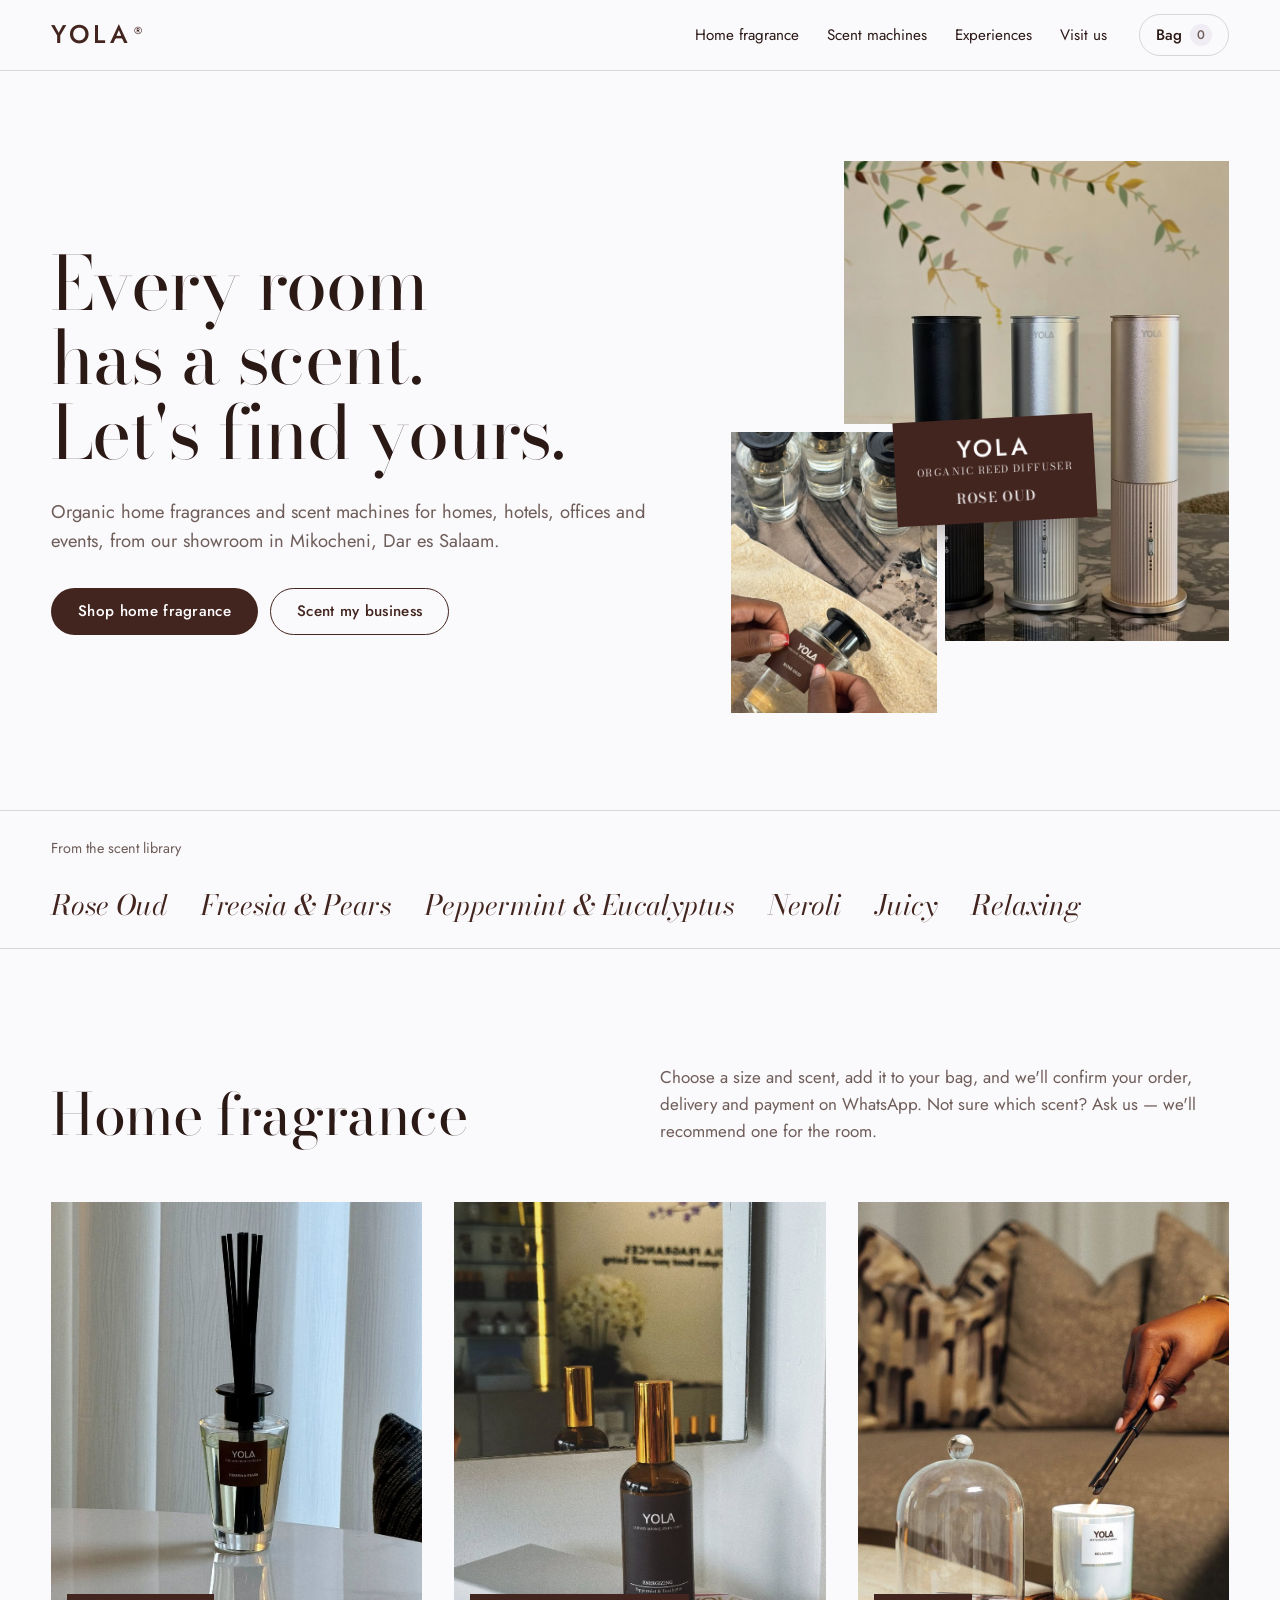
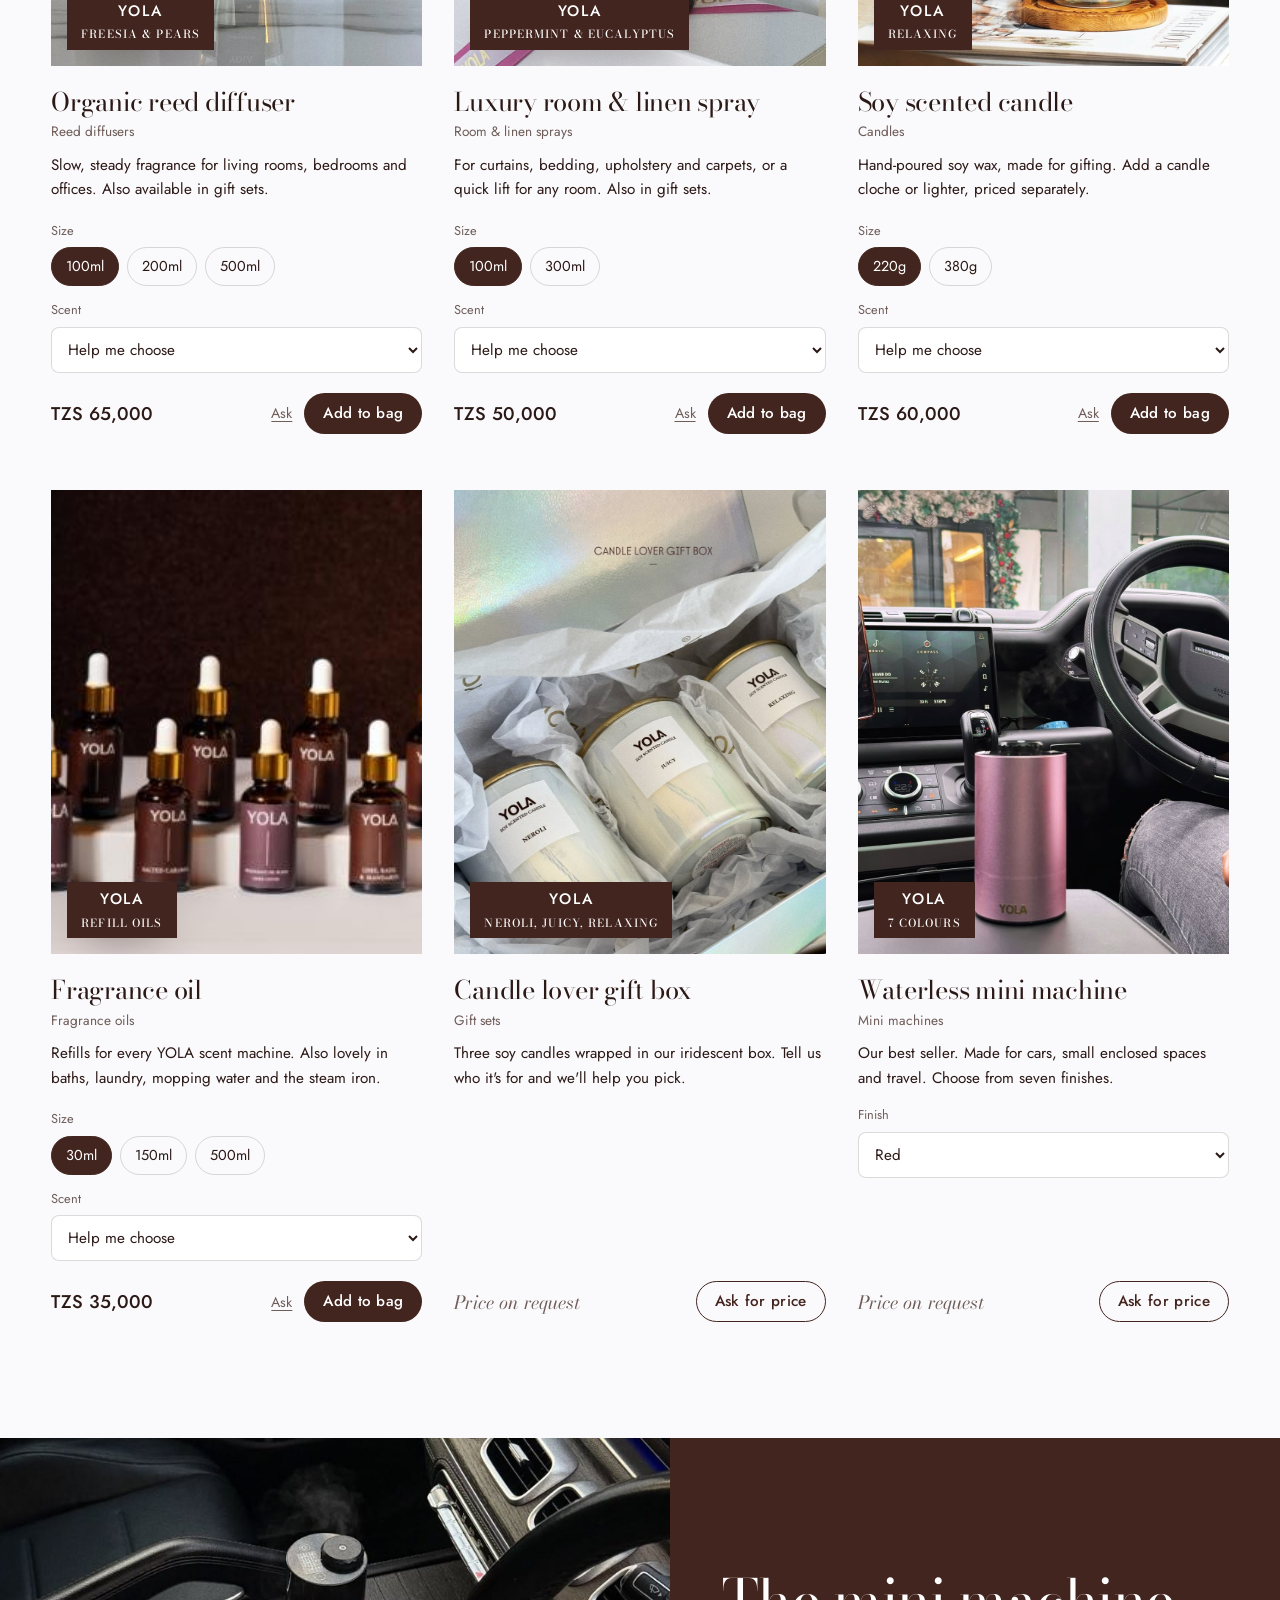
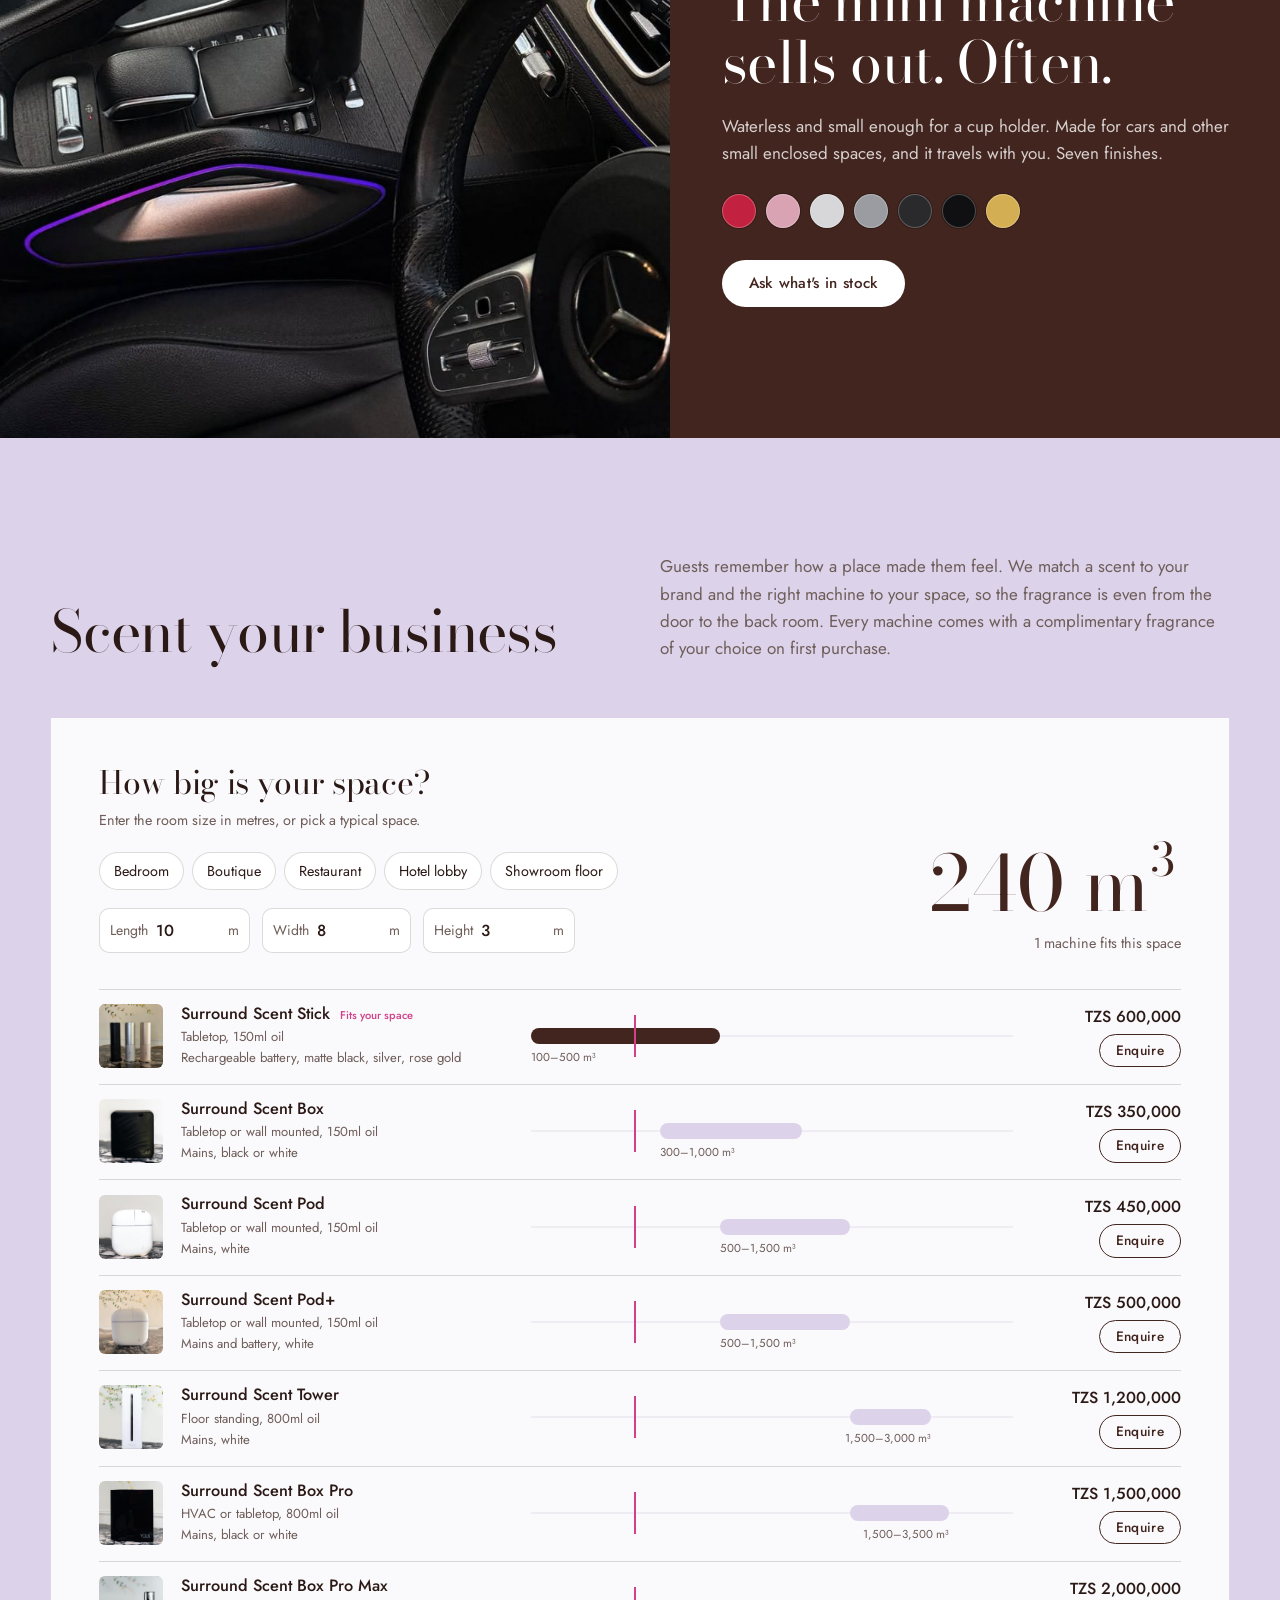
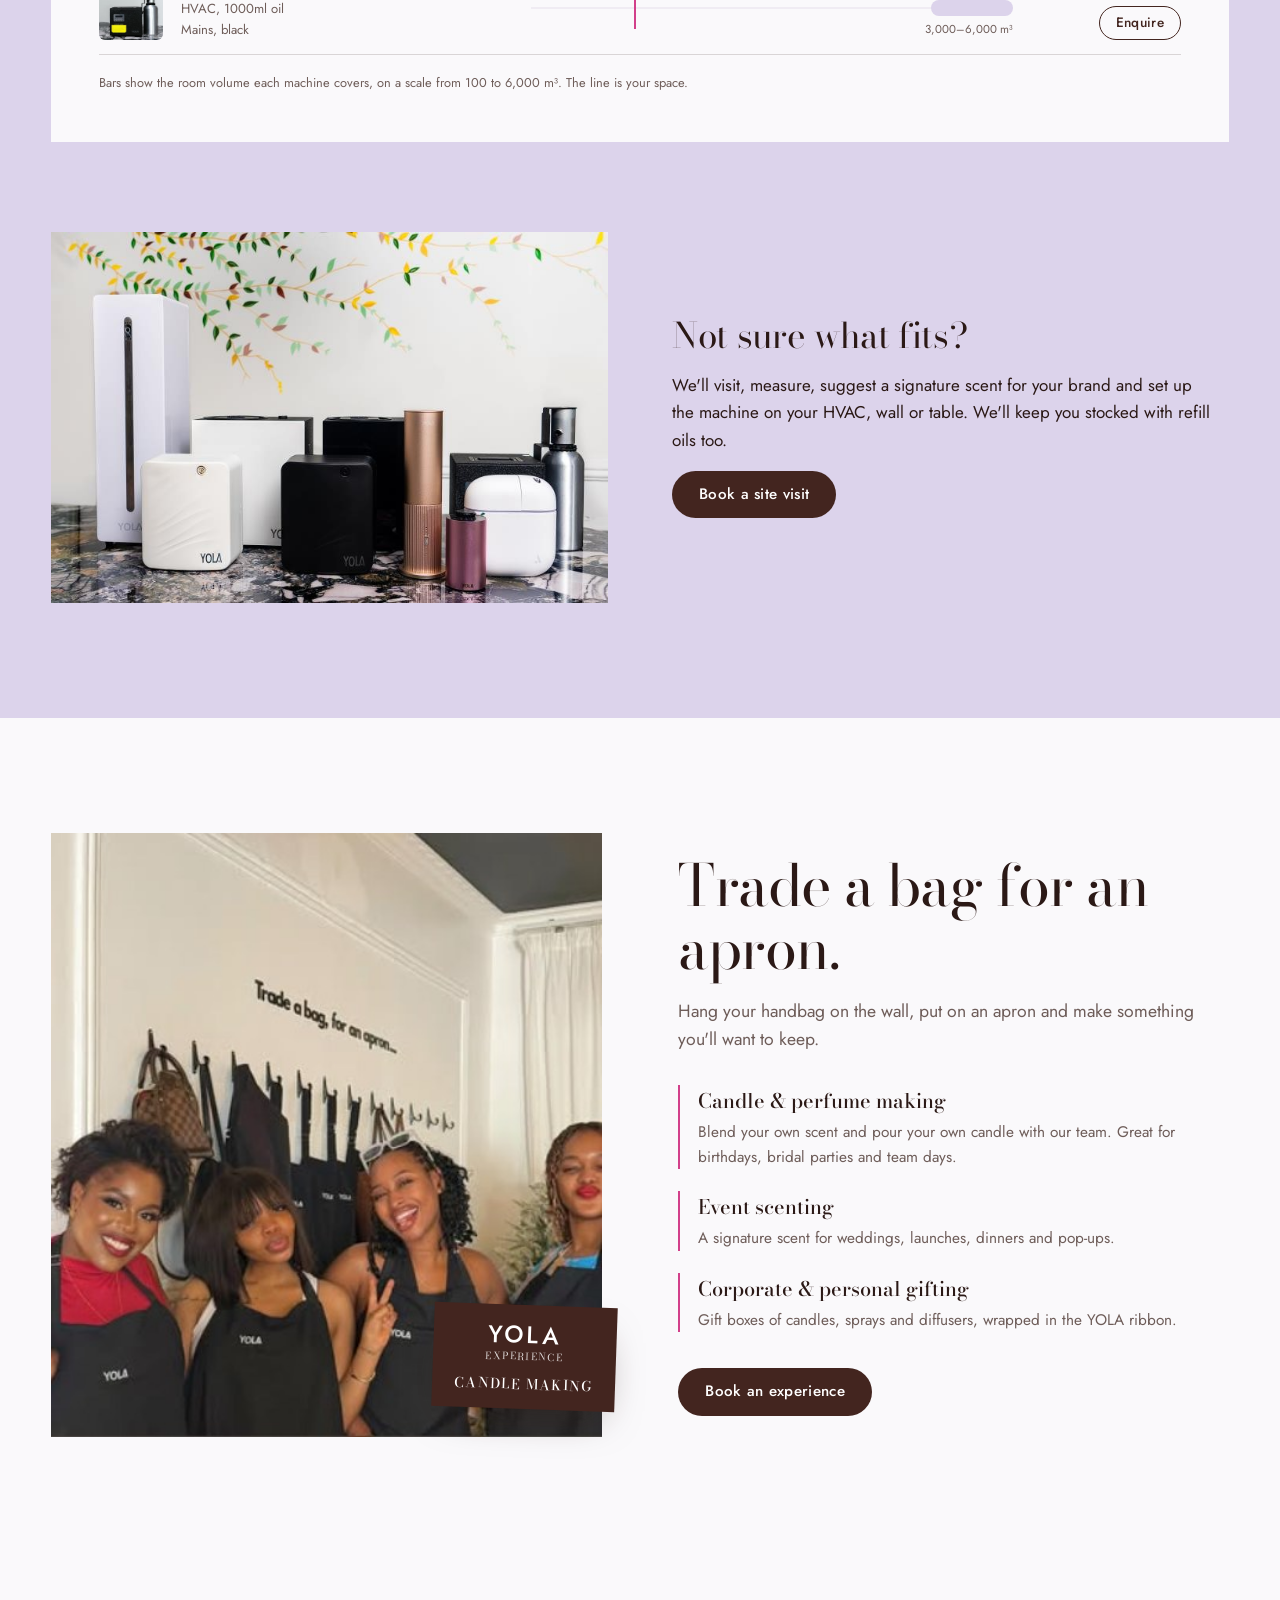
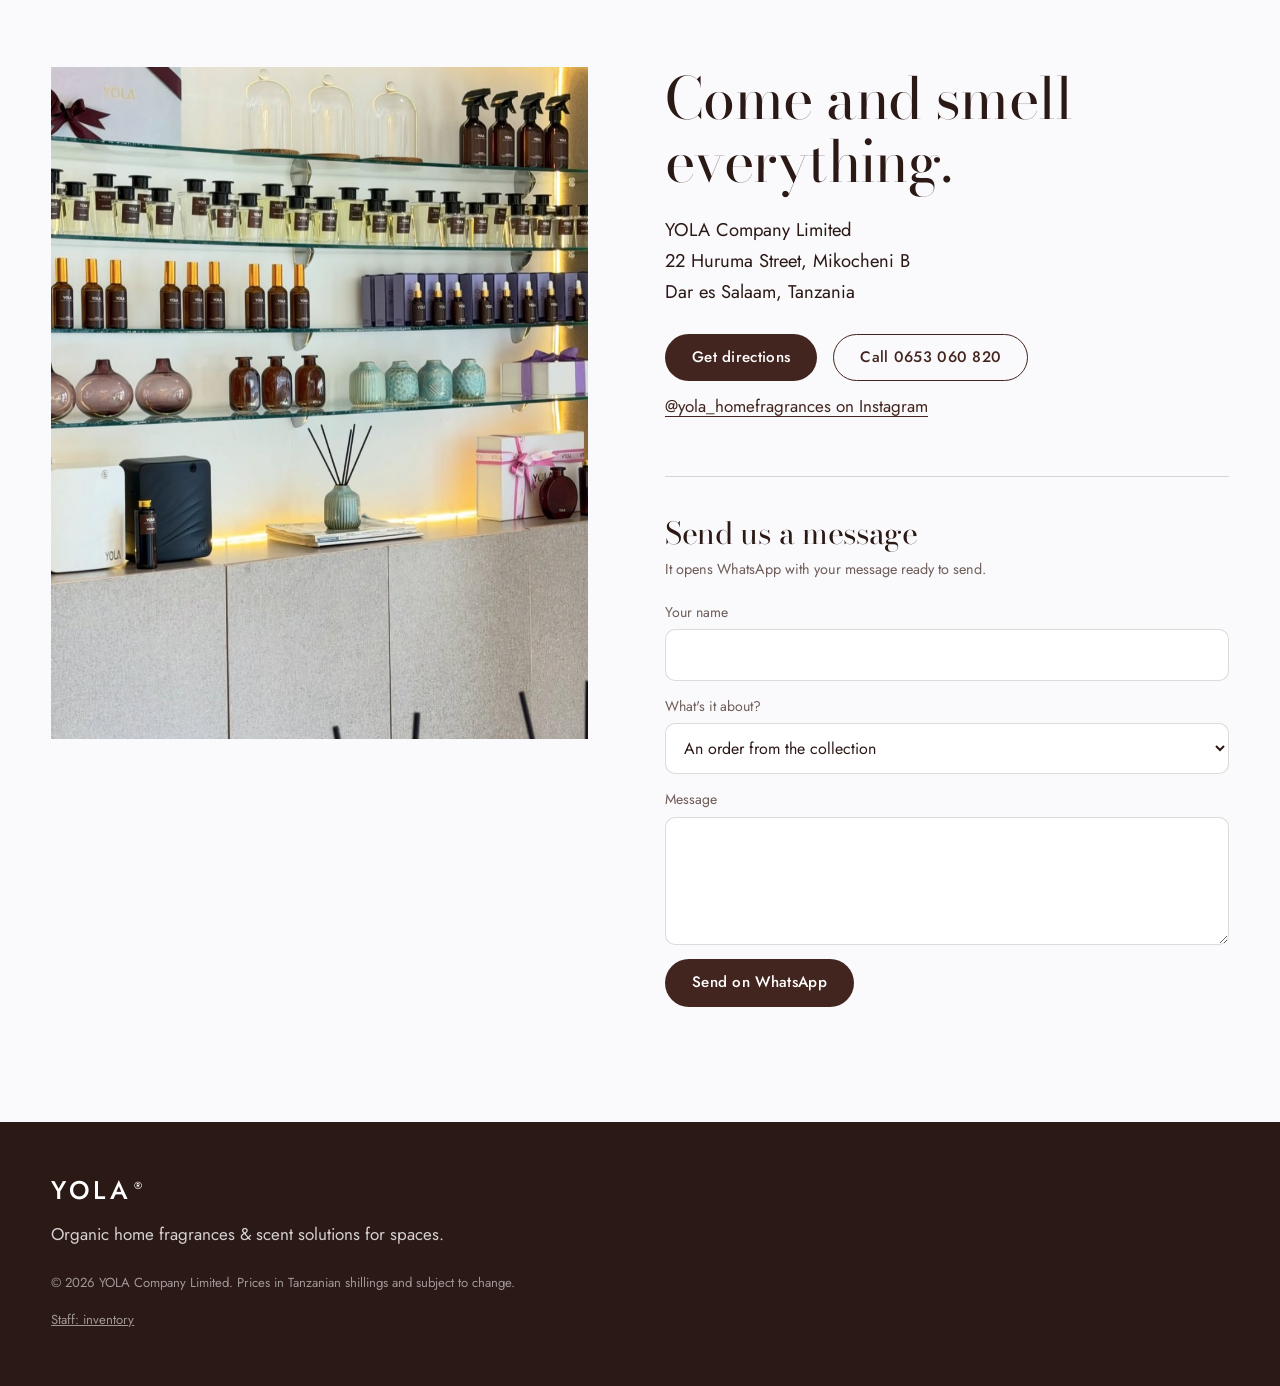
==== index.html @ ad2d6379 "YOLA website and inventory tool - Display-first website: home fragrance collection with sizes, scent" ====
<!doctype html>
<html lang="en">
<head>
  <meta charset="utf-8">
  <meta name="viewport" content="width=device-width, initial-scale=1">
  <title>YOLA Home Fragrances — Dar es Salaam</title>
  <meta name="description" content="Organic home fragrances, scent machines for businesses, candle and perfume making experiences and event scenting from YOLA in Mikocheni, Dar es Salaam.">
  <meta property="og:title" content="YOLA Home Fragrances">
  <meta property="og:description" content="Organic home fragrances and scent solutions for spaces, from our showroom in Mikocheni, Dar es Salaam.">
  <meta property="og:image" content="assets/img/showroom-shelves.jpg">
  <link rel="icon" href="data:image/svg+xml,%3Csvg xmlns='http://www.w3.org/2000/svg' viewBox='0 0 64 64'%3E%3Crect width='64' height='64' rx='10' fill='%2343251F'/%3E%3Ctext x='32' y='42' font-family='Futura,Arial' font-size='26' font-weight='600' fill='white' text-anchor='middle'%3EY%3C/text%3E%3C/svg%3E">
<link rel="preload" href="assets/fonts/bodoni-moda-latin-opsz-normal.woff2" as="font" type="font/woff2" crossorigin>
  <link rel="stylesheet" href="assets/css/fonts.css">
  <link rel="stylesheet" href="assets/css/site.css">
</head>
<body>
<a class="skip" href="#main">Skip to content</a>

<header class="nav" id="top">
  <a class="wordmark" href="#top" aria-label="YOLA home">YOLA<sup>®</sup></a>
  <nav class="nav-links" aria-label="Main">
    <a href="#collection">Home fragrance</a>
    <a href="#machines">Scent machines</a>
    <a href="#experiences">Experiences</a>
    <a href="#visit">Visit us</a>
  </nav>
  <button class="bag-btn" type="button" data-open-bag aria-label="Open your bag">
    Bag <span class="bag-count" data-bag-count>0</span>
  </button>
</header>

<main id="main">

  <!-- HERO -->
  <section class="hero" aria-labelledby="hero-title">
    <div class="hero-copy">
      <h1 id="hero-title">Every room has a scent. Let's find&nbsp;yours.</h1>
      <p class="lede">Organic home fragrances and scent machines for homes, hotels, offices and events, from our showroom in Mikocheni, Dar es Salaam.</p>
      <div class="hero-actions">
        <a class="btn btn-dark" href="#collection">Shop home fragrance</a>
        <a class="btn btn-line" href="#machines">Scent my business</a>
      </div>
    </div>
    <div class="hero-art" aria-hidden="true">
      <figure class="hero-main"><img src="assets/img/scent-stick-trio.jpg" alt=""></figure>
      <figure class="hero-side"><img src="assets/img/reed-rose-oud.jpg" alt=""></figure>
      <div class="label label-hero">
        <span class="label-brand">YOLA</span>
        <span class="label-kind">Organic reed diffuser</span>
        <span class="label-scent">Rose Oud</span>
      </div>
    </div>
  </section>

  <!-- SCENT LIBRARY -->
  <section class="scents" aria-label="Some of our scents">
    <p class="scents-intro">From the scent library</p>
    <ul class="scent-list" data-scent-list></ul>
  </section>

  <!-- COLLECTION -->
  <section class="section collection" id="collection" aria-labelledby="col-title">
    <div class="section-head">
      <h2 id="col-title">Home fragrance</h2>
      <p>Choose a size and scent, add it to your bag, and we'll confirm your order, delivery and payment on WhatsApp. Not sure which scent? Ask us — we'll recommend one for the room.</p>
    </div>
    <div class="product-grid" data-products></div>
  </section>

  <!-- MINI MACHINE BAND -->
  <section class="band" aria-labelledby="mini-title">
    <figure class="band-img"><img src="assets/img/car-mini-mercedes.jpg" alt="A black YOLA mini scent machine misting in a car's centre console" loading="lazy"></figure>
    <div class="band-copy">
      <h2 id="mini-title">The mini machine sells out. Often.</h2>
      <p>Waterless and small enough for a cup holder. Made for cars and other small enclosed spaces, and it travels with you. Seven finishes.</p>
      <ul class="swatches" aria-label="Available finishes">
        <li style="--sw:#C2223F">Red</li><li style="--sw:#D9A3B4">Rose pink</li><li style="--sw:#D7D7D9">Silver</li>
        <li style="--sw:#9A9CA1">Graphite</li><li style="--sw:#2A2A2C">Matte black</li><li style="--sw:#101012">Gloss black</li><li style="--sw:#D4AE52">Gold</li>
      </ul>
      <button class="btn btn-light" type="button" data-ask="Hello YOLA, I'd like to order a waterless mini machine. Which finishes are in stock?">Ask what's in stock</button>
    </div>
  </section>

  <!-- MACHINES -->
  <section class="section machines" id="machines" aria-labelledby="mach-title">
    <div class="section-head">
      <h2 id="mach-title">Scent your business</h2>
      <p>Guests remember how a place made them feel. We match a scent to your brand and the right machine to your space, so the fragrance is even from the door to the back room. Every machine comes with a complimentary fragrance of your choice on first purchase.</p>
    </div>

    <div class="finder" aria-labelledby="finder-title">
      <div class="finder-form">
        <h3 id="finder-title">How big is your space?</h3>
        <p class="hint">Enter the room size in metres, or pick a typical space.</p>
        <div class="presets" role="group" aria-label="Typical spaces">
          <button type="button" data-preset="4,4,3">Bedroom</button>
          <button type="button" data-preset="10,8,3">Boutique</button>
          <button type="button" data-preset="15,12,3.2">Restaurant</button>
          <button type="button" data-preset="25,20,4.5">Hotel lobby</button>
          <button type="button" data-preset="40,30,5">Showroom floor</button>
        </div>
        <div class="dims">
          <label>Length<input type="number" min="1" step="0.5" value="10" data-dim="l" inputmode="decimal"><span>m</span></label>
          <label>Width<input type="number" min="1" step="0.5" value="8" data-dim="w" inputmode="decimal"><span>m</span></label>
          <label>Height<input type="number" min="2" step="0.1" value="3" data-dim="h" inputmode="decimal"><span>m</span></label>
        </div>
        <p class="volume" aria-live="polite"><span data-volume>240</span> m³ <small data-match-text></small></p>
      </div>

      <div class="coverage" role="list" data-machines aria-label="Scent machines by coverage"></div>
      <p class="axis-note">Bars show the room volume each machine covers, on a scale from 100 to 6,000 m³. The line is your space.</p>
    </div>

    <div class="b2b">
      <figure><img src="assets/img/machines-lineup.jpg" alt="The YOLA scent machine range on a marble table" loading="lazy"></figure>
      <div>
        <h3>Not sure what fits?</h3>
        <p>We'll visit, measure, suggest a signature scent for your brand and set up the machine on your HVAC, wall or table. We'll keep you stocked with refill oils too.</p>
        <button class="btn btn-dark" type="button" data-ask="Hello YOLA, I'd like to book a site visit for scent marketing at my business.">Book a site visit</button>
      </div>
    </div>
  </section>

  <!-- EXPERIENCES -->
  <section class="section experiences" id="experiences" aria-labelledby="exp-title">
    <div class="exp-media">
      <figure class="exp-team"><img src="assets/img/team.jpg" alt="Four guests in YOLA aprons smiling at a candle making session" loading="lazy">
        <figcaption class="label" aria-hidden="true"><span class="label-brand">YOLA</span><span class="label-kind">Experience</span><span class="label-scent">Candle making</span></figcaption>
      </figure>
    </div>
    <div class="exp-copy">
      <h2 id="exp-title">Trade a bag for an apron.</h2>
      <p>Hang your handbag on the wall, put on an apron and make something you'll want to keep.</p>
      <dl class="exp-list">
        <div>
          <dt>Candle &amp; perfume making</dt>
          <dd>Blend your own scent and pour your own candle with our team. Great for birthdays, bridal parties and team days.</dd>
        </div>
        <div>
          <dt>Event scenting</dt>
          <dd>A signature scent for weddings, launches, dinners and pop-ups.</dd>
        </div>
        <div>
          <dt>Corporate &amp; personal gifting</dt>
          <dd>Gift boxes of candles, sprays and diffusers, wrapped in the YOLA ribbon.</dd>
        </div>
      </dl>
      <button class="btn btn-light" type="button" data-ask="Hello YOLA, I'd like to book a candle & perfume making experience.">Book an experience</button>
    </div>
  </section>

  <!-- VISIT + CONTACT -->
  <section class="section visit" id="visit" aria-labelledby="visit-title">
    <figure class="visit-img"><img src="assets/img/showroom-shelves.jpg" alt="Shelves of YOLA diffusers, sprays, oils and gift boxes in the Mikocheni showroom" loading="lazy"></figure>
    <div class="visit-copy">
      <h2 id="visit-title">Come and smell everything.</h2>
      <address>
        YOLA Company Limited<br>
        22 Huruma Street, Mikocheni B<br>
        Dar es Salaam, Tanzania
      </address>
      <div class="visit-actions">
        <a class="btn btn-dark" data-map href="#" target="_blank" rel="noopener">Get directions</a>
        <a class="btn btn-line" data-tel href="#">Call 0653 060 820</a>
        <a class="link" data-ig href="#" target="_blank" rel="noopener">@yola_homefragrances on Instagram</a>
      </div>

      <form class="contact" data-contact novalidate>
        <h3>Send us a message</h3>
        <p class="hint">It opens WhatsApp with your message ready to send.</p>
        <label>Your name<input name="name" autocomplete="name" required></label>
        <label>What's it about?
          <select name="topic">
            <option>An order from the collection</option>
            <option>Scent machines for my business</option>
            <option>Candle &amp; perfume making experience</option>
            <option>Event scenting</option>
            <option>Gift boxes</option>
            <option>Something else</option>
          </select>
        </label>
        <label>Message<textarea name="message" rows="4" required></textarea></label>
        <p class="form-error" data-form-error role="alert" hidden></p>
        <button class="btn btn-dark" type="submit">Send on WhatsApp</button>
      </form>
    </div>
  </section>
</main>

<footer class="footer">
  <span class="wordmark">YOLA<sup>®</sup></span>
  <p>Organic home fragrances &amp; scent solutions for spaces.</p>
  <p class="small">© <span data-year>2026</span> YOLA Company Limited. Prices in Tanzanian shillings and subject to change.</p>
  <a class="small staff" href="inventory/">Staff: inventory</a>
</footer>

<!-- BAG DRAWER -->
<div class="scrim" data-scrim hidden></div>
<aside class="bag" data-bag aria-labelledby="bag-title" aria-hidden="true" tabindex="-1">
  <div class="bag-head">
    <h2 id="bag-title">Your bag</h2>
    <button class="icon-btn" type="button" data-close-bag aria-label="Close bag">✕</button>
  </div>
  <div class="bag-items" data-bag-items></div>
  <div class="bag-foot" data-bag-foot>
    <p class="bag-total"><span>Total</span><strong data-bag-total>TZS 0</strong></p>
    <label>Your name<input data-order-name autocomplete="name"></label>
    <label>Delivery area or pickup<input data-order-area placeholder="e.g. Masaki, or pick up at the showroom"></label>
    <button class="btn btn-dark btn-wide" type="button" data-checkout>Send order on WhatsApp</button>
    <p class="hint">We'll confirm stock, delivery and how to pay in the chat.</p>
  </div>
</aside>

<div class="toast" data-toast role="status" aria-live="polite"></div>

<script src="assets/js/catalog.js"></script>
<script src="assets/js/site.js"></script>
</body>
</html>
---- assets/css/fonts.css ----
/* Self-hosted variable fonts (SIL Open Font License) */
@font-face { font-family: "Bodoni Moda"; font-style: normal; font-weight: 400 900; font-display: swap;
  src: url("../fonts/bodoni-moda-latin-opsz-normal.woff2") format("woff2"); }
@font-face { font-family: "Bodoni Moda"; font-style: italic; font-weight: 400 900; font-display: swap;
  src: url("../fonts/bodoni-moda-latin-opsz-italic.woff2") format("woff2"); }
@font-face { font-family: "Jost"; font-style: normal; font-weight: 100 900; font-display: swap;
  src: url("../fonts/jost-latin-wght-normal.woff2") format("woff2"); }
---- assets/css/site.css ----
/* YOLA — website styles
   Palette drawn from the products: cocoa bottle labels, gold caps, the pink YOLA ribbon,
   lilac gift boxes and the white, lit showroom. */
:root {
  --paper: #FAF9FB;      /* gallery white with a lilac cast */
  --mist: #F0ECF3;       /* soft panel */
  --ink: #2B1916;        /* cocoa ink for text */
  --cocoa: #43251F;      /* the bottle label */
  --cocoa-2: #5A3329;
  --lilac: #DCD3EB;      /* gift boxes, painted wall flowers */
  --lilac-deep: #7B6AA3;
  --ribbon: #D2408A;     /* the YOLA ribbon */
  --gold: #A9884A;       /* bottle caps */
  --line: rgba(43, 25, 22, .16);
  --muted: #6E5D59;

  --display: "Bodoni Moda", "Didot", "Bodoni 72", Georgia, serif;
  --sans: "Jost", "Futura", "Century Gothic", system-ui, sans-serif;

  --gutter: clamp(16px, 4vw, 56px);
  --max: 1280px;
}

* { box-sizing: border-box; }
html { scroll-behavior: smooth; }
@media (prefers-reduced-motion: reduce) { html { scroll-behavior: auto; } }
body {
  margin: 0; background: var(--paper); color: var(--ink);
  font-family: var(--sans); font-size: 17px; line-height: 1.6; font-weight: 400;
  -webkit-font-smoothing: antialiased; overflow-x: hidden;
}
img { display: block; max-width: 100%; }
figure { margin: 0; }
a { color: inherit; }
h1, h2, h3 { font-family: var(--display); font-weight: 400; line-height: 1.08; margin: 0; letter-spacing: -.01em; }
h2 { font-size: clamp(2.1rem, 4.6vw, 3.6rem); }
h3 { font-size: 1.55rem; }
p { margin: 0 0 1em; }
:focus-visible { outline: 2px solid var(--ribbon); outline-offset: 3px; }
.skip { position: absolute; left: -999px; top: 8px; background: var(--ink); color: #fff; padding: 8px 14px; z-index: 100; }
.skip:focus { left: 8px; }

/* ---------- buttons ---------- */
.btn {
  display: inline-flex; align-items: center; justify-content: center; gap: .5em;
  font: 500 .95rem/1 var(--sans); letter-spacing: .02em; text-decoration: none;
  padding: 15px 26px; border-radius: 999px; border: 1px solid transparent; cursor: pointer;
  transition: background-color .2s, color .2s, border-color .2s;
}
.btn-dark { background: var(--cocoa); color: #fff; }
.btn-dark:hover { background: var(--ink); }
.btn-line { border-color: var(--cocoa); color: var(--cocoa); background: transparent; }
.btn-line:hover { background: var(--cocoa); color: #fff; }
.btn-light { background: #fff; color: var(--cocoa); }
.btn-light:hover { background: var(--lilac); }
.btn-wide { width: 100%; }
.btn[disabled] { opacity: .45; cursor: not-allowed; }
.link { color: var(--cocoa); text-underline-offset: 4px; }
.hint { color: var(--muted); font-size: .9rem; }

/* ---------- nav ---------- */
.nav {
  position: sticky; top: 0; z-index: 30;
  display: flex; align-items: center; gap: 32px;
  padding: 14px var(--gutter);
  background: rgba(250, 249, 251, .88); backdrop-filter: blur(10px);
  border-bottom: 1px solid var(--line);
}
.wordmark { font: 500 1.6rem/1 var(--sans); letter-spacing: .14em; text-decoration: none; color: var(--cocoa); }
.wordmark sup { font-size: .4em; letter-spacing: 0; vertical-align: super; margin-left: 2px; }
.nav-links { display: flex; gap: 28px; margin-left: auto; }
.nav-links a { text-decoration: none; font-size: .95rem; color: var(--ink); }
.nav-links a:hover { color: var(--ribbon); }
.bag-btn {
  font: 500 .95rem var(--sans); background: none; border: 1px solid var(--line); border-radius: 999px;
  padding: 9px 16px; cursor: pointer; color: var(--ink); display: inline-flex; gap: 8px; align-items: center;
}
.bag-count {
  min-width: 22px; height: 22px; border-radius: 11px; background: var(--ribbon); color: #fff;
  font-size: .78rem; display: inline-grid; place-items: center; padding: 0 6px;
}
.bag-count[data-empty="true"] { background: var(--mist); color: var(--muted); }

/* ---------- the label motif ---------- */
.label {
  background: var(--cocoa); color: #fff; display: inline-flex; flex-direction: column; align-items: center;
  text-align: center; padding: 18px 22px 16px; gap: 4px; box-shadow: 0 18px 40px -18px rgba(43,25,22,.55);
}
.label-brand { font: 500 1.5rem/1 var(--sans); letter-spacing: .12em; }
.label-kind { font: 400 .62rem/1.2 var(--display); letter-spacing: .14em; text-transform: uppercase; opacity: .82; }
.label-scent { font: 500 .86rem/1.2 var(--display); letter-spacing: .1em; text-transform: uppercase; margin-top: 10px; }

/* ---------- hero ---------- */
.hero {
  max-width: var(--max); margin: 0 auto; padding: clamp(40px, 7vw, 96px) var(--gutter) clamp(48px, 7vw, 96px);
  display: grid; grid-template-columns: 1.2fr 1fr; gap: clamp(32px, 5vw, 72px); align-items: center;
}
.hero h1 { font-size: clamp(2.7rem, 5.8vw, 5.2rem); line-height: 1.0; letter-spacing: -.015em; text-wrap: balance; }
.lede { font-size: 1.15rem; max-width: 34em; margin-top: 28px; color: var(--muted); }
.hero-actions { display: flex; flex-wrap: wrap; gap: 12px; margin-top: 32px; }
.hero-art { position: relative; min-height: 560px; }
.hero-main { position: absolute; right: 0; top: 0; width: 76%; aspect-ratio: 4/5; overflow: hidden; }
.hero-side { position: absolute; left: 0; bottom: 0; width: 44%; aspect-ratio: 3/4; overflow: hidden; border: 8px solid var(--paper); }
.hero-main img, .hero-side img { width: 100%; height: 100%; object-fit: cover; }
.label-hero { position: absolute; left: 34%; top: 46%; transform: rotate(-3deg); }

/* one orchestrated load moment */
@media (prefers-reduced-motion: no-preference) {
  .hero-main { animation: rise 1s cubic-bezier(.2,.7,.2,1) both; }
  .hero-side { animation: rise 1s .18s cubic-bezier(.2,.7,.2,1) both; }
  .label-hero { animation: tag 1s .45s cubic-bezier(.2,.7,.2,1) both; }
  @keyframes rise { from { opacity: 0; transform: translateY(24px); } }
  @keyframes tag { from { opacity: 0; transform: rotate(-9deg) translateY(16px); } }
}

/* ---------- scent library strip ---------- */
.scents {
  border-top: 1px solid var(--line); border-bottom: 1px solid var(--line);
  padding: 26px var(--gutter); display: flex; align-items: baseline; gap: 28px; flex-wrap: wrap;
  max-width: none;
}
.scents-intro { margin: 0; font-size: .9rem; color: var(--muted); white-space: nowrap; }
.scent-list { list-style: none; margin: 0; padding: 0; display: flex; flex-wrap: wrap; gap: 6px 34px; }
.scent-list li { font: italic 400 clamp(1.25rem, 2.2vw, 1.75rem)/1.2 var(--display); color: var(--cocoa); }

/* ---------- sections ---------- */
.section { max-width: var(--max); margin: 0 auto; padding: clamp(64px, 9vw, 128px) var(--gutter); }
.section-head { display: grid; grid-template-columns: 1fr 1fr; gap: 40px; align-items: end; margin-bottom: 56px; }
.section-head p { color: var(--muted); max-width: 36em; margin: 0; }

/* ---------- product grid ---------- */
.product-grid { display: grid; grid-template-columns: repeat(3, 1fr); gap: 56px 32px; }
.product { display: flex; flex-direction: column; }
.product-img { position: relative; aspect-ratio: 4/5; overflow: hidden; background: var(--mist); }
.product-img img { width: 100%; height: 100%; object-fit: cover; transition: transform .8s ease; }
.product:hover .product-img img { transform: scale(1.03); }
.product-img .label { position: absolute; left: 16px; bottom: 16px; padding: 10px 14px 9px; }
.product-img .label-brand { font-size: .95rem; }
.product-img .label-scent { margin-top: 4px; font-size: .7rem; }
.product h3 { margin-top: 22px; font-size: 1.6rem; }
.product .cat { color: var(--muted); font-size: .85rem; margin: 6px 0 10px; }
.product .blurb { font-size: .95rem; color: var(--ink); }
.sizes { display: flex; flex-wrap: wrap; gap: 8px; margin: 4px 0 14px; border: 0; padding: 0; }
.sizes legend, .field-label { font-size: .8rem; color: var(--muted); margin-bottom: 6px; padding: 0; }
.chip input { position: absolute; opacity: 0; pointer-events: none; }
.chip span {
  display: inline-block; padding: 7px 14px; border: 1px solid var(--line); border-radius: 999px; font-size: .9rem; cursor: pointer;
}
.chip input:checked + span { background: var(--cocoa); color: #fff; border-color: var(--cocoa); }
.chip input:focus-visible + span { outline: 2px solid var(--ribbon); outline-offset: 2px; }
.select {
  width: 100%; font: inherit; font-size: .95rem; padding: 10px 12px; border: 1px solid var(--line);
  background: #fff; border-radius: 8px; color: var(--ink); margin-bottom: 14px;
}
.buy { margin-top: auto; display: flex; align-items: center; justify-content: space-between; gap: 12px; padding-top: 6px; }
.price { font: 500 1.15rem var(--sans); }
.price.ask { font-family: var(--display); font-style: italic; font-weight: 400; color: var(--muted); }
.buy-actions { display: flex; gap: 8px; align-items: center; }
.buy .btn { padding: 12px 18px; }
.ask-link { background: none; border: 0; font: inherit; font-size: .88rem; color: var(--muted); text-decoration: underline; text-underline-offset: 3px; cursor: pointer; padding: 4px; }
.ask-link:hover { color: var(--cocoa); }

/* ---------- mini machine band ---------- */
.band { background: var(--cocoa); color: #fff; display: grid; grid-template-columns: 1.1fr 1fr; }
.band-img { min-height: 440px; }
.band-img img { width: 100%; height: 100%; object-fit: cover; }
.band-copy { padding: clamp(40px, 6vw, 88px) var(--gutter); align-self: center; max-width: 620px; }
.band-copy p { color: rgba(255,255,255,.78); margin-top: 20px; }
.swatches { list-style: none; padding: 0; margin: 26px 0 32px; display: flex; flex-wrap: wrap; gap: 12px 10px; }
.swatches li {
  font-size: 0; width: 34px; height: 34px; border-radius: 50%; background: var(--sw);
  box-shadow: inset 0 0 0 1px rgba(255,255,255,.25), 0 0 0 1px rgba(0,0,0,.25);
  position: relative;
}
.swatches li::after {
  content: attr(data-name); position: absolute; top: 40px; left: 50%; transform: translateX(-50%);
  font-size: .7rem; white-space: nowrap; color: rgba(255,255,255,.7); opacity: 0; transition: opacity .2s;
}

/* ---------- machines & coverage finder ---------- */
.machines { position: relative; }
.machines::before {
  content: ""; position: absolute; inset: 0 calc(50% - 50vw); background: var(--lilac); z-index: -1;
}
.finder { background: var(--paper); padding: clamp(24px, 4vw, 48px); }
.finder-form { display: grid; grid-template-columns: 1fr auto; gap: 8px 40px; align-items: end; margin-bottom: 36px; }
.finder-form h3 { font-size: 2rem; grid-column: 1; }
.finder-form .hint { grid-column: 1; margin: 0; }
.presets { grid-column: 1; display: flex; flex-wrap: wrap; gap: 8px; margin-top: 12px; }
.presets button {
  font: 400 .9rem var(--sans); padding: 8px 14px; border-radius: 999px; border: 1px solid var(--line);
  background: #fff; color: var(--ink); cursor: pointer;
}
.presets button[aria-pressed="true"] { background: var(--lilac-deep); color: #fff; border-color: var(--lilac-deep); }
.dims { grid-column: 1; display: flex; gap: 12px; flex-wrap: wrap; margin-top: 10px; }
.dims label { display: flex; align-items: center; gap: 8px; font-size: .88rem; color: var(--muted); border: 1px solid var(--line); border-radius: 10px; padding: 6px 10px; background: #fff; }
.dims input { width: 64px; border: 0; font: 500 1rem var(--sans); color: var(--ink); background: transparent; padding: 4px 0; }
.dims input:focus { outline: none; }
.dims label:focus-within { border-color: var(--lilac-deep); box-shadow: 0 0 0 3px rgba(123,106,163,.2); }
.volume { grid-column: 2; grid-row: 1 / span 4; margin: 0; text-align: right; font: 400 clamp(3rem, 6vw, 4.8rem)/1 var(--display); color: var(--cocoa); }
.volume small { display: block; font: 400 .9rem/1.4 var(--sans); color: var(--muted); margin-top: 10px; max-width: 16em; margin-left: auto; }

.coverage { --you: .3; position: relative; display: grid; gap: 2px; }
.track::after {
  content: ""; position: absolute; top: -8px; bottom: -8px; width: 2px; background: var(--ribbon);
  left: calc(var(--you) * 100%); transition: left .35s ease;
}
@media (prefers-reduced-motion: reduce) { .track::after { transition: none; } }
.mrow {
  display: grid; grid-template-columns: 64px minmax(160px, 1.1fr) minmax(180px, 1.6fr) auto; gap: 18px;
  align-items: center; padding: 14px 0; border-top: 1px solid var(--line);
}
.mrow:last-child { border-bottom: 1px solid var(--line); }
.mrow img { width: 64px; height: 64px; object-fit: cover; border-radius: 6px; background: var(--mist); }
.mrow h4 { margin: 0; font: 500 1.02rem/1.25 var(--sans); }
.mrow .spec { font-size: .82rem; color: var(--muted); margin: 2px 0 0; }
.track { position: relative; height: 26px; }
.track::before { content: ""; position: absolute; left: 0; right: 0; top: 12px; height: 2px; background: var(--mist); }
.bar {
  position: absolute; top: 5px; height: 16px; border-radius: 8px; background: var(--lilac);
  transition: background-color .3s;
}
.bar span { position: absolute; top: 20px; left: 0; font-size: .72rem; color: var(--muted); white-space: nowrap; }
.bar.end span { left: auto; right: 0; }
.mrow.match .bar { background: var(--cocoa); }
.mrow.match h4::after { content: "Fits your space"; margin-left: 10px; font: 500 .7rem var(--sans); color: var(--ribbon); white-space: nowrap; }
.mrow-buy { display: flex; flex-direction: column; align-items: flex-end; gap: 6px; min-width: 150px; }
.mrow-buy .price { font-size: 1rem; }
.mrow-buy .btn { padding: 9px 16px; font-size: .85rem; }
.axis-note { font-size: .8rem; color: var(--muted); margin: 18px 0 0; }

.b2b { display: grid; grid-template-columns: 1fr 1fr; gap: clamp(32px, 5vw, 72px); align-items: center; margin-top: clamp(48px, 7vw, 96px); }
.b2b figure img { width: 100%; }
.b2b h3 { font-size: 2.2rem; margin-bottom: 18px; }
.b2b p { max-width: 32em; }

/* ---------- experiences ---------- */
.experiences { display: grid; grid-template-columns: 1fr 1fr; gap: clamp(40px, 6vw, 96px); align-items: center; }
.exp-team { position: relative; }
.exp-team img { width: 100%; aspect-ratio: 463/508; object-fit: cover; }
.exp-team figcaption { position: absolute; right: -14px; bottom: 28px; transform: rotate(2deg); }
.exp-copy > p { color: var(--muted); margin-top: 18px; font-size: 1.1rem; }
.exp-list { margin: 32px 0 36px; display: grid; gap: 22px; }
.exp-list div { border-left: 2px solid var(--ribbon); padding-left: 18px; }
.exp-list dt { font: 500 1.25rem var(--display); }
.exp-list dd { margin: 4px 0 0; color: var(--muted); font-size: .96rem; }
.experiences .btn-light { background: var(--cocoa); color: #fff; }

/* ---------- visit ---------- */
.visit { display: grid; grid-template-columns: 1fr 1.05fr; gap: clamp(40px, 6vw, 96px); align-items: start; }
.visit-img { position: sticky; top: 90px; }
.visit-img img { width: 100%; aspect-ratio: 4/5; object-fit: cover; }
address { font-style: normal; font-size: 1.15rem; margin: 22px 0 26px; line-height: 1.7; }
.visit-actions { display: flex; flex-wrap: wrap; gap: 12px 16px; align-items: center; }
.contact { margin-top: 56px; padding-top: 40px; border-top: 1px solid var(--line); display: grid; gap: 14px; }
.contact h3 { font-size: 1.9rem; }
.contact .hint { margin: -6px 0 6px; }
.contact label, .bag label { display: grid; gap: 6px; font-size: .88rem; color: var(--muted); }
.contact input, .contact select, .contact textarea, .bag input {
  font: inherit; font-size: 1rem; color: var(--ink); padding: 12px 14px; border: 1px solid var(--line); border-radius: 10px; background: #fff;
}
.contact textarea { resize: vertical; }
.contact .btn { justify-self: start; }
.form-error { color: #A3122E; font-size: .9rem; margin: 0; }

/* ---------- footer ---------- */
.footer { background: var(--ink); color: rgba(255,255,255,.8); padding: 56px var(--gutter); display: grid; gap: 6px; }
.footer .wordmark { color: #fff; margin-bottom: 12px; }
.footer .small { font-size: .82rem; color: rgba(255,255,255,.55); margin: 0; }
.footer .staff { justify-self: start; margin-top: 10px; }

/* ---------- bag drawer ---------- */
.scrim { position: fixed; inset: 0; background: rgba(43,25,22,.4); z-index: 40; }
.bag {
  position: fixed; top: 0; right: 0; height: 100%; width: min(440px, 100%); z-index: 50; background: var(--paper);
  display: flex; flex-direction: column; transform: translateX(100%); visibility: hidden;
  transition: transform .35s cubic-bezier(.2,.7,.2,1), visibility 0s linear .35s;
  box-shadow: -20px 0 60px -30px rgba(43,25,22,.5);
}
.bag.open { transform: none; visibility: visible; transition: transform .35s cubic-bezier(.2,.7,.2,1); }
@media (prefers-reduced-motion: reduce) { .bag { transition: none; } }
.bag-head { display: flex; align-items: center; justify-content: space-between; padding: 22px 24px; border-bottom: 1px solid var(--line); }
.bag-head h2 { font-size: 2rem; }
.icon-btn { background: none; border: 0; font-size: 1.2rem; cursor: pointer; padding: 8px; color: var(--ink); }
.bag-items { flex: 1; overflow-y: auto; padding: 8px 24px; }
.bag-item { display: grid; grid-template-columns: 64px 1fr auto; gap: 14px; padding: 16px 0; border-bottom: 1px solid var(--line); align-items: center; }
.bag-item img { width: 64px; height: 80px; object-fit: cover; }
.bag-item h4 { margin: 0; font: 500 .98rem var(--sans); }
.bag-item p { margin: 2px 0 0; font-size: .84rem; color: var(--muted); }
.qty { display: inline-flex; align-items: center; border: 1px solid var(--line); border-radius: 999px; margin-top: 8px; }
.qty button { background: none; border: 0; width: 30px; height: 30px; cursor: pointer; font-size: 1rem; color: var(--ink); }
.qty span { min-width: 22px; text-align: center; font-size: .9rem; }
.bag-item .line-total { font-weight: 500; font-size: .95rem; text-align: right; }
.bag-empty { padding: 48px 0; text-align: center; color: var(--muted); }
.bag-empty strong { display: block; font: italic 400 1.6rem var(--display); color: var(--cocoa); margin-bottom: 8px; }
.bag-foot { padding: 20px 24px 24px; border-top: 1px solid var(--line); display: grid; gap: 12px; background: #fff; }
.bag-total { display: flex; justify-content: space-between; margin: 0; font-size: 1.1rem; }
.bag-foot .hint { margin: 0; font-size: .82rem; }

.toast {
  opacity: 0; visibility: hidden;
  position: fixed; left: 50%; bottom: 24px; transform: translate(-50%, 140%); background: var(--ink); color: #fff;
  padding: 12px 20px; border-radius: 999px; font-size: .92rem; z-index: 60; transition: transform .3s, opacity .3s, visibility .3s; pointer-events: none;
}
.toast.show { transform: translate(-50%, 0); opacity: 1; visibility: visible; }

/* ---------- responsive ---------- */
@media (max-width: 1040px) {
  .product-grid { grid-template-columns: repeat(2, 1fr); }
  .mrow { grid-template-columns: 56px 1fr auto; }
  .mrow img { width: 56px; height: 56px; }
  .mrow .track { grid-column: 1 / -1; grid-row: 2; }
}
@media (max-width: 860px) {
  .nav-links { display: none; }
  .bag-btn { margin-left: auto; }
  .hero { grid-template-columns: 1fr; }
  .hero-art { min-height: 0; aspect-ratio: 1 / 1.05; }
  .section-head, .band, .b2b, .experiences, .visit { grid-template-columns: 1fr; }
  .band-img { min-height: 300px; }
  .visit-img { position: static; }
  .finder-form { grid-template-columns: 1fr; }
  .volume { grid-column: 1; grid-row: auto; text-align: left; margin-top: 16px; }
  .volume small { margin-left: 0; }
}
@media (max-width: 560px) {
  body { font-size: 16px; }
  .product-grid { grid-template-columns: 1fr; }
  .mrow { grid-template-columns: 48px 1fr; }
  .mrow img { width: 48px; height: 48px; }
  .mrow-buy { grid-column: 1 / -1; flex-direction: row; justify-content: space-between; align-items: center; min-width: 0; }
  .mrow .track { grid-row: 3; }
  .label-hero { left: 20%; top: 52%; }
  .exp-team figcaption { right: 12px; bottom: 16px; }
  .label-hero .label-brand { font-size: 1.15rem; }
  .dims input { width: 48px; }
}
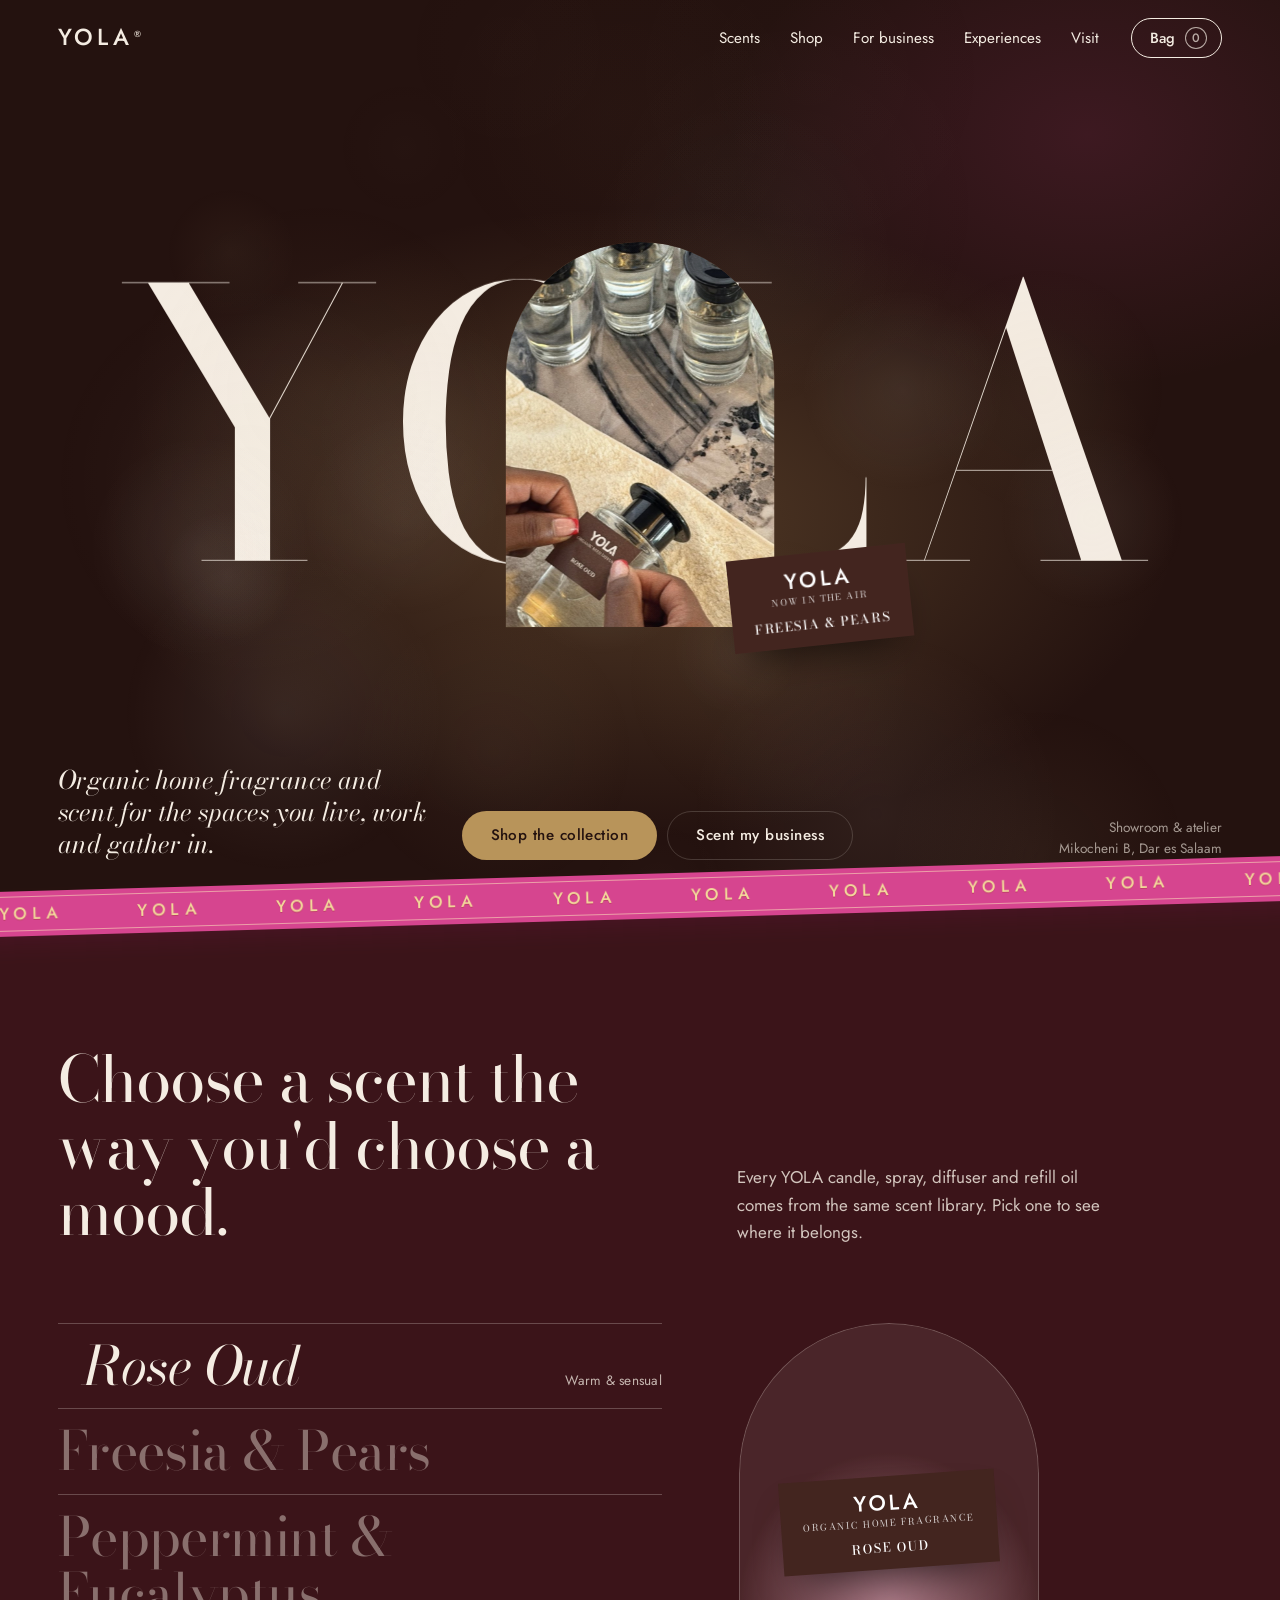
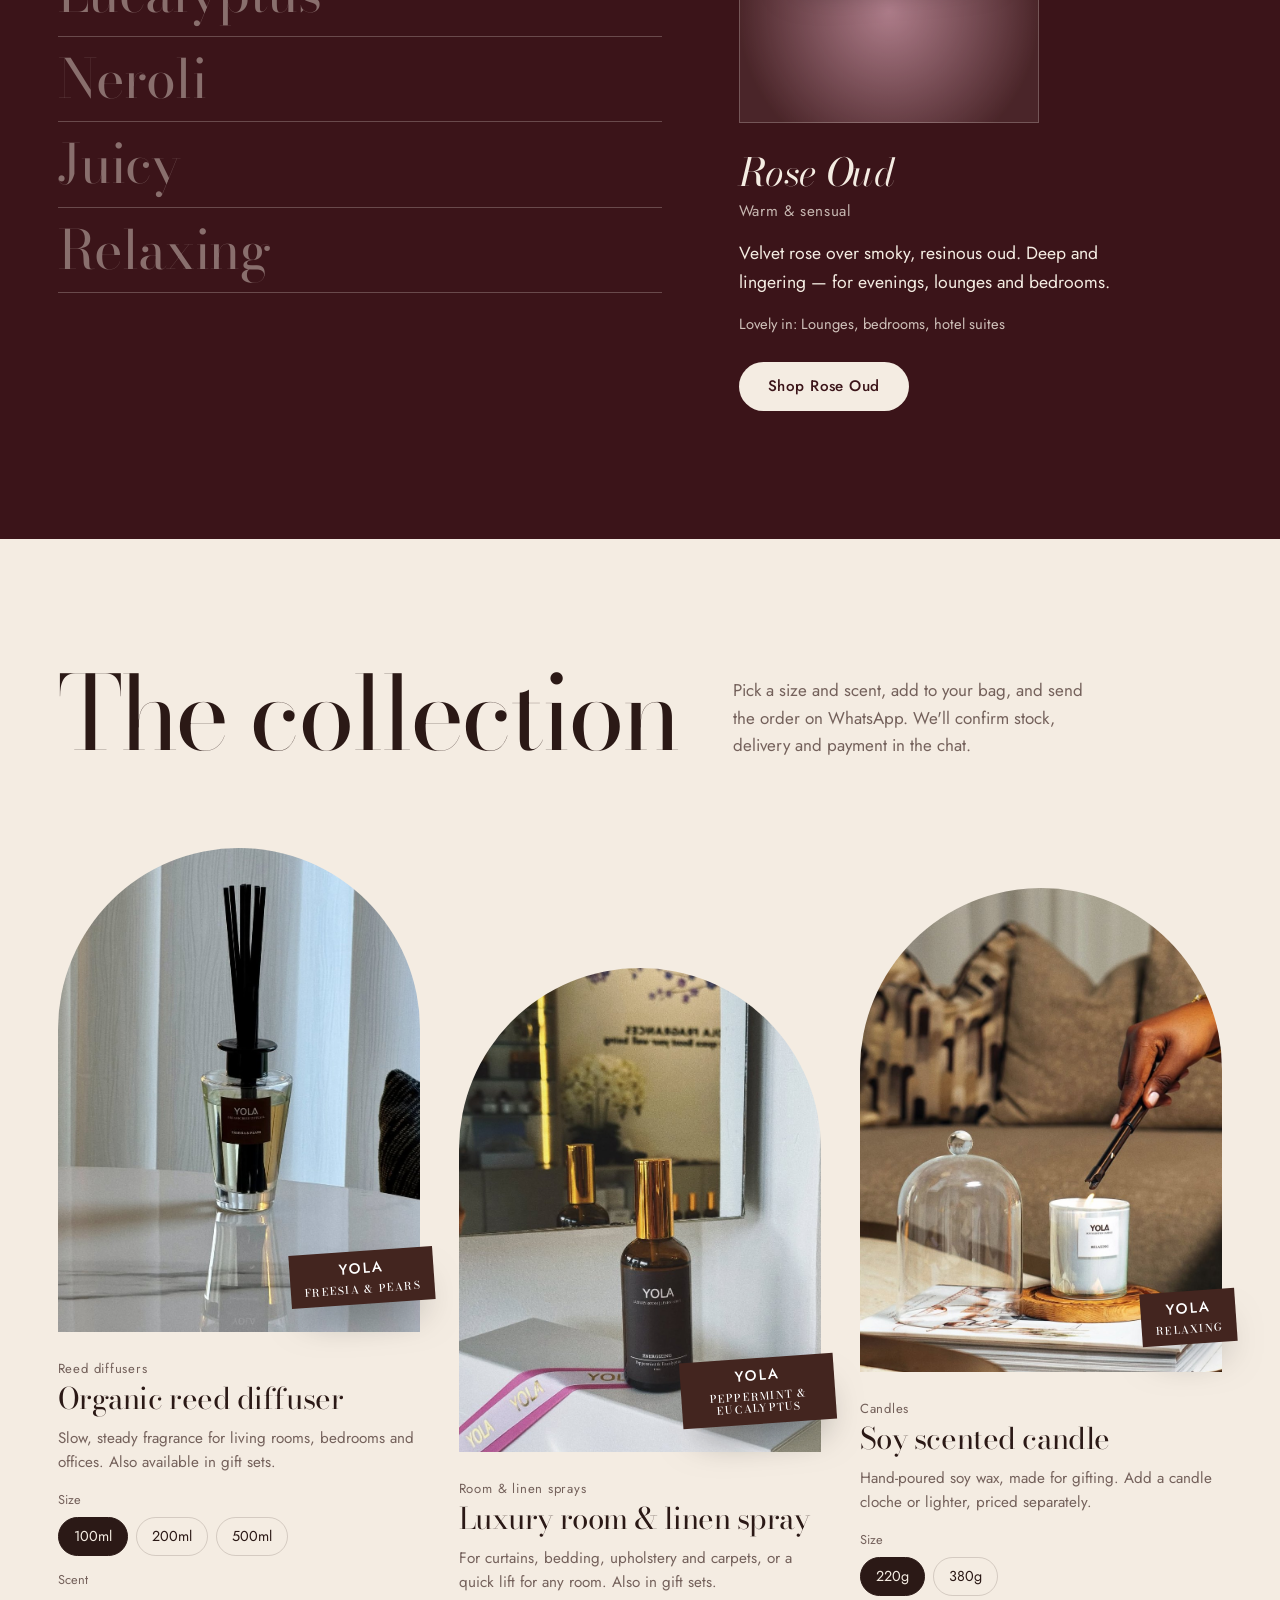
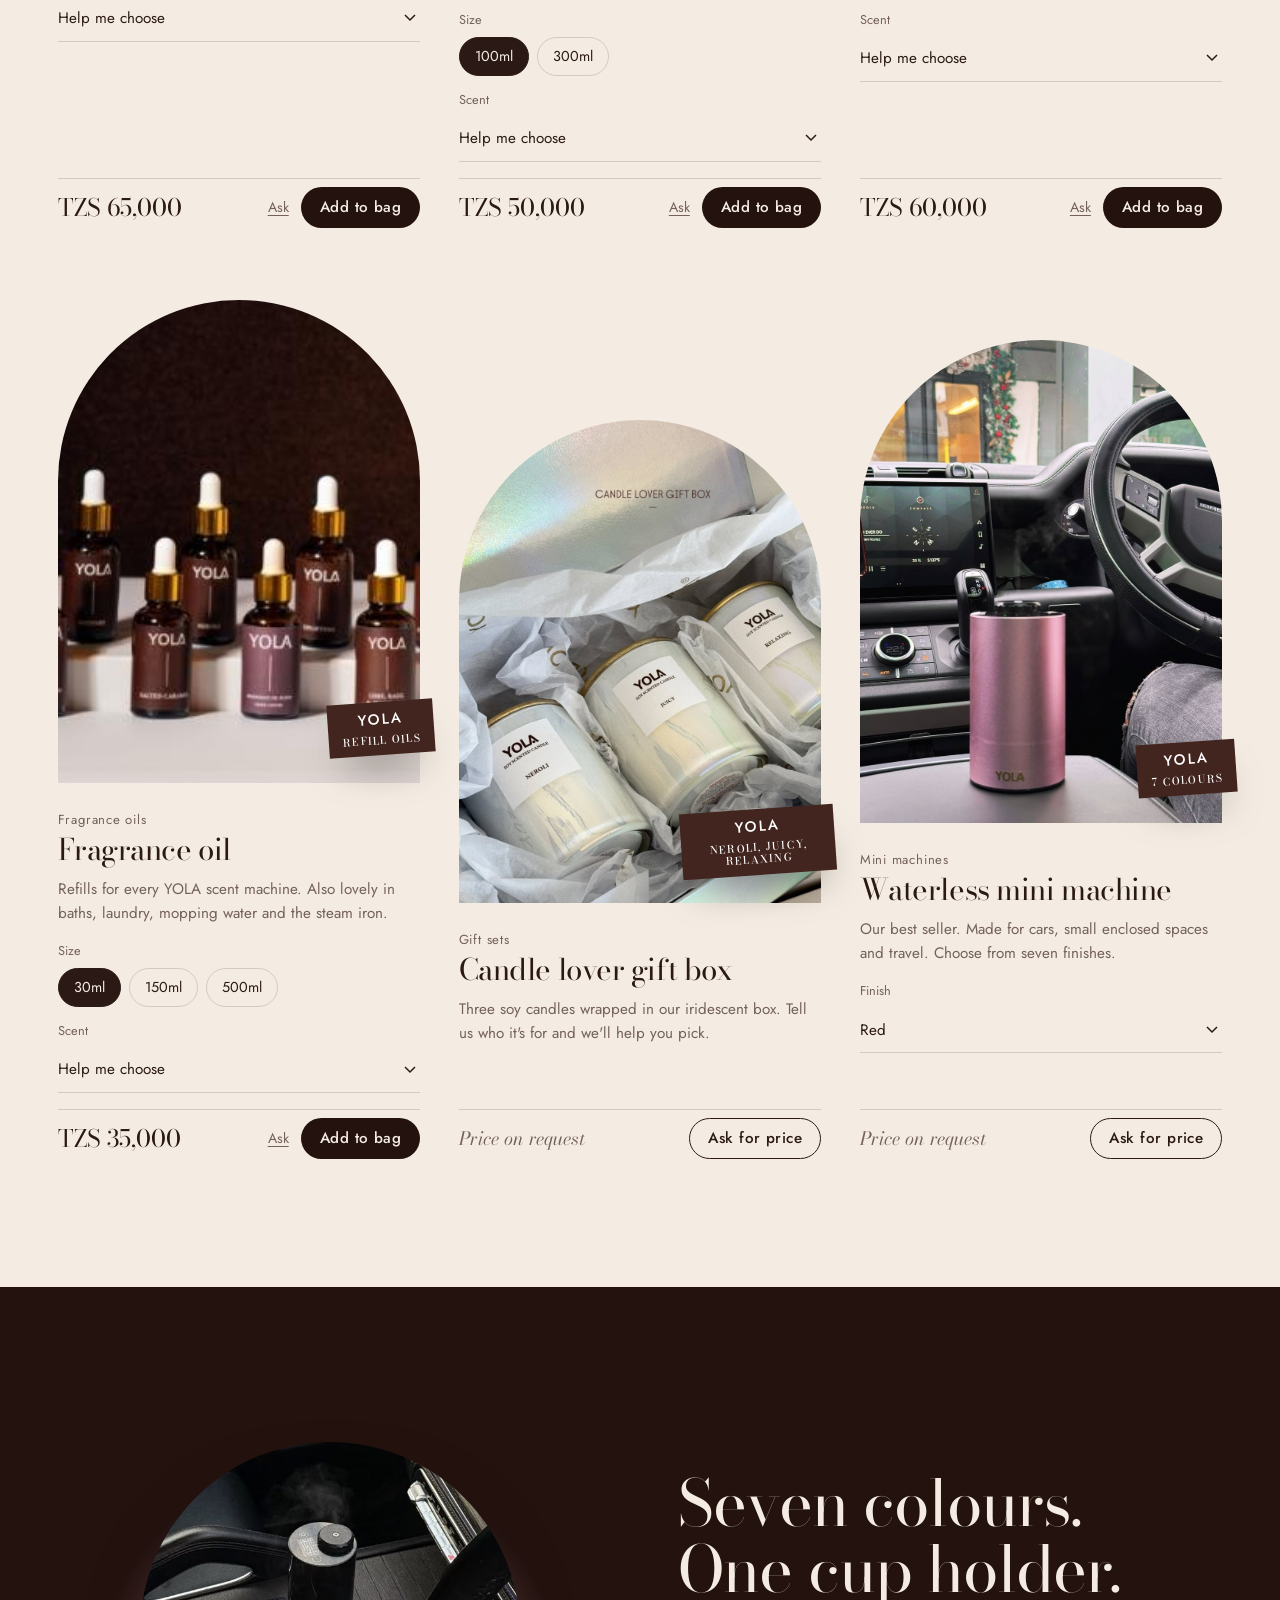
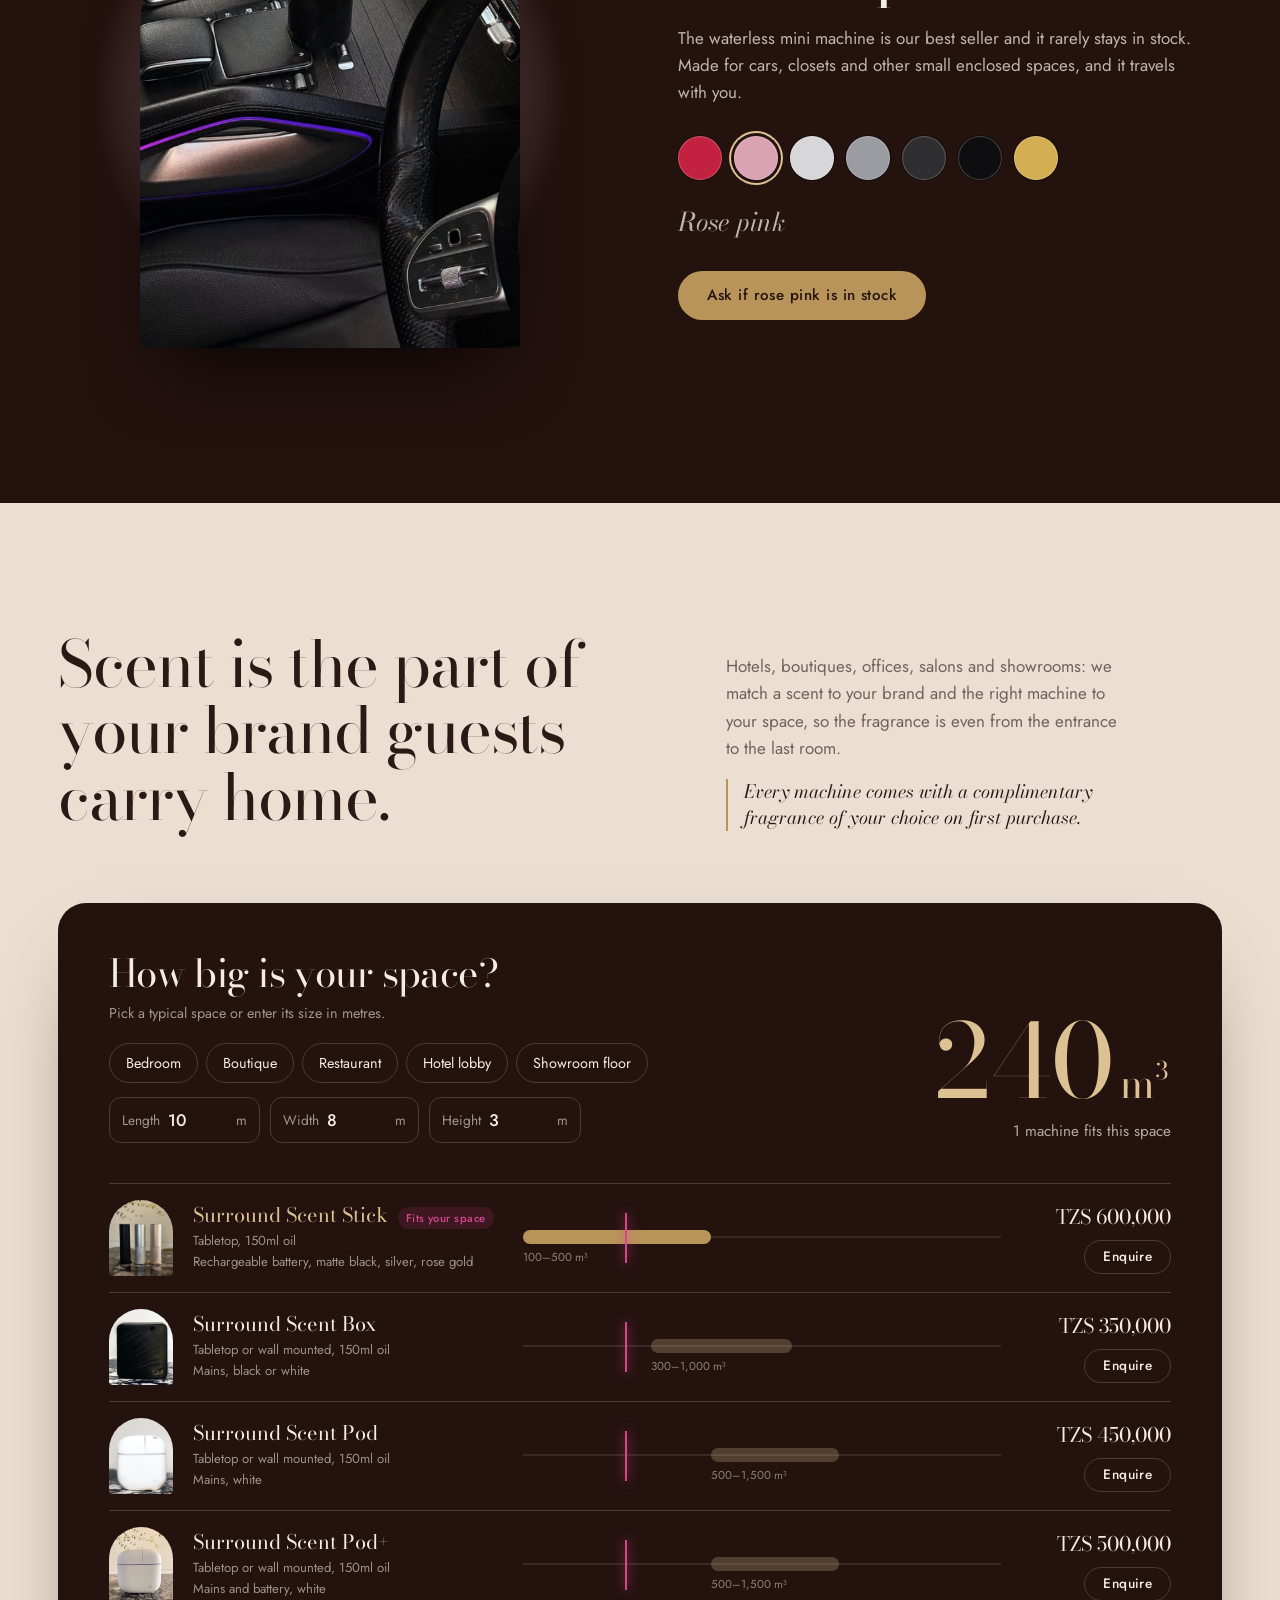
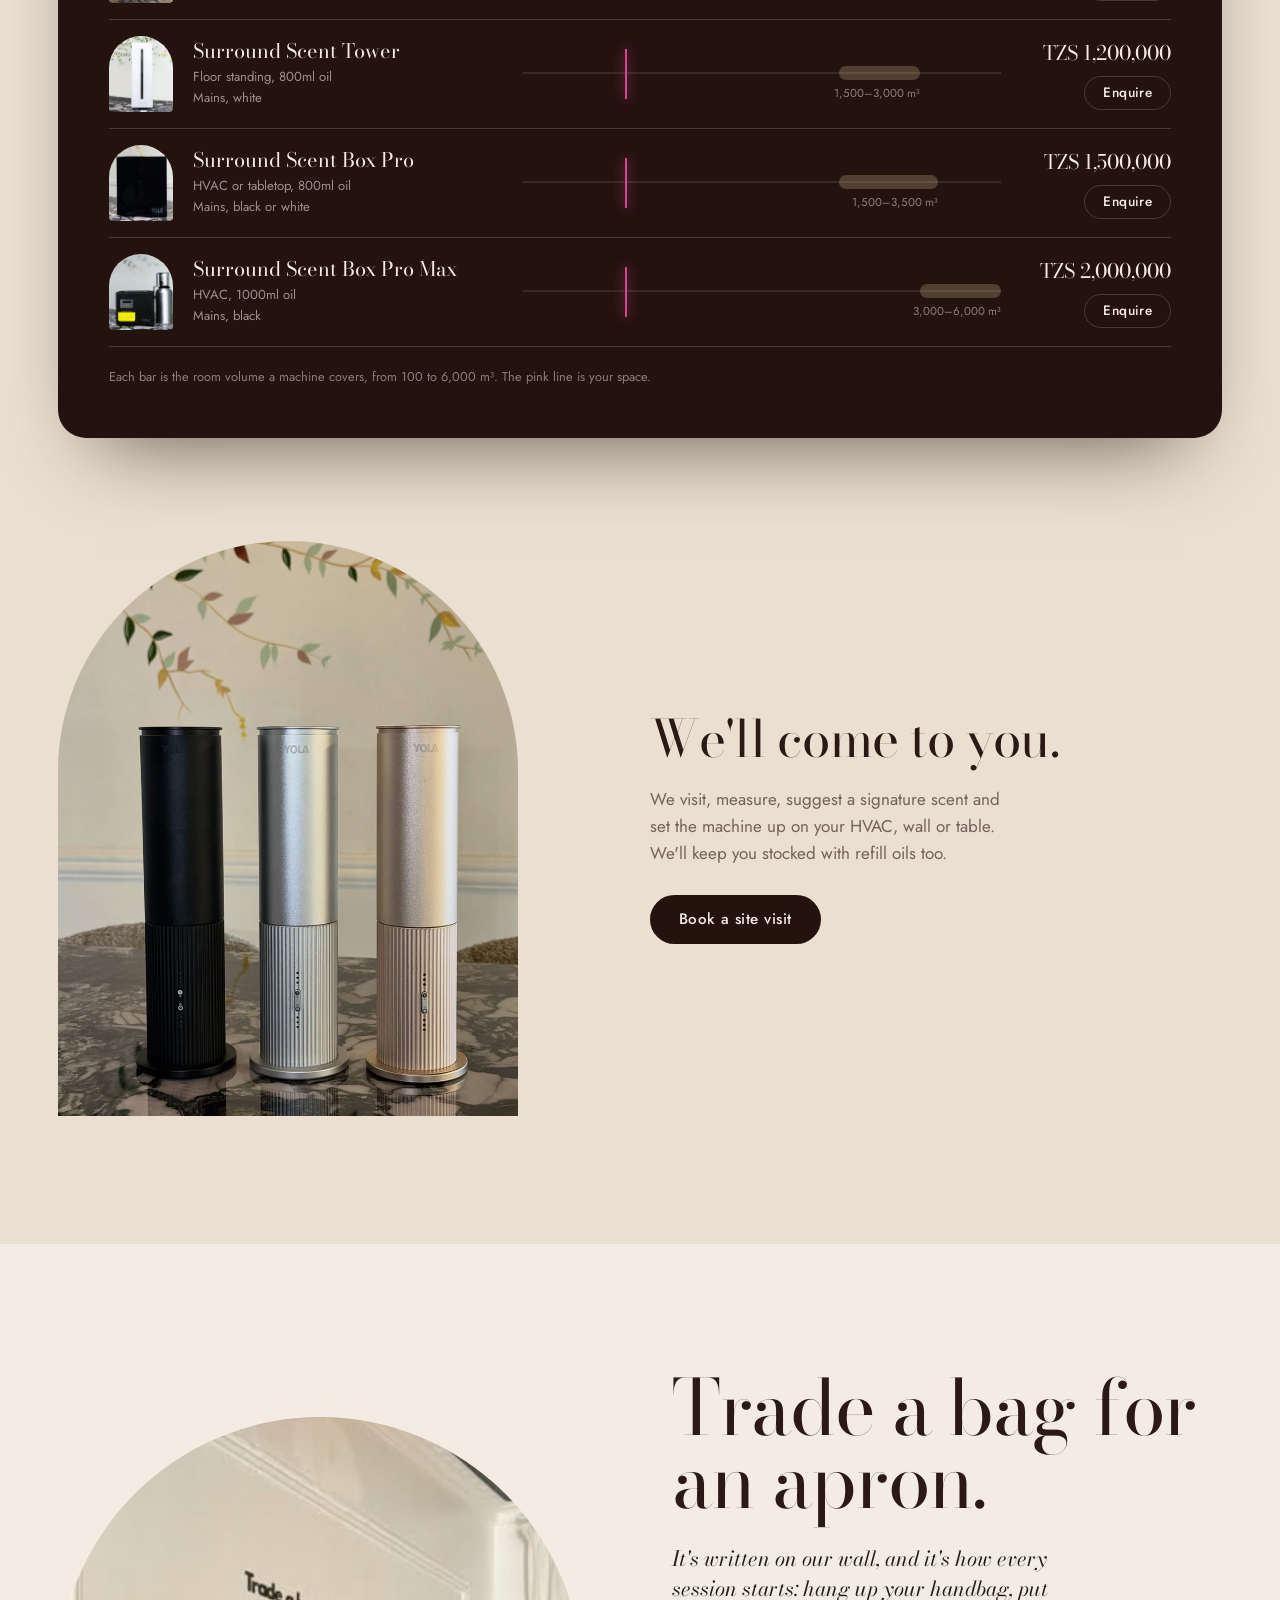
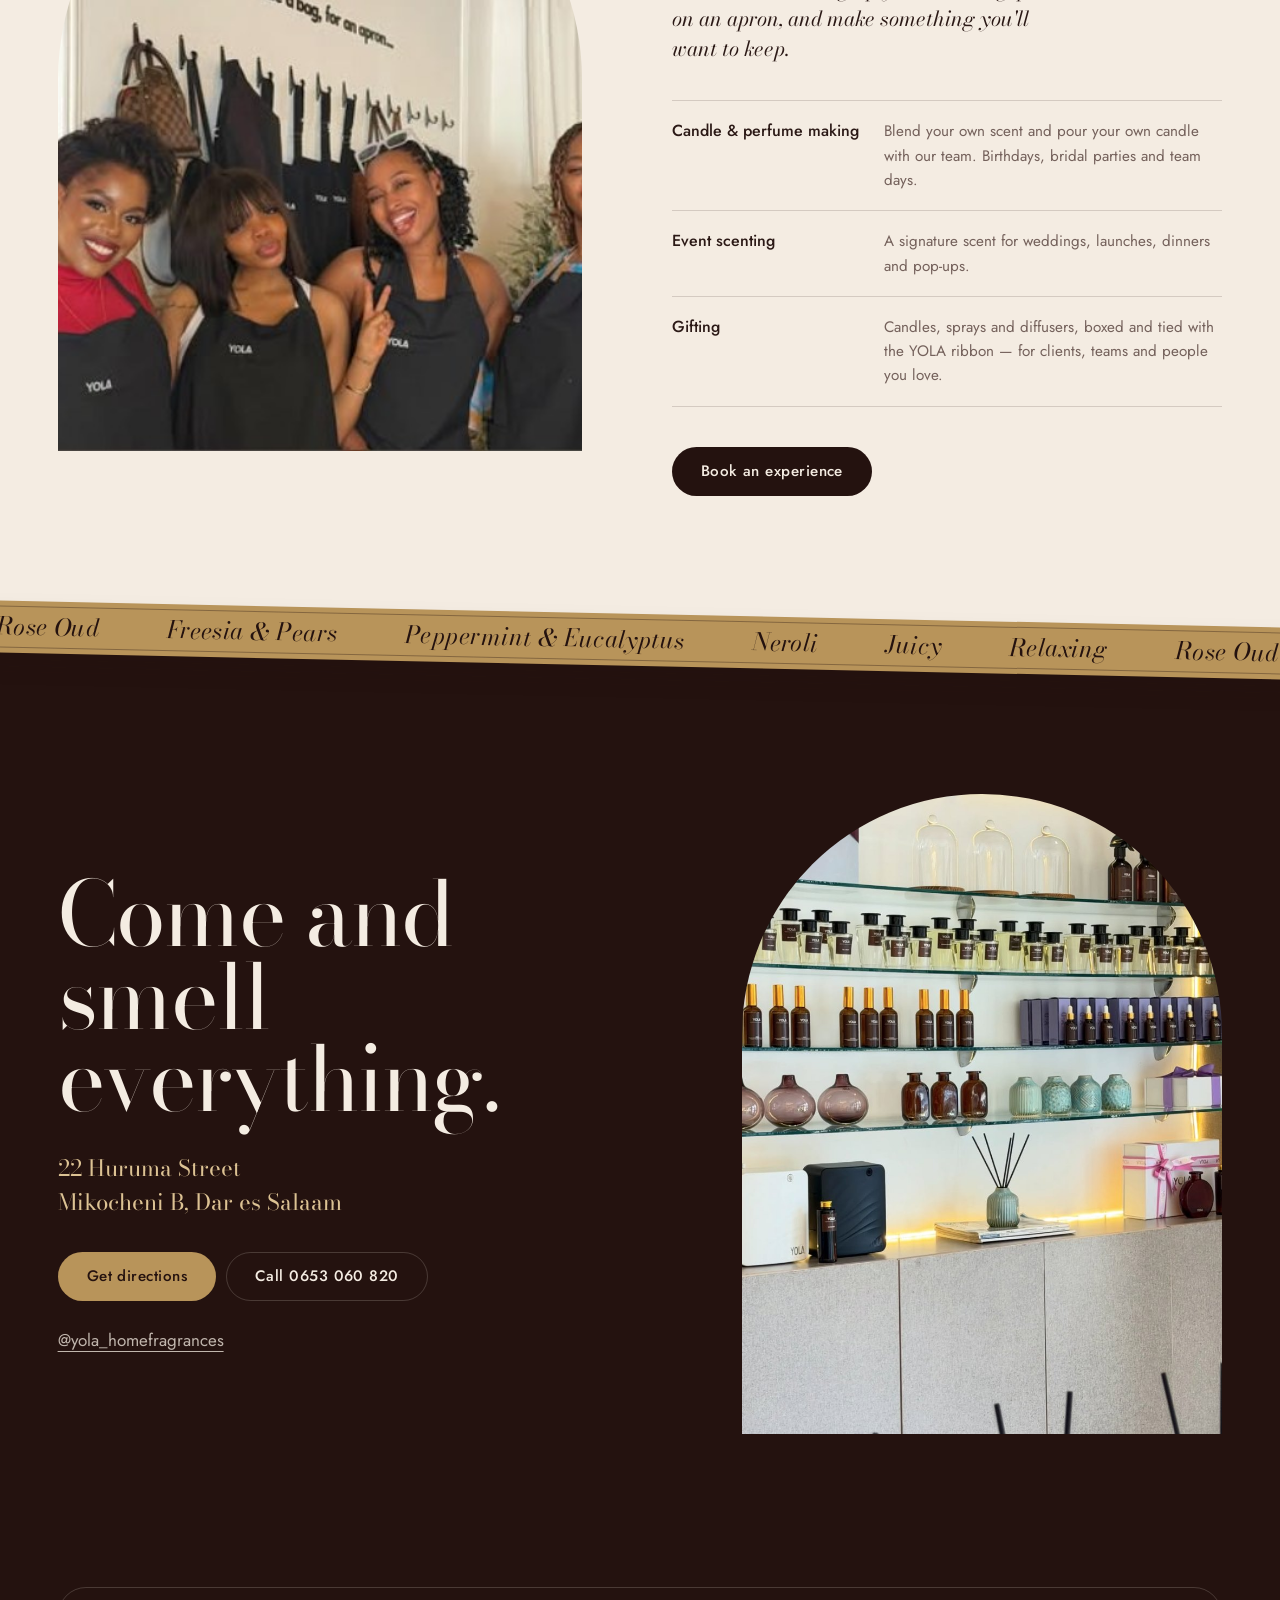
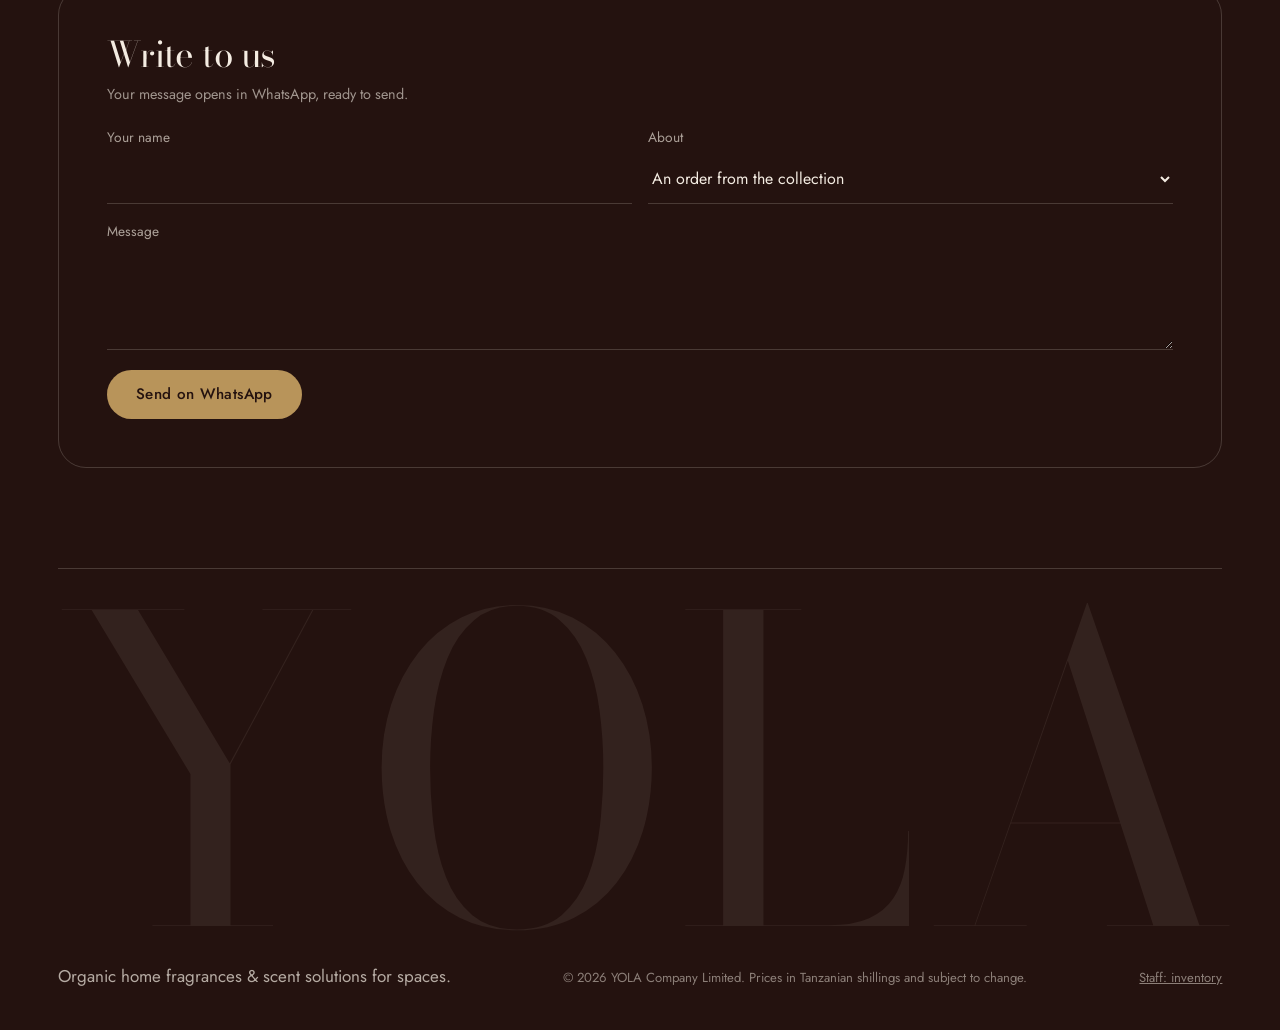
==== commit 059ebe81: "Redesign website with a bolder perfume-house look - Dark oud hero with a giant YOLA wordmark, arched" ====
--- a/index.html
+++ b/index.html
@@ -5,24 +5,26 @@
   <meta name="viewport" content="width=device-width, initial-scale=1">
   <title>YOLA Home Fragrances — Dar es Salaam</title>
   <meta name="description" content="Organic home fragrances, scent machines for businesses, candle and perfume making experiences and event scenting from YOLA in Mikocheni, Dar es Salaam.">
+  <meta name="theme-color" content="#24120F">
   <meta property="og:title" content="YOLA Home Fragrances">
   <meta property="og:description" content="Organic home fragrances and scent solutions for spaces, from our showroom in Mikocheni, Dar es Salaam.">
   <meta property="og:image" content="assets/img/showroom-shelves.jpg">
   <link rel="icon" href="data:image/svg+xml,%3Csvg xmlns='http://www.w3.org/2000/svg' viewBox='0 0 64 64'%3E%3Crect width='64' height='64' rx='10' fill='%2343251F'/%3E%3Ctext x='32' y='42' font-family='Futura,Arial' font-size='26' font-weight='600' fill='white' text-anchor='middle'%3EY%3C/text%3E%3C/svg%3E">
-<link rel="preload" href="assets/fonts/bodoni-moda-latin-opsz-normal.woff2" as="font" type="font/woff2" crossorigin>
+  <link rel="preload" href="assets/fonts/bodoni-moda-latin-opsz-normal.woff2" as="font" type="font/woff2" crossorigin>
   <link rel="stylesheet" href="assets/css/fonts.css">
   <link rel="stylesheet" href="assets/css/site.css">
 </head>
 <body>
 <a class="skip" href="#main">Skip to content</a>
 
-<header class="nav" id="top">
+<header class="nav" data-nav>
   <a class="wordmark" href="#top" aria-label="YOLA home">YOLA<sup>®</sup></a>
   <nav class="nav-links" aria-label="Main">
-    <a href="#collection">Home fragrance</a>
-    <a href="#machines">Scent machines</a>
+    <a href="#scents">Scents</a>
+    <a href="#collection">Shop</a>
+    <a href="#machines">For business</a>
     <a href="#experiences">Experiences</a>
-    <a href="#visit">Visit us</a>
+    <a href="#visit">Visit</a>
   </nav>
   <button class="bag-btn" type="button" data-open-bag aria-label="Open your bag">
     Bag <span class="bag-count" data-bag-count>0</span>
@@ -31,145 +33,162 @@
 
 <main id="main">
 
-  <!-- HERO -->
-  <section class="hero" aria-labelledby="hero-title">
-    <div class="hero-copy">
-      <h1 id="hero-title">Every room has a scent. Let's find&nbsp;yours.</h1>
-      <p class="lede">Organic home fragrances and scent machines for homes, hotels, offices and events, from our showroom in Mikocheni, Dar es Salaam.</p>
+  <!-- HERO: scent made visible -->
+  <section class="hero" id="top" aria-labelledby="hero-title">
+    <canvas class="mist" data-mist aria-hidden="true"></canvas>
+    <h1 id="hero-title" class="hero-word"><span aria-hidden="true">YOLA</span><span class="sr">YOLA Home Fragrances</span></h1>
+    <figure class="hero-arch">
+      <img src="assets/img/reed-rose-oud.jpg" alt="Hands fixing a YOLA Rose Oud label onto a reed diffuser bottle">
+    </figure>
+    <div class="label hero-tag" aria-hidden="true">
+      <span class="label-brand">YOLA</span>
+      <span class="label-kind">Now in the air</span>
+      <span class="label-scent" data-air>Rose Oud</span>
+    </div>
+    <div class="hero-foot">
+      <p class="hero-line">Organic home fragrance and scent for the spaces you live, work and gather&nbsp;in.</p>
       <div class="hero-actions">
-        <a class="btn btn-dark" href="#collection">Shop home fragrance</a>
-        <a class="btn btn-line" href="#machines">Scent my business</a>
-      </div>
-    </div>
-    <div class="hero-art" aria-hidden="true">
-      <figure class="hero-main"><img src="assets/img/scent-stick-trio.jpg" alt=""></figure>
-      <figure class="hero-side"><img src="assets/img/reed-rose-oud.jpg" alt=""></figure>
-      <div class="label label-hero">
-        <span class="label-brand">YOLA</span>
-        <span class="label-kind">Organic reed diffuser</span>
-        <span class="label-scent">Rose Oud</span>
-      </div>
-    </div>
-  </section>
-
-  <!-- SCENT LIBRARY -->
-  <section class="scents" aria-label="Some of our scents">
-    <p class="scents-intro">From the scent library</p>
-    <ul class="scent-list" data-scent-list></ul>
+        <a class="btn btn-gold" href="#collection">Shop the collection</a>
+        <a class="btn btn-ghost" href="#machines">Scent my business</a>
+      </div>
+      <p class="hero-place">Showroom &amp; atelier<br>Mikocheni B, Dar es Salaam</p>
+    </div>
+  </section>
+
+  <!-- RIBBON -->
+  <div class="ribbon" aria-hidden="true"><div class="ribbon-track" data-ribbon="YOLA"></div></div>
+
+  <!-- SCENT WARDROBE -->
+  <section class="wardrobe" id="scents" aria-labelledby="wardrobe-title" data-wardrobe>
+    <div class="wardrobe-inner">
+      <div class="wardrobe-head">
+        <h2 id="wardrobe-title">Choose a scent the way you'd choose a mood.</h2>
+        <p>Every YOLA candle, spray, diffuser and refill oil comes from the same scent library. Pick one to see where it belongs.</p>
+      </div>
+      <div class="wardrobe-body">
+        <ul class="scent-names" role="tablist" aria-label="Scents" data-scent-tabs></ul>
+        <div class="scent-card" role="tabpanel" aria-live="polite" data-scent-panel></div>
+      </div>
+    </div>
   </section>
 
   <!-- COLLECTION -->
-  <section class="section collection" id="collection" aria-labelledby="col-title">
-    <div class="section-head">
-      <h2 id="col-title">Home fragrance</h2>
-      <p>Choose a size and scent, add it to your bag, and we'll confirm your order, delivery and payment on WhatsApp. Not sure which scent? Ask us — we'll recommend one for the room.</p>
+  <section class="collection" id="collection" aria-labelledby="col-title">
+    <div class="col-head">
+      <h2 id="col-title">The collection</h2>
+      <p>Pick a size and scent, add to your bag, and send the order on WhatsApp. We'll confirm stock, delivery and payment in the chat.</p>
     </div>
     <div class="product-grid" data-products></div>
   </section>
 
-  <!-- MINI MACHINE BAND -->
-  <section class="band" aria-labelledby="mini-title">
-    <figure class="band-img"><img src="assets/img/car-mini-mercedes.jpg" alt="A black YOLA mini scent machine misting in a car's centre console" loading="lazy"></figure>
-    <div class="band-copy">
-      <h2 id="mini-title">The mini machine sells out. Often.</h2>
-      <p>Waterless and small enough for a cup holder. Made for cars and other small enclosed spaces, and it travels with you. Seven finishes.</p>
-      <ul class="swatches" aria-label="Available finishes">
-        <li style="--sw:#C2223F">Red</li><li style="--sw:#D9A3B4">Rose pink</li><li style="--sw:#D7D7D9">Silver</li>
-        <li style="--sw:#9A9CA1">Graphite</li><li style="--sw:#2A2A2C">Matte black</li><li style="--sw:#101012">Gloss black</li><li style="--sw:#D4AE52">Gold</li>
-      </ul>
-      <button class="btn btn-light" type="button" data-ask="Hello YOLA, I'd like to order a waterless mini machine. Which finishes are in stock?">Ask what's in stock</button>
-    </div>
-  </section>
-
-  <!-- MACHINES -->
-  <section class="section machines" id="machines" aria-labelledby="mach-title">
-    <div class="section-head">
-      <h2 id="mach-title">Scent your business</h2>
-      <p>Guests remember how a place made them feel. We match a scent to your brand and the right machine to your space, so the fragrance is even from the door to the back room. Every machine comes with a complimentary fragrance of your choice on first purchase.</p>
-    </div>
-
-    <div class="finder" aria-labelledby="finder-title">
+  <!-- MINI MACHINE -->
+  <section class="mini" aria-labelledby="mini-title" data-mini>
+    <div class="mini-stage">
+      <div class="mini-halo" data-halo></div>
+      <figure class="mini-arch"><img src="assets/img/car-mini-mercedes.jpg" alt="A black YOLA mini scent machine misting in a car console" loading="lazy"></figure>
+    </div>
+    <div class="mini-copy">
+      <h2 id="mini-title">Seven colours. One cup holder.</h2>
+      <p>The waterless mini machine is our best seller and it rarely stays in stock. Made for cars, closets and other small enclosed spaces, and it travels with you.</p>
+      <div class="swatches" role="radiogroup" aria-label="Choose a finish" data-swatches>
+        <button type="button" role="radio" aria-checked="false" style="--sw:#C2223F" data-colour="Red"><span>Red</span></button>
+        <button type="button" role="radio" aria-checked="true" style="--sw:#D9A3B4" data-colour="Rose pink"><span>Rose pink</span></button>
+        <button type="button" role="radio" aria-checked="false" style="--sw:#D7D7D9" data-colour="Silver"><span>Silver</span></button>
+        <button type="button" role="radio" aria-checked="false" style="--sw:#9A9CA1" data-colour="Graphite"><span>Graphite</span></button>
+        <button type="button" role="radio" aria-checked="false" style="--sw:#2E2E30" data-colour="Matte black"><span>Matte black</span></button>
+        <button type="button" role="radio" aria-checked="false" style="--sw:#0E0E10" data-colour="Gloss black"><span>Gloss black</span></button>
+        <button type="button" role="radio" aria-checked="false" style="--sw:#D4AE52" data-colour="Gold"><span>Gold</span></button>
+      </div>
+      <p class="swatch-name" data-swatch-name>Rose pink</p>
+      <button class="btn btn-gold" type="button" data-ask-mini>Ask if rose pink is in stock</button>
+    </div>
+  </section>
+
+  <!-- MACHINES FOR BUSINESS -->
+  <section class="machines" id="machines" aria-labelledby="mach-title">
+    <div class="mach-head">
+      <h2 id="mach-title">Scent is the part of your brand guests carry home.</h2>
+      <div>
+        <p>Hotels, boutiques, offices, salons and showrooms: we match a scent to your brand and the right machine to your space, so the fragrance is even from the entrance to the last room.</p>
+        <p class="gift">Every machine comes with a complimentary fragrance of your choice on first purchase.</p>
+      </div>
+    </div>
+
+    <div class="finder">
       <div class="finder-form">
-        <h3 id="finder-title">How big is your space?</h3>
-        <p class="hint">Enter the room size in metres, or pick a typical space.</p>
-        <div class="presets" role="group" aria-label="Typical spaces">
-          <button type="button" data-preset="4,4,3">Bedroom</button>
-          <button type="button" data-preset="10,8,3">Boutique</button>
-          <button type="button" data-preset="15,12,3.2">Restaurant</button>
-          <button type="button" data-preset="25,20,4.5">Hotel lobby</button>
-          <button type="button" data-preset="40,30,5">Showroom floor</button>
+        <div>
+          <h3>How big is your space?</h3>
+          <p class="hint">Pick a typical space or enter its size in metres.</p>
+          <div class="presets" role="group" aria-label="Typical spaces">
+            <button type="button" data-preset="4,4,3">Bedroom</button>
+            <button type="button" data-preset="10,8,3">Boutique</button>
+            <button type="button" data-preset="15,12,3.2">Restaurant</button>
+            <button type="button" data-preset="25,20,4.5">Hotel lobby</button>
+            <button type="button" data-preset="40,30,5">Showroom floor</button>
+          </div>
+          <div class="dims">
+            <label>Length<input type="number" min="1" step="0.5" value="10" data-dim="l" inputmode="decimal"><span>m</span></label>
+            <label>Width<input type="number" min="1" step="0.5" value="8" data-dim="w" inputmode="decimal"><span>m</span></label>
+            <label>Height<input type="number" min="2" step="0.1" value="3" data-dim="h" inputmode="decimal"><span>m</span></label>
+          </div>
         </div>
-        <div class="dims">
-          <label>Length<input type="number" min="1" step="0.5" value="10" data-dim="l" inputmode="decimal"><span>m</span></label>
-          <label>Width<input type="number" min="1" step="0.5" value="8" data-dim="w" inputmode="decimal"><span>m</span></label>
-          <label>Height<input type="number" min="2" step="0.1" value="3" data-dim="h" inputmode="decimal"><span>m</span></label>
-        </div>
-        <p class="volume" aria-live="polite"><span data-volume>240</span> m³ <small data-match-text></small></p>
-      </div>
-
+        <p class="volume" aria-live="polite"><span data-volume>240</span><span class="unit">m³</span><small data-match-text></small></p>
+      </div>
       <div class="coverage" role="list" data-machines aria-label="Scent machines by coverage"></div>
-      <p class="axis-note">Bars show the room volume each machine covers, on a scale from 100 to 6,000 m³. The line is your space.</p>
+      <p class="axis-note">Each bar is the room volume a machine covers, from 100 to 6,000 m³. The pink line is your space.</p>
     </div>
 
     <div class="b2b">
-      <figure><img src="assets/img/machines-lineup.jpg" alt="The YOLA scent machine range on a marble table" loading="lazy"></figure>
-      <div>
-        <h3>Not sure what fits?</h3>
-        <p>We'll visit, measure, suggest a signature scent for your brand and set up the machine on your HVAC, wall or table. We'll keep you stocked with refill oils too.</p>
+      <figure class="b2b-img"><img src="assets/img/scent-stick-trio.jpg" alt="Surround Scent Sticks in matte black, silver and rose gold" loading="lazy"></figure>
+      <div class="b2b-copy">
+        <h3>We'll come to you.</h3>
+        <p>We visit, measure, suggest a signature scent and set the machine up on your HVAC, wall or table. We'll keep you stocked with refill oils too.</p>
         <button class="btn btn-dark" type="button" data-ask="Hello YOLA, I'd like to book a site visit for scent marketing at my business.">Book a site visit</button>
       </div>
     </div>
   </section>
 
   <!-- EXPERIENCES -->
-  <section class="section experiences" id="experiences" aria-labelledby="exp-title">
-    <div class="exp-media">
-      <figure class="exp-team"><img src="assets/img/team.jpg" alt="Four guests in YOLA aprons smiling at a candle making session" loading="lazy">
-        <figcaption class="label" aria-hidden="true"><span class="label-brand">YOLA</span><span class="label-kind">Experience</span><span class="label-scent">Candle making</span></figcaption>
-      </figure>
-    </div>
+  <section class="experiences" id="experiences" aria-labelledby="exp-title">
+    <figure class="exp-img">
+      <img src="assets/img/team.jpg" alt="Four guests in YOLA aprons smiling at a candle making session" loading="lazy">
+    </figure>
     <div class="exp-copy">
       <h2 id="exp-title">Trade a bag for an apron.</h2>
-      <p>Hang your handbag on the wall, put on an apron and make something you'll want to keep.</p>
+      <p class="exp-lede">It's written on our wall, and it's how every session starts: hang up your handbag, put on an apron, and make something you'll want to keep.</p>
       <dl class="exp-list">
-        <div>
-          <dt>Candle &amp; perfume making</dt>
-          <dd>Blend your own scent and pour your own candle with our team. Great for birthdays, bridal parties and team days.</dd>
-        </div>
-        <div>
-          <dt>Event scenting</dt>
-          <dd>A signature scent for weddings, launches, dinners and pop-ups.</dd>
-        </div>
-        <div>
-          <dt>Corporate &amp; personal gifting</dt>
-          <dd>Gift boxes of candles, sprays and diffusers, wrapped in the YOLA ribbon.</dd>
-        </div>
+        <div><dt>Candle &amp; perfume making</dt><dd>Blend your own scent and pour your own candle with our team. Birthdays, bridal parties and team days.</dd></div>
+        <div><dt>Event scenting</dt><dd>A signature scent for weddings, launches, dinners and pop-ups.</dd></div>
+        <div><dt>Gifting</dt><dd>Candles, sprays and diffusers, boxed and tied with the YOLA ribbon — for clients, teams and people you love.</dd></div>
       </dl>
-      <button class="btn btn-light" type="button" data-ask="Hello YOLA, I'd like to book a candle & perfume making experience.">Book an experience</button>
-    </div>
-  </section>
-
-  <!-- VISIT + CONTACT -->
-  <section class="section visit" id="visit" aria-labelledby="visit-title">
-    <figure class="visit-img"><img src="assets/img/showroom-shelves.jpg" alt="Shelves of YOLA diffusers, sprays, oils and gift boxes in the Mikocheni showroom" loading="lazy"></figure>
+      <button class="btn btn-dark" type="button" data-ask="Hello YOLA, I'd like to book a candle & perfume making experience.">Book an experience</button>
+    </div>
+  </section>
+
+  <div class="ribbon ribbon-alt" aria-hidden="true"><div class="ribbon-track" data-ribbon="scents"></div></div>
+
+  <!-- VISIT -->
+  <section class="visit" id="visit" aria-labelledby="visit-title">
     <div class="visit-copy">
       <h2 id="visit-title">Come and smell everything.</h2>
       <address>
-        YOLA Company Limited<br>
-        22 Huruma Street, Mikocheni B<br>
-        Dar es Salaam, Tanzania
+        22 Huruma Street<br>
+        Mikocheni B, Dar es Salaam
       </address>
       <div class="visit-actions">
-        <a class="btn btn-dark" data-map href="#" target="_blank" rel="noopener">Get directions</a>
-        <a class="btn btn-line" data-tel href="#">Call 0653 060 820</a>
-        <a class="link" data-ig href="#" target="_blank" rel="noopener">@yola_homefragrances on Instagram</a>
-      </div>
-
-      <form class="contact" data-contact novalidate>
-        <h3>Send us a message</h3>
-        <p class="hint">It opens WhatsApp with your message ready to send.</p>
+        <a class="btn btn-gold" data-map href="#" target="_blank" rel="noopener">Get directions</a>
+        <a class="btn btn-ghost" data-tel href="#">Call 0653 060 820</a>
+      </div>
+      <a class="ig" data-ig href="#" target="_blank" rel="noopener">@yola_homefragrances</a>
+    </div>
+    <figure class="visit-arch"><img src="assets/img/showroom-shelves.jpg" alt="Shelves of YOLA diffusers, sprays, oils and gift boxes in the Mikocheni showroom" loading="lazy"></figure>
+
+    <form class="contact" data-contact novalidate>
+      <h3>Write to us</h3>
+      <p class="hint">Your message opens in WhatsApp, ready to send.</p>
+      <div class="contact-grid">
         <label>Your name<input name="name" autocomplete="name" required></label>
-        <label>What's it about?
+        <label>About
           <select name="topic">
             <option>An order from the collection</option>
             <option>Scent machines for my business</option>
@@ -179,19 +198,21 @@
             <option>Something else</option>
           </select>
         </label>
-        <label>Message<textarea name="message" rows="4" required></textarea></label>
-        <p class="form-error" data-form-error role="alert" hidden></p>
-        <button class="btn btn-dark" type="submit">Send on WhatsApp</button>
-      </form>
-    </div>
+        <label class="wide">Message<textarea name="message" rows="3" required></textarea></label>
+      </div>
+      <p class="form-error" data-form-error role="alert" hidden></p>
+      <button class="btn btn-gold" type="submit">Send on WhatsApp</button>
+    </form>
   </section>
 </main>
 
 <footer class="footer">
-  <span class="wordmark">YOLA<sup>®</sup></span>
-  <p>Organic home fragrances &amp; scent solutions for spaces.</p>
-  <p class="small">© <span data-year>2026</span> YOLA Company Limited. Prices in Tanzanian shillings and subject to change.</p>
-  <a class="small staff" href="inventory/">Staff: inventory</a>
+  <p class="footer-word" aria-hidden="true">YOLA</p>
+  <div class="footer-row">
+    <p>Organic home fragrances &amp; scent solutions for spaces.</p>
+    <p class="small">© <span data-year>2026</span> YOLA Company Limited. Prices in Tanzanian shillings and subject to change.</p>
+    <a class="small staff" href="inventory/">Staff: inventory</a>
+  </div>
 </footer>
 
 <!-- BAG DRAWER -->
--- a/assets/css/site.css
+++ b/assets/css/site.css
@@ -1,337 +1,408 @@
-/* YOLA — website styles
-   Palette drawn from the products: cocoa bottle labels, gold caps, the pink YOLA ribbon,
-   lilac gift boxes and the white, lit showroom. */
+/* YOLA — an atelier of air.
+   Soy-wax cream, deep oud brown and gold, with the pink YOLA ribbon,
+   the cocoa bottle label and the showroom's arches as recurring motifs. */
 :root {
-  --paper: #FAF9FB;      /* gallery white with a lilac cast */
-  --mist: #F0ECF3;       /* soft panel */
-  --ink: #2B1916;        /* cocoa ink for text */
-  --cocoa: #43251F;      /* the bottle label */
-  --cocoa-2: #5A3329;
-  --lilac: #DCD3EB;      /* gift boxes, painted wall flowers */
-  --lilac-deep: #7B6AA3;
-  --ribbon: #D2408A;     /* the YOLA ribbon */
-  --gold: #A9884A;       /* bottle caps */
+  --wax: #F4ECE2;        /* soy-wax cream */
+  --wax-2: #EADFD0;      /* deeper cream */
+  --oud: #24120F;        /* deep oud brown */
+  --oud-2: #341B16;
+  --cocoa: #43251F;      /* bottle label */
+  --ink: #2B1916;
+  --muted: #74615B;
+  --gold: #B8945A;
+  --gold-lt: #DCC293;
+  --ribbon: #D6458F;     /* the YOLA ribbon */
+  --ribbon-dk: #B8327A;
   --line: rgba(43, 25, 22, .16);
-  --muted: #6E5D59;
+  --line-lt: rgba(244, 236, 226, .18);
 
   --display: "Bodoni Moda", "Didot", "Bodoni 72", Georgia, serif;
   --sans: "Jost", "Futura", "Century Gothic", system-ui, sans-serif;
-
-  --gutter: clamp(16px, 4vw, 56px);
-  --max: 1280px;
+  --gutter: clamp(16px, 4.5vw, 72px);
+  --max: 1360px;
+  --arch: 999px 999px 0 0;
 }
 
 * { box-sizing: border-box; }
 html { scroll-behavior: smooth; }
 @media (prefers-reduced-motion: reduce) { html { scroll-behavior: auto; } }
-body {
-  margin: 0; background: var(--paper); color: var(--ink);
-  font-family: var(--sans); font-size: 17px; line-height: 1.6; font-weight: 400;
-  -webkit-font-smoothing: antialiased; overflow-x: hidden;
-}
+html, body { overflow-x: clip; }
+body { margin: 0; background: var(--wax); color: var(--ink); font: 400 17px/1.6 var(--sans); -webkit-font-smoothing: antialiased; }
 img { display: block; max-width: 100%; }
 figure { margin: 0; }
 a { color: inherit; }
-h1, h2, h3 { font-family: var(--display); font-weight: 400; line-height: 1.08; margin: 0; letter-spacing: -.01em; }
-h2 { font-size: clamp(2.1rem, 4.6vw, 3.6rem); }
-h3 { font-size: 1.55rem; }
+h1, h2, h3 { font-family: var(--display); font-weight: 400; line-height: 1.04; margin: 0; letter-spacing: -.015em; }
 p { margin: 0 0 1em; }
 :focus-visible { outline: 2px solid var(--ribbon); outline-offset: 3px; }
+.sr { position: absolute; width: 1px; height: 1px; overflow: hidden; clip: rect(0 0 0 0); white-space: nowrap; }
 .skip { position: absolute; left: -999px; top: 8px; background: var(--ink); color: #fff; padding: 8px 14px; z-index: 100; }
 .skip:focus { left: 8px; }
+.hint { color: var(--muted); font-size: .9rem; }
 
 /* ---------- buttons ---------- */
 .btn {
-  display: inline-flex; align-items: center; justify-content: center; gap: .5em;
-  font: 500 .95rem/1 var(--sans); letter-spacing: .02em; text-decoration: none;
-  padding: 15px 26px; border-radius: 999px; border: 1px solid transparent; cursor: pointer;
-  transition: background-color .2s, color .2s, border-color .2s;
-}
-.btn-dark { background: var(--cocoa); color: #fff; }
-.btn-dark:hover { background: var(--ink); }
-.btn-line { border-color: var(--cocoa); color: var(--cocoa); background: transparent; }
-.btn-line:hover { background: var(--cocoa); color: #fff; }
-.btn-light { background: #fff; color: var(--cocoa); }
-.btn-light:hover { background: var(--lilac); }
+  display: inline-flex; align-items: center; justify-content: center; gap: .5em; cursor: pointer;
+  font: 500 .95rem/1 var(--sans); letter-spacing: .03em; text-decoration: none;
+  padding: 16px 28px; border-radius: 999px; border: 1px solid transparent;
+  transition: background-color .25s, color .25s, border-color .25s, transform .25s;
+}
+.btn:active { transform: translateY(1px); }
+.btn-gold { background: var(--gold); color: var(--oud); }
+.btn-gold:hover { background: var(--gold-lt); }
+.btn-ghost { border-color: var(--line-lt); color: var(--wax); background: transparent; }
+.btn-ghost:hover { border-color: var(--gold-lt); color: var(--gold-lt); }
+.btn-dark { background: var(--oud); color: var(--wax); }
+.btn-dark:hover { background: var(--cocoa); }
+.btn-line { border-color: var(--ink); color: var(--ink); background: transparent; }
+.btn-line:hover { background: var(--ink); color: var(--wax); }
 .btn-wide { width: 100%; }
-.btn[disabled] { opacity: .45; cursor: not-allowed; }
-.link { color: var(--cocoa); text-underline-offset: 4px; }
-.hint { color: var(--muted); font-size: .9rem; }
 
 /* ---------- nav ---------- */
 .nav {
-  position: sticky; top: 0; z-index: 30;
-  display: flex; align-items: center; gap: 32px;
-  padding: 14px var(--gutter);
-  background: rgba(250, 249, 251, .88); backdrop-filter: blur(10px);
-  border-bottom: 1px solid var(--line);
-}
-.wordmark { font: 500 1.6rem/1 var(--sans); letter-spacing: .14em; text-decoration: none; color: var(--cocoa); }
-.wordmark sup { font-size: .4em; letter-spacing: 0; vertical-align: super; margin-left: 2px; }
-.nav-links { display: flex; gap: 28px; margin-left: auto; }
-.nav-links a { text-decoration: none; font-size: .95rem; color: var(--ink); }
-.nav-links a:hover { color: var(--ribbon); }
-.bag-btn {
-  font: 500 .95rem var(--sans); background: none; border: 1px solid var(--line); border-radius: 999px;
-  padding: 9px 16px; cursor: pointer; color: var(--ink); display: inline-flex; gap: 8px; align-items: center;
-}
-.bag-count {
-  min-width: 22px; height: 22px; border-radius: 11px; background: var(--ribbon); color: #fff;
-  font-size: .78rem; display: inline-grid; place-items: center; padding: 0 6px;
-}
-.bag-count[data-empty="true"] { background: var(--mist); color: var(--muted); }
-
-/* ---------- the label motif ---------- */
-.label {
-  background: var(--cocoa); color: #fff; display: inline-flex; flex-direction: column; align-items: center;
-  text-align: center; padding: 18px 22px 16px; gap: 4px; box-shadow: 0 18px 40px -18px rgba(43,25,22,.55);
-}
-.label-brand { font: 500 1.5rem/1 var(--sans); letter-spacing: .12em; }
-.label-kind { font: 400 .62rem/1.2 var(--display); letter-spacing: .14em; text-transform: uppercase; opacity: .82; }
-.label-scent { font: 500 .86rem/1.2 var(--display); letter-spacing: .1em; text-transform: uppercase; margin-top: 10px; }
+  position: fixed; inset: 0 0 auto 0; z-index: 30; display: flex; align-items: center; gap: 32px;
+  padding: 18px var(--gutter); color: var(--wax); transition: background-color .35s, color .35s, padding .35s, box-shadow .35s;
+}
+.nav.solid { background: rgba(244, 236, 226, .92); color: var(--ink); backdrop-filter: blur(12px); padding-top: 12px; padding-bottom: 12px; box-shadow: 0 1px 0 var(--line); }
+.wordmark { font: 500 1.45rem/1 var(--sans); letter-spacing: .16em; text-decoration: none; }
+.wordmark sup { font-size: .38em; letter-spacing: 0; margin-left: 2px; }
+.nav-links { display: flex; gap: 30px; margin-left: auto; }
+.nav-links a { text-decoration: none; font-size: .95rem; position: relative; }
+.nav-links a::after { content: ""; position: absolute; left: 0; right: 0; bottom: -4px; height: 1px; background: currentColor; transform: scaleX(0); transform-origin: left; transition: transform .3s; }
+.nav-links a:hover::after { transform: scaleX(1); }
+.bag-btn { font: 500 .92rem var(--sans); background: none; color: inherit; border: 1px solid currentColor; border-radius: 999px; padding: 8px 14px 8px 18px; cursor: pointer; display: inline-flex; gap: 10px; align-items: center; }
+.bag-count { min-width: 22px; height: 22px; border-radius: 11px; background: var(--ribbon); color: #fff; font-size: .76rem; display: inline-grid; place-items: center; padding: 0 6px; }
+.bag-count[data-empty="true"] { background: transparent; color: inherit; box-shadow: inset 0 0 0 1px currentColor; opacity: .7; }
+
+/* ---------- label motif ---------- */
+.label { background: var(--cocoa); color: #fff; display: inline-flex; flex-direction: column; align-items: center; text-align: center; padding: 16px 22px 14px; gap: 3px; box-shadow: 0 22px 40px -18px rgba(0,0,0,.6); }
+.label-brand { font: 500 1.35rem/1 var(--sans); letter-spacing: .14em; }
+.label-kind { font: 400 .58rem/1.3 var(--display); letter-spacing: .16em; text-transform: uppercase; opacity: .78; }
+.label-scent { font: 500 .8rem/1.2 var(--display); letter-spacing: .12em; text-transform: uppercase; margin-top: 8px; }
 
 /* ---------- hero ---------- */
 .hero {
-  max-width: var(--max); margin: 0 auto; padding: clamp(40px, 7vw, 96px) var(--gutter) clamp(48px, 7vw, 96px);
-  display: grid; grid-template-columns: 1.2fr 1fr; gap: clamp(32px, 5vw, 72px); align-items: center;
-}
-.hero h1 { font-size: clamp(2.7rem, 5.8vw, 5.2rem); line-height: 1.0; letter-spacing: -.015em; text-wrap: balance; }
-.lede { font-size: 1.15rem; max-width: 34em; margin-top: 28px; color: var(--muted); }
-.hero-actions { display: flex; flex-wrap: wrap; gap: 12px; margin-top: 32px; }
-.hero-art { position: relative; min-height: 560px; }
-.hero-main { position: absolute; right: 0; top: 0; width: 76%; aspect-ratio: 4/5; overflow: hidden; }
-.hero-side { position: absolute; left: 0; bottom: 0; width: 44%; aspect-ratio: 3/4; overflow: hidden; border: 8px solid var(--paper); }
-.hero-main img, .hero-side img { width: 100%; height: 100%; object-fit: cover; }
-.label-hero { position: absolute; left: 34%; top: 46%; transform: rotate(-3deg); }
-
-/* one orchestrated load moment */
+  position: relative; min-height: max(100svh, 680px); overflow: hidden; color: var(--wax);
+  background:
+    radial-gradient(60% 50% at 50% 58%, rgba(184,148,90,.30), transparent 70%),
+    radial-gradient(40% 40% at 85% 15%, rgba(214,69,143,.14), transparent 70%),
+    var(--oud);
+  display: grid; grid-template-rows: 1fr auto; padding: 96px var(--gutter) 40px;
+}
+.mist { position: absolute; inset: 0; width: 100%; height: 100%; z-index: 3; pointer-events: none; }
+.hero-word {
+  position: absolute; left: 0; right: 0; top: 50%; transform: translateY(-58%); z-index: 1;
+  font: 400 clamp(8rem, 29vw, 31rem)/.8 var(--display); letter-spacing: .02em; text-align: center;
+  color: var(--wax); white-space: nowrap; user-select: none;
+}
+.hero-arch {
+  position: absolute; z-index: 2; left: 50%; top: 50%; width: clamp(200px, 21vw, 340px); aspect-ratio: 3 / 4.3;
+  transform: translate(-50%, -54%); border-radius: var(--arch); overflow: hidden;
+  box-shadow: 0 40px 90px -30px rgba(0,0,0,.8), 0 0 0 1px rgba(220,194,147,.35);
+}
+.hero-arch img { width: 100%; height: 100%; object-fit: cover; }
+.hero-tag { position: absolute; z-index: 4; left: calc(50% + clamp(60px, 7vw, 120px)); top: calc(50% + clamp(40px, 8vw, 150px)); transform: rotate(-6deg); }
+.hero-tag .label-scent { min-width: 13ch; transition: opacity .4s; }
+.hero-foot { grid-row: 2; position: relative; z-index: 4; display: grid; grid-template-columns: 1.1fr auto 1fr; align-items: end; gap: 24px; }
+.hero-line { margin: 0; max-width: 24ch; font: italic 400 clamp(1.25rem, 2vw, 1.7rem)/1.25 var(--display); color: var(--wax); }
+.hero-actions { display: flex; gap: 10px; flex-wrap: wrap; justify-content: center; }
+.hero-place { margin: 0; text-align: right; font-size: .85rem; color: rgba(244,236,226,.62); }
+
 @media (prefers-reduced-motion: no-preference) {
-  .hero-main { animation: rise 1s cubic-bezier(.2,.7,.2,1) both; }
-  .hero-side { animation: rise 1s .18s cubic-bezier(.2,.7,.2,1) both; }
-  .label-hero { animation: tag 1s .45s cubic-bezier(.2,.7,.2,1) both; }
-  @keyframes rise { from { opacity: 0; transform: translateY(24px); } }
-  @keyframes tag { from { opacity: 0; transform: rotate(-9deg) translateY(16px); } }
-}
-
-/* ---------- scent library strip ---------- */
-.scents {
-  border-top: 1px solid var(--line); border-bottom: 1px solid var(--line);
-  padding: 26px var(--gutter); display: flex; align-items: baseline; gap: 28px; flex-wrap: wrap;
-  max-width: none;
-}
-.scents-intro { margin: 0; font-size: .9rem; color: var(--muted); white-space: nowrap; }
-.scent-list { list-style: none; margin: 0; padding: 0; display: flex; flex-wrap: wrap; gap: 6px 34px; }
-.scent-list li { font: italic 400 clamp(1.25rem, 2.2vw, 1.75rem)/1.2 var(--display); color: var(--cocoa); }
-
-/* ---------- sections ---------- */
-.section { max-width: var(--max); margin: 0 auto; padding: clamp(64px, 9vw, 128px) var(--gutter); }
-.section-head { display: grid; grid-template-columns: 1fr 1fr; gap: 40px; align-items: end; margin-bottom: 56px; }
-.section-head p { color: var(--muted); max-width: 36em; margin: 0; }
-
-/* ---------- product grid ---------- */
-.product-grid { display: grid; grid-template-columns: repeat(3, 1fr); gap: 56px 32px; }
+  .hero-word span[aria-hidden] { display: inline-block; animation: word 1.6s cubic-bezier(.2,.7,.1,1) both; }
+  .hero-arch { animation: arch 1.4s .25s cubic-bezier(.2,.7,.1,1) both; }
+  .hero-tag { animation: tag 1s .9s cubic-bezier(.2,.7,.1,1) both; }
+  .hero-foot { animation: fade 1s 1.1s both; }
+  @keyframes word { from { opacity: 0; letter-spacing: .14em; filter: blur(12px); } }
+  @keyframes arch { from { opacity: 0; transform: translate(-50%, -44%); clip-path: inset(100% 0 0 0 round 999px 999px 0 0); } to { clip-path: inset(0 0 0 0 round 999px 999px 0 0); } }
+  @keyframes tag { from { opacity: 0; transform: rotate(-16deg) translateY(30px); } }
+  @keyframes fade { from { opacity: 0; } }
+}
+
+/* ---------- ribbon ---------- */
+.ribbon {
+  position: relative; z-index: 5; background: var(--ribbon); margin: -26px -3vw -26px; padding: 14px 0; transform: rotate(-1.6deg);
+  overflow: hidden; box-shadow: 0 12px 30px -16px rgba(120,20,70,.6);
+}
+.ribbon::before, .ribbon::after { content: ""; position: absolute; left: 0; right: 0; height: 1px; background: rgba(255,233,190,.55); }
+.ribbon::before { top: 5px; } .ribbon::after { bottom: 5px; }
+.ribbon-track { display: flex; width: max-content; gap: 0; white-space: nowrap; }
+.ribbon-track span { font: 500 1.05rem/1 var(--sans); letter-spacing: .32em; color: #F3D99B; padding: 0 2.2em; text-shadow: 0 1px 0 rgba(120,40,0,.25); }
+.ribbon-alt { background: var(--gold); transform: rotate(1.2deg); margin-top: -10px; margin-bottom: -26px; box-shadow: 0 12px 30px -16px rgba(36,18,15,.5); }
+.ribbon-alt::before, .ribbon-alt::after { background: rgba(36,18,15,.35); }
+.ribbon-alt .ribbon-track span { font: italic 400 1.5rem/1 var(--display); letter-spacing: .02em; color: var(--oud); text-shadow: none; padding: 0 1.4em; }
+@media (prefers-reduced-motion: no-preference) {
+  .ribbon-track { animation: slide 48s linear infinite; }
+  .ribbon-alt .ribbon-track { animation-duration: 70s; animation-direction: reverse; }
+  @keyframes slide { to { transform: translateX(-50%); } }
+}
+
+/* ---------- scent wardrobe ---------- */
+.wardrobe {
+  --bg: #3B1419; --fg: #F4ECE2; --accent: #D9A3B4;
+  background: var(--bg); color: var(--fg); transition: background-color .7s ease, color .7s ease;
+  padding: clamp(110px, 12vw, 170px) var(--gutter) clamp(80px, 10vw, 140px); position: relative; overflow: hidden;
+}
+@media (prefers-reduced-motion: reduce) { .wardrobe { transition: none; } }
+.wardrobe-inner { max-width: var(--max); margin: 0 auto; }
+.wardrobe-head { display: grid; grid-template-columns: 1.3fr 1fr; gap: 48px; align-items: end; margin-bottom: clamp(40px, 6vw, 80px); }
+.wardrobe-head h2 { font-size: clamp(2.4rem, 5vw, 4.4rem); max-width: 16ch; }
+.wardrobe-head p { margin: 0; opacity: .82; max-width: 38ch; }
+.wardrobe-body { display: grid; grid-template-columns: 1.25fr 1fr; gap: clamp(32px, 6vw, 96px); align-items: start; }
+.scent-names { list-style: none; margin: 0; padding: 0; border-top: 1px solid color-mix(in srgb, var(--fg) 25%, transparent); }
+.scent-names li { border-bottom: 1px solid color-mix(in srgb, var(--fg) 25%, transparent); }
+.scent-names button {
+  width: 100%; text-align: left; background: none; border: 0; color: inherit; cursor: pointer; padding: 14px 0;
+  display: flex; align-items: baseline; justify-content: space-between; gap: 20px;
+  font: 400 clamp(1.9rem, 4.2vw, 3.6rem)/1.05 var(--display); letter-spacing: -.01em; opacity: .42; transition: opacity .3s, padding .4s;
+}
+.scent-names button small { font: 400 .85rem var(--sans); letter-spacing: .02em; opacity: 0; transition: opacity .3s; white-space: nowrap; }
+.scent-names button:hover, .scent-names button:focus-visible { opacity: .8; }
+.scent-names button[aria-selected="true"] { opacity: 1; font-style: italic; padding-left: clamp(8px, 2vw, 28px); }
+.scent-names button[aria-selected="true"] small, .scent-names button:hover small { opacity: .75; }
+.scent-card { position: sticky; top: 110px; }
+.scent-bottle {
+  width: min(100%, 300px); aspect-ratio: 3/4; margin: 0 0 28px; border-radius: var(--arch); position: relative; overflow: hidden;
+  background: radial-gradient(70% 55% at 50% 72%, color-mix(in srgb, var(--accent) 70%, transparent), transparent 72%), color-mix(in srgb, var(--fg) 8%, transparent);
+  box-shadow: inset 0 0 0 1px color-mix(in srgb, var(--fg) 25%, transparent);
+  display: grid; place-items: center;
+}
+.scent-bottle .label { transform: rotate(-4deg); }
+.scent-card h3 { font: italic 400 clamp(2rem, 3vw, 2.6rem)/1.1 var(--display); }
+.scent-card .mood { font-size: .95rem; letter-spacing: .04em; opacity: .75; margin: 6px 0 16px; }
+.scent-card .desc { font-size: 1.1rem; max-width: 34ch; }
+.scent-card .rooms { font-size: .92rem; opacity: .8; }
+.scent-card .btn { margin-top: 10px; background: var(--fg); color: var(--bg); }
+.scent-card .btn:hover { background: var(--accent); color: var(--fg); }
+@media (prefers-reduced-motion: no-preference) {
+  .scent-card.swap > * { animation: rise .6s cubic-bezier(.2,.7,.1,1) both; }
+  .scent-card.swap > *:nth-child(2) { animation-delay: .05s; } .scent-card.swap > *:nth-child(3) { animation-delay: .1s; } .scent-card.swap > *:nth-child(4) { animation-delay: .15s; }
+  @keyframes rise { from { opacity: 0; transform: translateY(14px); } }
+}
+
+/* ---------- collection ---------- */
+.collection { max-width: var(--max); margin: 0 auto; padding: clamp(80px, 10vw, 150px) var(--gutter); }
+.col-head { display: grid; grid-template-columns: 1.3fr 1fr; gap: 40px; align-items: end; margin-bottom: clamp(48px, 7vw, 96px); }
+.col-head h2 { font-size: clamp(3.2rem, 8vw, 7.5rem); line-height: .9; letter-spacing: -.03em; }
+.col-head p { margin: 0; color: var(--muted); max-width: 36ch; }
+.product-grid { display: grid; grid-template-columns: repeat(3, 1fr); gap: 72px clamp(24px, 3vw, 48px); }
+.product:nth-child(3n+2) { margin-top: 120px; }
+.product:nth-child(3n+3) { margin-top: 40px; }
 .product { display: flex; flex-direction: column; }
-.product-img { position: relative; aspect-ratio: 4/5; overflow: hidden; background: var(--mist); }
-.product-img img { width: 100%; height: 100%; object-fit: cover; transition: transform .8s ease; }
-.product:hover .product-img img { transform: scale(1.03); }
-.product-img .label { position: absolute; left: 16px; bottom: 16px; padding: 10px 14px 9px; }
-.product-img .label-brand { font-size: .95rem; }
-.product-img .label-scent { margin-top: 4px; font-size: .7rem; }
-.product h3 { margin-top: 22px; font-size: 1.6rem; }
-.product .cat { color: var(--muted); font-size: .85rem; margin: 6px 0 10px; }
-.product .blurb { font-size: .95rem; color: var(--ink); }
-.sizes { display: flex; flex-wrap: wrap; gap: 8px; margin: 4px 0 14px; border: 0; padding: 0; }
-.sizes legend, .field-label { font-size: .8rem; color: var(--muted); margin-bottom: 6px; padding: 0; }
+.product-img { position: relative; aspect-ratio: 3/4; }
+.product-img .frame { position: absolute; inset: 0; overflow: hidden; border-radius: var(--arch); background: var(--wax-2); }
+.product-img img { width: 100%; height: 100%; object-fit: cover; transition: transform 1.2s cubic-bezier(.2,.7,.1,1); }
+.product:hover .product-img img { transform: scale(1.05); }
+.product-img .label { position: absolute; right: -14px; bottom: 28px; padding: 10px 14px 9px; transform: rotate(-4deg); transition: transform .4s; }
+.product:hover .product-img .label { transform: rotate(0deg) translateY(-4px); }
+.product-img .label-brand { font-size: .92rem; }
+.product-img .label-scent { margin-top: 4px; font-size: .66rem; max-width: 18ch; }
+.product .cat { margin: 26px 0 4px; font-size: .82rem; letter-spacing: .06em; color: var(--muted); }
+.product h3 { font-size: 1.85rem; line-height: 1.1; }
+.product .blurb { font-size: .95rem; color: var(--muted); margin: 10px 0 16px; }
+.sizes { display: flex; flex-wrap: wrap; gap: 8px; margin: 0 0 14px; border: 0; padding: 0; }
+.sizes legend, .field-label { font-size: .8rem; color: var(--muted); margin-bottom: 6px; padding: 0; display: block; }
 .chip input { position: absolute; opacity: 0; pointer-events: none; }
-.chip span {
-  display: inline-block; padding: 7px 14px; border: 1px solid var(--line); border-radius: 999px; font-size: .9rem; cursor: pointer;
-}
-.chip input:checked + span { background: var(--cocoa); color: #fff; border-color: var(--cocoa); }
+.chip span { display: inline-block; padding: 7px 15px; border: 1px solid var(--line); border-radius: 999px; font-size: .9rem; cursor: pointer; transition: background-color .2s, color .2s; }
+.chip span:hover { border-color: var(--ink); }
+.chip input:checked + span { background: var(--ink); color: var(--wax); border-color: var(--ink); }
 .chip input:focus-visible + span { outline: 2px solid var(--ribbon); outline-offset: 2px; }
 .select {
-  width: 100%; font: inherit; font-size: .95rem; padding: 10px 12px; border: 1px solid var(--line);
-  background: #fff; border-radius: 8px; color: var(--ink); margin-bottom: 14px;
-}
-.buy { margin-top: auto; display: flex; align-items: center; justify-content: space-between; gap: 12px; padding-top: 6px; }
-.price { font: 500 1.15rem var(--sans); }
-.price.ask { font-family: var(--display); font-style: italic; font-weight: 400; color: var(--muted); }
-.buy-actions { display: flex; gap: 8px; align-items: center; }
+  width: 100%; font: inherit; font-size: .95rem; padding: 10px 36px 10px 0; border: 0; border-bottom: 1px solid var(--line); background: transparent
+  url("data:image/svg+xml,%3Csvg xmlns='http://www.w3.org/2000/svg' width='12' height='8'%3E%3Cpath d='M1 1l5 5 5-5' fill='none' stroke='%232B1916' stroke-width='1.5'/%3E%3C/svg%3E") right 4px center no-repeat;
+  color: var(--ink); margin-bottom: 16px; appearance: none; border-radius: 0;
+}
+.select:focus { outline: none; border-bottom-color: var(--ribbon); }
+.buy { margin-top: auto; display: flex; align-items: center; justify-content: space-between; gap: 12px; padding-top: 8px; border-top: 1px solid var(--line); }
+.price { font: 400 1.5rem var(--display); }
+.price.ask { font-style: italic; font-size: 1.15rem; color: var(--muted); }
+.buy-actions { display: flex; gap: 6px; align-items: center; }
 .buy .btn { padding: 12px 18px; }
-.ask-link { background: none; border: 0; font: inherit; font-size: .88rem; color: var(--muted); text-decoration: underline; text-underline-offset: 3px; cursor: pointer; padding: 4px; }
-.ask-link:hover { color: var(--cocoa); }
-
-/* ---------- mini machine band ---------- */
-.band { background: var(--cocoa); color: #fff; display: grid; grid-template-columns: 1.1fr 1fr; }
-.band-img { min-height: 440px; }
-.band-img img { width: 100%; height: 100%; object-fit: cover; }
-.band-copy { padding: clamp(40px, 6vw, 88px) var(--gutter); align-self: center; max-width: 620px; }
-.band-copy p { color: rgba(255,255,255,.78); margin-top: 20px; }
-.swatches { list-style: none; padding: 0; margin: 26px 0 32px; display: flex; flex-wrap: wrap; gap: 12px 10px; }
-.swatches li {
-  font-size: 0; width: 34px; height: 34px; border-radius: 50%; background: var(--sw);
-  box-shadow: inset 0 0 0 1px rgba(255,255,255,.25), 0 0 0 1px rgba(0,0,0,.25);
-  position: relative;
-}
-.swatches li::after {
-  content: attr(data-name); position: absolute; top: 40px; left: 50%; transform: translateX(-50%);
-  font-size: .7rem; white-space: nowrap; color: rgba(255,255,255,.7); opacity: 0; transition: opacity .2s;
-}
-
-/* ---------- machines & coverage finder ---------- */
-.machines { position: relative; }
-.machines::before {
-  content: ""; position: absolute; inset: 0 calc(50% - 50vw); background: var(--lilac); z-index: -1;
-}
-.finder { background: var(--paper); padding: clamp(24px, 4vw, 48px); }
-.finder-form { display: grid; grid-template-columns: 1fr auto; gap: 8px 40px; align-items: end; margin-bottom: 36px; }
-.finder-form h3 { font-size: 2rem; grid-column: 1; }
-.finder-form .hint { grid-column: 1; margin: 0; }
-.presets { grid-column: 1; display: flex; flex-wrap: wrap; gap: 8px; margin-top: 12px; }
-.presets button {
-  font: 400 .9rem var(--sans); padding: 8px 14px; border-radius: 999px; border: 1px solid var(--line);
-  background: #fff; color: var(--ink); cursor: pointer;
-}
-.presets button[aria-pressed="true"] { background: var(--lilac-deep); color: #fff; border-color: var(--lilac-deep); }
-.dims { grid-column: 1; display: flex; gap: 12px; flex-wrap: wrap; margin-top: 10px; }
-.dims label { display: flex; align-items: center; gap: 8px; font-size: .88rem; color: var(--muted); border: 1px solid var(--line); border-radius: 10px; padding: 6px 10px; background: #fff; }
-.dims input { width: 64px; border: 0; font: 500 1rem var(--sans); color: var(--ink); background: transparent; padding: 4px 0; }
+.ask-link { background: none; border: 0; font: inherit; font-size: .88rem; color: var(--muted); text-decoration: underline; text-underline-offset: 3px; cursor: pointer; padding: 6px; }
+.ask-link:hover { color: var(--ink); }
+.product.flash .frame { box-shadow: 0 0 0 3px var(--ribbon); }
+
+/* ---------- mini machine ---------- */
+.mini { --halo: #D9A3B4; background: var(--oud); color: var(--wax); display: grid; grid-template-columns: 1fr 1fr; align-items: center; gap: clamp(32px, 6vw, 96px); padding: clamp(80px, 10vw, 140px) var(--gutter); overflow: hidden; }
+.mini-stage { position: relative; display: grid; place-items: center; min-height: 560px; }
+.mini-halo { position: absolute; width: min(90%, 560px); aspect-ratio: 1; border-radius: 50%; background: radial-gradient(circle, var(--halo) 0%, color-mix(in srgb, var(--halo) 55%, transparent) 38%, transparent 68%); opacity: .75; transition: background .8s; }
+.mini-arch { position: relative; width: min(78%, 380px); aspect-ratio: 3/4; border-radius: var(--arch); overflow: hidden; box-shadow: 0 40px 80px -30px rgba(0,0,0,.8); }
+.mini-arch img { width: 100%; height: 100%; object-fit: cover; }
+.mini-copy { max-width: 520px; }
+.mini-copy h2 { font-size: clamp(2.6rem, 5vw, 4.4rem); }
+.mini-copy > p { color: rgba(244,236,226,.75); margin: 22px 0 30px; }
+.swatches { display: flex; flex-wrap: wrap; gap: 12px; }
+.swatches button { width: 44px; height: 44px; border-radius: 50%; background: var(--sw); border: 0; cursor: pointer; box-shadow: inset 0 0 0 1px rgba(255,255,255,.22), 0 0 0 1px rgba(0,0,0,.4); transition: transform .25s, box-shadow .25s; }
+.swatches button span { position: absolute; width: 1px; height: 1px; overflow: hidden; clip: rect(0 0 0 0); }
+.swatches button:hover { transform: translateY(-3px); }
+.swatches button[aria-checked="true"] { box-shadow: inset 0 0 0 1px rgba(255,255,255,.22), 0 0 0 3px var(--oud), 0 0 0 5px var(--gold-lt); }
+.swatch-name { font: italic 400 1.6rem var(--display); color: var(--gold-lt); margin: 18px 0 24px; }
+
+/* ---------- machines for business ---------- */
+.machines { background: var(--wax-2); padding: clamp(80px, 10vw, 150px) var(--gutter); }
+.machines > * { max-width: var(--max); margin-left: auto; margin-right: auto; }
+.mach-head { display: grid; grid-template-columns: 1.25fr 1fr; gap: 48px; align-items: end; margin-bottom: clamp(40px, 6vw, 72px); }
+.mach-head h2 { font-size: clamp(2.4rem, 5vw, 4.4rem); max-width: 17ch; }
+.mach-head p { color: var(--muted); max-width: 40ch; }
+.mach-head .gift { color: var(--ink); font: italic 400 1.15rem/1.4 var(--display); margin: 0; padding-left: 16px; border-left: 2px solid var(--gold); }
+.finder { background: var(--oud); color: var(--wax); border-radius: 28px; padding: clamp(24px, 4vw, 56px); box-shadow: 0 40px 80px -40px rgba(36,18,15,.7); }
+.finder-form { display: grid; grid-template-columns: 1fr auto; gap: 24px 48px; align-items: end; margin-bottom: 40px; }
+.finder h3 { font-size: clamp(1.9rem, 3vw, 2.6rem); }
+.finder .hint { color: rgba(244,236,226,.6); margin: 8px 0 18px; }
+.presets { display: flex; flex-wrap: wrap; gap: 8px; }
+.presets button { font: 400 .9rem var(--sans); padding: 9px 16px; border-radius: 999px; border: 1px solid var(--line-lt); background: transparent; color: var(--wax); cursor: pointer; transition: border-color .2s, background-color .2s, color .2s; }
+.presets button:hover { border-color: var(--gold-lt); }
+.presets button[aria-pressed="true"] { background: var(--gold); color: var(--oud); border-color: var(--gold); }
+.dims { display: flex; gap: 10px; flex-wrap: wrap; margin-top: 14px; }
+.dims label { display: flex; align-items: center; gap: 8px; font-size: .86rem; color: rgba(244,236,226,.6); border: 1px solid var(--line-lt); border-radius: 12px; padding: 7px 12px; }
+.dims input { width: 60px; border: 0; font: 500 1.05rem var(--sans); color: var(--wax); background: transparent; padding: 3px 0; }
 .dims input:focus { outline: none; }
-.dims label:focus-within { border-color: var(--lilac-deep); box-shadow: 0 0 0 3px rgba(123,106,163,.2); }
-.volume { grid-column: 2; grid-row: 1 / span 4; margin: 0; text-align: right; font: 400 clamp(3rem, 6vw, 4.8rem)/1 var(--display); color: var(--cocoa); }
-.volume small { display: block; font: 400 .9rem/1.4 var(--sans); color: var(--muted); margin-top: 10px; max-width: 16em; margin-left: auto; }
-
-.coverage { --you: .3; position: relative; display: grid; gap: 2px; }
-.track::after {
-  content: ""; position: absolute; top: -8px; bottom: -8px; width: 2px; background: var(--ribbon);
-  left: calc(var(--you) * 100%); transition: left .35s ease;
-}
+.dims label:focus-within { border-color: var(--gold-lt); }
+.volume { margin: 0; text-align: right; font: 400 clamp(3.6rem, 8vw, 7rem)/.9 var(--display); color: var(--gold-lt); }
+.volume .unit { font-size: .4em; margin-left: 6px; }
+.volume small { display: block; font: 400 .95rem/1.4 var(--sans); color: rgba(244,236,226,.7); margin-top: 14px; max-width: 18em; margin-left: auto; }
+.coverage { --you: .3; display: grid; }
+.mrow { display: grid; grid-template-columns: 64px minmax(170px, 1.1fr) minmax(200px, 1.7fr) auto; gap: 20px; align-items: center; padding: 16px 0; border-top: 1px solid var(--line-lt); transition: background-color .3s; }
+.mrow:last-child { border-bottom: 1px solid var(--line-lt); }
+.mrow img { width: 64px; height: 76px; object-fit: cover; border-radius: 32px 32px 4px 4px; background: var(--oud-2); }
+.mrow h4 { margin: 0; font: 400 1.25rem/1.2 var(--display); }
+.mrow .spec { font-size: .82rem; color: rgba(244,236,226,.58); margin: 3px 0 0; }
+.track { position: relative; height: 30px; }
+.track::before { content: ""; position: absolute; left: 0; right: 0; top: 13px; height: 2px; background: rgba(244,236,226,.1); }
+.track::after { content: ""; position: absolute; top: -10px; bottom: -10px; width: 2px; background: var(--ribbon); left: calc(var(--you) * 100%); transition: left .4s cubic-bezier(.2,.7,.1,1); box-shadow: 0 0 12px var(--ribbon); }
 @media (prefers-reduced-motion: reduce) { .track::after { transition: none; } }
-.mrow {
-  display: grid; grid-template-columns: 64px minmax(160px, 1.1fr) minmax(180px, 1.6fr) auto; gap: 18px;
-  align-items: center; padding: 14px 0; border-top: 1px solid var(--line);
-}
-.mrow:last-child { border-bottom: 1px solid var(--line); }
-.mrow img { width: 64px; height: 64px; object-fit: cover; border-radius: 6px; background: var(--mist); }
-.mrow h4 { margin: 0; font: 500 1.02rem/1.25 var(--sans); }
-.mrow .spec { font-size: .82rem; color: var(--muted); margin: 2px 0 0; }
-.track { position: relative; height: 26px; }
-.track::before { content: ""; position: absolute; left: 0; right: 0; top: 12px; height: 2px; background: var(--mist); }
-.bar {
-  position: absolute; top: 5px; height: 16px; border-radius: 8px; background: var(--lilac);
-  transition: background-color .3s;
-}
-.bar span { position: absolute; top: 20px; left: 0; font-size: .72rem; color: var(--muted); white-space: nowrap; }
+.bar { position: absolute; top: 7px; height: 14px; border-radius: 7px; background: rgba(220,194,147,.25); transition: background-color .35s; }
+.bar span { position: absolute; top: 18px; left: 0; font-size: .72rem; color: rgba(244,236,226,.5); white-space: nowrap; }
 .bar.end span { left: auto; right: 0; }
-.mrow.match .bar { background: var(--cocoa); }
-.mrow.match h4::after { content: "Fits your space"; margin-left: 10px; font: 500 .7rem var(--sans); color: var(--ribbon); white-space: nowrap; }
-.mrow-buy { display: flex; flex-direction: column; align-items: flex-end; gap: 6px; min-width: 150px; }
-.mrow-buy .price { font-size: 1rem; }
-.mrow-buy .btn { padding: 9px 16px; font-size: .85rem; }
-.axis-note { font-size: .8rem; color: var(--muted); margin: 18px 0 0; }
-
-.b2b { display: grid; grid-template-columns: 1fr 1fr; gap: clamp(32px, 5vw, 72px); align-items: center; margin-top: clamp(48px, 7vw, 96px); }
-.b2b figure img { width: 100%; }
-.b2b h3 { font-size: 2.2rem; margin-bottom: 18px; }
-.b2b p { max-width: 32em; }
+.mrow.match .bar { background: var(--gold); }
+.mrow.match h4 { color: var(--gold-lt); }
+.mrow.match h4::after { content: "Fits your space"; margin-left: 10px; font: 500 .7rem var(--sans); letter-spacing: .04em; color: var(--ribbon); background: rgba(214,69,143,.14); padding: 3px 8px; border-radius: 999px; white-space: nowrap; vertical-align: middle; }
+.mrow-buy { display: flex; flex-direction: column; align-items: flex-end; gap: 8px; min-width: 150px; }
+.mrow-buy .price { font-size: 1.25rem; }
+.mrow-buy .btn { padding: 9px 18px; font-size: .85rem; border: 1px solid var(--line-lt); color: var(--wax); background: transparent; }
+.mrow-buy .btn:hover { background: var(--gold); color: var(--oud); border-color: var(--gold); }
+.axis-note { font-size: .8rem; color: rgba(244,236,226,.5); margin: 20px 0 0; }
+.b2b { display: grid; grid-template-columns: .9fr 1fr; gap: clamp(32px, 6vw, 96px); align-items: center; margin-top: clamp(64px, 8vw, 120px); }
+.b2b-img { border-radius: var(--arch); overflow: hidden; aspect-ratio: 4/5; max-width: 460px; }
+.b2b-img img { width: 100%; height: 100%; object-fit: cover; }
+.b2b-copy h3 { font-size: clamp(2.2rem, 4vw, 3.4rem); margin-bottom: 20px; }
+.b2b-copy p { max-width: 36ch; color: var(--muted); margin-bottom: 28px; }
 
 /* ---------- experiences ---------- */
-.experiences { display: grid; grid-template-columns: 1fr 1fr; gap: clamp(40px, 6vw, 96px); align-items: center; }
-.exp-team { position: relative; }
-.exp-team img { width: 100%; aspect-ratio: 463/508; object-fit: cover; }
-.exp-team figcaption { position: absolute; right: -14px; bottom: 28px; transform: rotate(2deg); }
-.exp-copy > p { color: var(--muted); margin-top: 18px; font-size: 1.1rem; }
-.exp-list { margin: 32px 0 36px; display: grid; gap: 22px; }
-.exp-list div { border-left: 2px solid var(--ribbon); padding-left: 18px; }
-.exp-list dt { font: 500 1.25rem var(--display); }
-.exp-list dd { margin: 4px 0 0; color: var(--muted); font-size: .96rem; }
-.experiences .btn-light { background: var(--cocoa); color: #fff; }
+.experiences { max-width: var(--max); margin: 0 auto; padding: clamp(80px, 10vw, 150px) var(--gutter); display: grid; grid-template-columns: 1fr 1.05fr; gap: clamp(40px, 7vw, 110px); align-items: center; }
+.exp-img { position: relative; border-radius: var(--arch); overflow: hidden; aspect-ratio: 463/560; }
+.exp-img img { width: 100%; height: 100%; object-fit: cover; }
+.exp-copy h2 { font-size: clamp(2.8rem, 6vw, 5.4rem); line-height: .95; }
+.exp-lede { font: italic 400 1.3rem/1.45 var(--display); margin: 26px 0 36px; max-width: 30ch; }
+.exp-list { margin: 0 0 40px; display: grid; gap: 0; }
+.exp-list div { padding: 18px 0; border-top: 1px solid var(--line); display: grid; grid-template-columns: 12rem 1fr; gap: 20px; }
+.exp-list div:last-child { border-bottom: 1px solid var(--line); }
+.exp-list dt { font: 500 1rem var(--sans); }
+.exp-list dd { margin: 0; color: var(--muted); font-size: .95rem; }
 
 /* ---------- visit ---------- */
-.visit { display: grid; grid-template-columns: 1fr 1.05fr; gap: clamp(40px, 6vw, 96px); align-items: start; }
-.visit-img { position: sticky; top: 90px; }
-.visit-img img { width: 100%; aspect-ratio: 4/5; object-fit: cover; }
-address { font-style: normal; font-size: 1.15rem; margin: 22px 0 26px; line-height: 1.7; }
-.visit-actions { display: flex; flex-wrap: wrap; gap: 12px 16px; align-items: center; }
-.contact { margin-top: 56px; padding-top: 40px; border-top: 1px solid var(--line); display: grid; gap: 14px; }
-.contact h3 { font-size: 1.9rem; }
-.contact .hint { margin: -6px 0 6px; }
-.contact label, .bag label { display: grid; gap: 6px; font-size: .88rem; color: var(--muted); }
-.contact input, .contact select, .contact textarea, .bag input {
-  font: inherit; font-size: 1rem; color: var(--ink); padding: 12px 14px; border: 1px solid var(--line); border-radius: 10px; background: #fff;
-}
+.visit {
+  background: var(--oud); color: var(--wax); padding: clamp(110px, 12vw, 170px) var(--gutter) clamp(60px, 8vw, 100px);
+  display: grid; grid-template-columns: 1.15fr 1fr; gap: clamp(40px, 6vw, 96px); align-items: center;
+}
+.visit-copy h2 { font-size: clamp(3rem, 7vw, 6.4rem); line-height: .92; max-width: 10ch; }
+.visit address { font-style: normal; font: 400 1.4rem/1.5 var(--display); color: var(--gold-lt); margin: 32px 0; }
+.visit-actions { display: flex; flex-wrap: wrap; gap: 10px; }
+.ig { display: inline-block; margin-top: 26px; color: rgba(244,236,226,.75); text-underline-offset: 5px; }
+.ig:hover { color: var(--gold-lt); }
+.visit-arch { border-radius: var(--arch); overflow: hidden; aspect-ratio: 3/4; max-width: 480px; justify-self: end; width: 100%; }
+.visit-arch img { width: 100%; height: 100%; object-fit: cover; }
+.contact { grid-column: 1 / -1; margin-top: clamp(40px, 6vw, 80px); padding: clamp(24px, 4vw, 48px); border: 1px solid var(--line-lt); border-radius: 28px; display: grid; gap: 10px; }
+.contact h3 { font-size: 2.2rem; }
+.contact .hint { color: rgba(244,236,226,.6); margin: 0 0 10px; }
+.contact-grid { display: grid; grid-template-columns: 1fr 1fr; gap: 16px; }
+.contact-grid .wide { grid-column: 1 / -1; }
+.contact label { display: grid; gap: 6px; font-size: .86rem; color: rgba(244,236,226,.65); }
+.contact input, .contact select, .contact textarea {
+  font: inherit; font-size: 1rem; color: var(--wax); padding: 12px 0; border: 0; border-bottom: 1px solid var(--line-lt); background: transparent; border-radius: 0;
+}
+.contact select option { color: var(--ink); }
+.contact input:focus, .contact select:focus, .contact textarea:focus { outline: none; border-bottom-color: var(--gold-lt); }
 .contact textarea { resize: vertical; }
-.contact .btn { justify-self: start; }
-.form-error { color: #A3122E; font-size: .9rem; margin: 0; }
+.contact .btn { justify-self: start; margin-top: 10px; }
+.form-error { color: #FFB3C8; font-size: .92rem; margin: 0; }
 
 /* ---------- footer ---------- */
-.footer { background: var(--ink); color: rgba(255,255,255,.8); padding: 56px var(--gutter); display: grid; gap: 6px; }
-.footer .wordmark { color: #fff; margin-bottom: 12px; }
-.footer .small { font-size: .82rem; color: rgba(255,255,255,.55); margin: 0; }
-.footer .staff { justify-self: start; margin-top: 10px; }
+.footer { background: var(--oud); color: rgba(244,236,226,.7); padding: 0 var(--gutter) 40px; overflow: hidden; }
+.footer-word { margin: 0; font: 400 clamp(6rem, 33vw, 34rem)/.78 var(--display); color: rgba(244,236,226,.07); text-align: center; letter-spacing: .02em; border-top: 1px solid var(--line-lt); padding-top: 40px; }
+.footer-row { display: flex; flex-wrap: wrap; gap: 12px 32px; justify-content: space-between; align-items: baseline; margin-top: 24px; }
+.footer-row p { margin: 0; }
+.footer .small { font-size: .82rem; color: rgba(244,236,226,.5); }
 
 /* ---------- bag drawer ---------- */
-.scrim { position: fixed; inset: 0; background: rgba(43,25,22,.4); z-index: 40; }
-.bag {
-  position: fixed; top: 0; right: 0; height: 100%; width: min(440px, 100%); z-index: 50; background: var(--paper);
-  display: flex; flex-direction: column; transform: translateX(100%); visibility: hidden;
-  transition: transform .35s cubic-bezier(.2,.7,.2,1), visibility 0s linear .35s;
-  box-shadow: -20px 0 60px -30px rgba(43,25,22,.5);
-}
-.bag.open { transform: none; visibility: visible; transition: transform .35s cubic-bezier(.2,.7,.2,1); }
-@media (prefers-reduced-motion: reduce) { .bag { transition: none; } }
+.scrim { position: fixed; inset: 0; background: rgba(36,18,15,.5); z-index: 40; }
+.bag { position: fixed; top: 0; right: 0; height: 100%; width: min(440px, 100%); z-index: 50; background: var(--wax); display: flex; flex-direction: column; transform: translateX(100%); visibility: hidden;
+  transition: transform .4s cubic-bezier(.2,.7,.1,1), visibility 0s linear .4s; box-shadow: -20px 0 60px -30px rgba(36,18,15,.6); }
+.bag.open { transform: none; visibility: visible; transition: transform .4s cubic-bezier(.2,.7,.1,1); }
+@media (prefers-reduced-motion: reduce) { .bag, .bag.open { transition: none; } }
 .bag-head { display: flex; align-items: center; justify-content: space-between; padding: 22px 24px; border-bottom: 1px solid var(--line); }
-.bag-head h2 { font-size: 2rem; }
+.bag-head h2 { font-size: 2.2rem; font-style: italic; }
 .icon-btn { background: none; border: 0; font-size: 1.2rem; cursor: pointer; padding: 8px; color: var(--ink); }
 .bag-items { flex: 1; overflow-y: auto; padding: 8px 24px; }
 .bag-item { display: grid; grid-template-columns: 64px 1fr auto; gap: 14px; padding: 16px 0; border-bottom: 1px solid var(--line); align-items: center; }
-.bag-item img { width: 64px; height: 80px; object-fit: cover; }
+.bag-item img { width: 64px; height: 84px; object-fit: cover; border-radius: 32px 32px 4px 4px; }
 .bag-item h4 { margin: 0; font: 500 .98rem var(--sans); }
 .bag-item p { margin: 2px 0 0; font-size: .84rem; color: var(--muted); }
 .qty { display: inline-flex; align-items: center; border: 1px solid var(--line); border-radius: 999px; margin-top: 8px; }
-.qty button { background: none; border: 0; width: 30px; height: 30px; cursor: pointer; font-size: 1rem; color: var(--ink); }
+.qty button { background: none; border: 0; width: 32px; height: 32px; cursor: pointer; font-size: 1rem; color: var(--ink); }
 .qty span { min-width: 22px; text-align: center; font-size: .9rem; }
 .bag-item .line-total { font-weight: 500; font-size: .95rem; text-align: right; }
-.bag-empty { padding: 48px 0; text-align: center; color: var(--muted); }
-.bag-empty strong { display: block; font: italic 400 1.6rem var(--display); color: var(--cocoa); margin-bottom: 8px; }
-.bag-foot { padding: 20px 24px 24px; border-top: 1px solid var(--line); display: grid; gap: 12px; background: #fff; }
-.bag-total { display: flex; justify-content: space-between; margin: 0; font-size: 1.1rem; }
+.bag-empty { padding: 56px 0; text-align: center; color: var(--muted); }
+.bag-empty strong { display: block; font: italic 400 1.8rem var(--display); color: var(--ink); margin-bottom: 8px; }
+.bag-foot { padding: 20px 24px 24px; border-top: 1px solid var(--line); display: grid; gap: 12px; background: var(--wax-2); }
+.bag-foot label { display: grid; gap: 6px; font-size: .86rem; color: var(--muted); }
+.bag-foot input { font: inherit; font-size: 1rem; color: var(--ink); padding: 12px 14px; border: 1px solid var(--line); border-radius: 12px; background: var(--wax); }
+.bag-total { display: flex; justify-content: space-between; align-items: baseline; margin: 0; font-size: 1.05rem; }
+.bag-total strong { font: 400 1.6rem var(--display); }
 .bag-foot .hint { margin: 0; font-size: .82rem; }
 
-.toast {
-  opacity: 0; visibility: hidden;
-  position: fixed; left: 50%; bottom: 24px; transform: translate(-50%, 140%); background: var(--ink); color: #fff;
-  padding: 12px 20px; border-radius: 999px; font-size: .92rem; z-index: 60; transition: transform .3s, opacity .3s, visibility .3s; pointer-events: none;
-}
+.toast { position: fixed; left: 50%; bottom: 24px; transform: translate(-50%, 20px); opacity: 0; visibility: hidden; background: var(--oud); color: var(--wax); padding: 13px 22px; border-radius: 999px; font-size: .92rem; z-index: 60; pointer-events: none; transition: transform .3s, opacity .3s, visibility .3s; }
 .toast.show { transform: translate(-50%, 0); opacity: 1; visibility: visible; }
 
 /* ---------- responsive ---------- */
-@media (max-width: 1040px) {
+@media (max-width: 1080px) {
   .product-grid { grid-template-columns: repeat(2, 1fr); }
+  .product:nth-child(3n+2), .product:nth-child(3n+3) { margin-top: 0; }
+  .product:nth-child(2n) { margin-top: 90px; }
   .mrow { grid-template-columns: 56px 1fr auto; }
-  .mrow img { width: 56px; height: 56px; }
   .mrow .track { grid-column: 1 / -1; grid-row: 2; }
 }
 @media (max-width: 860px) {
   .nav-links { display: none; }
   .bag-btn { margin-left: auto; }
-  .hero { grid-template-columns: 1fr; }
-  .hero-art { min-height: 0; aspect-ratio: 1 / 1.05; }
-  .section-head, .band, .b2b, .experiences, .visit { grid-template-columns: 1fr; }
-  .band-img { min-height: 300px; }
-  .visit-img { position: static; }
-  .finder-form { grid-template-columns: 1fr; }
-  .volume { grid-column: 1; grid-row: auto; text-align: left; margin-top: 16px; }
+  .hero { --stage: min(92vw, 600px); --mid: calc(64px + var(--stage) / 2); min-height: 0; grid-template-rows: auto; padding-top: calc(64px + var(--stage)); }
+  .hero-word { top: var(--mid); font-size: 33vw; }
+  .hero-arch { top: var(--mid); width: 24vw; }
+  .hero-tag { left: auto; right: 5vw; top: calc(var(--mid) + 18vw); }
+  .hero-foot { grid-template-columns: 1fr; text-align: left; gap: 18px; }
+  .hero-actions { justify-content: flex-start; }
+  .hero-place { text-align: left; }
+  .wardrobe-head, .wardrobe-body, .col-head, .mach-head, .experiences, .visit, .mini, .b2b, .finder-form { grid-template-columns: 1fr; }
+  .scent-card { position: static; }
+  .mini-stage { min-height: 420px; }
+  .volume { text-align: left; }
   .volume small { margin-left: 0; }
+  .visit-arch { justify-self: start; }
+  .exp-list div { grid-template-columns: 1fr; gap: 4px; }
 }
 @media (max-width: 560px) {
   body { font-size: 16px; }
-  .product-grid { grid-template-columns: 1fr; }
+  .hero-tag { padding: 12px 16px 10px; }
+  .hero-tag .label-brand { font-size: 1rem; }
+  .hero-foot { padding-bottom: 20px; }
+  .product-grid { grid-template-columns: 1fr; gap: 64px; }
+  .product:nth-child(n) { margin-top: 0; }
+  .product-img .label { right: 10px; }
+  .scent-names button small { display: none; }
   .mrow { grid-template-columns: 48px 1fr; }
-  .mrow img { width: 48px; height: 48px; }
+  .mrow img { width: 48px; height: 58px; }
   .mrow-buy { grid-column: 1 / -1; flex-direction: row; justify-content: space-between; align-items: center; min-width: 0; }
   .mrow .track { grid-row: 3; }
-  .label-hero { left: 20%; top: 52%; }
-  .exp-team figcaption { right: 12px; bottom: 16px; }
-  .label-hero .label-brand { font-size: 1.15rem; }
-  .dims input { width: 48px; }
-}
+  .mrow.match h4::after { display: block; width: max-content; margin: 6px 0 0; }
+  .contact-grid { grid-template-columns: 1fr; }
+  .dims input { width: 44px; }
+}
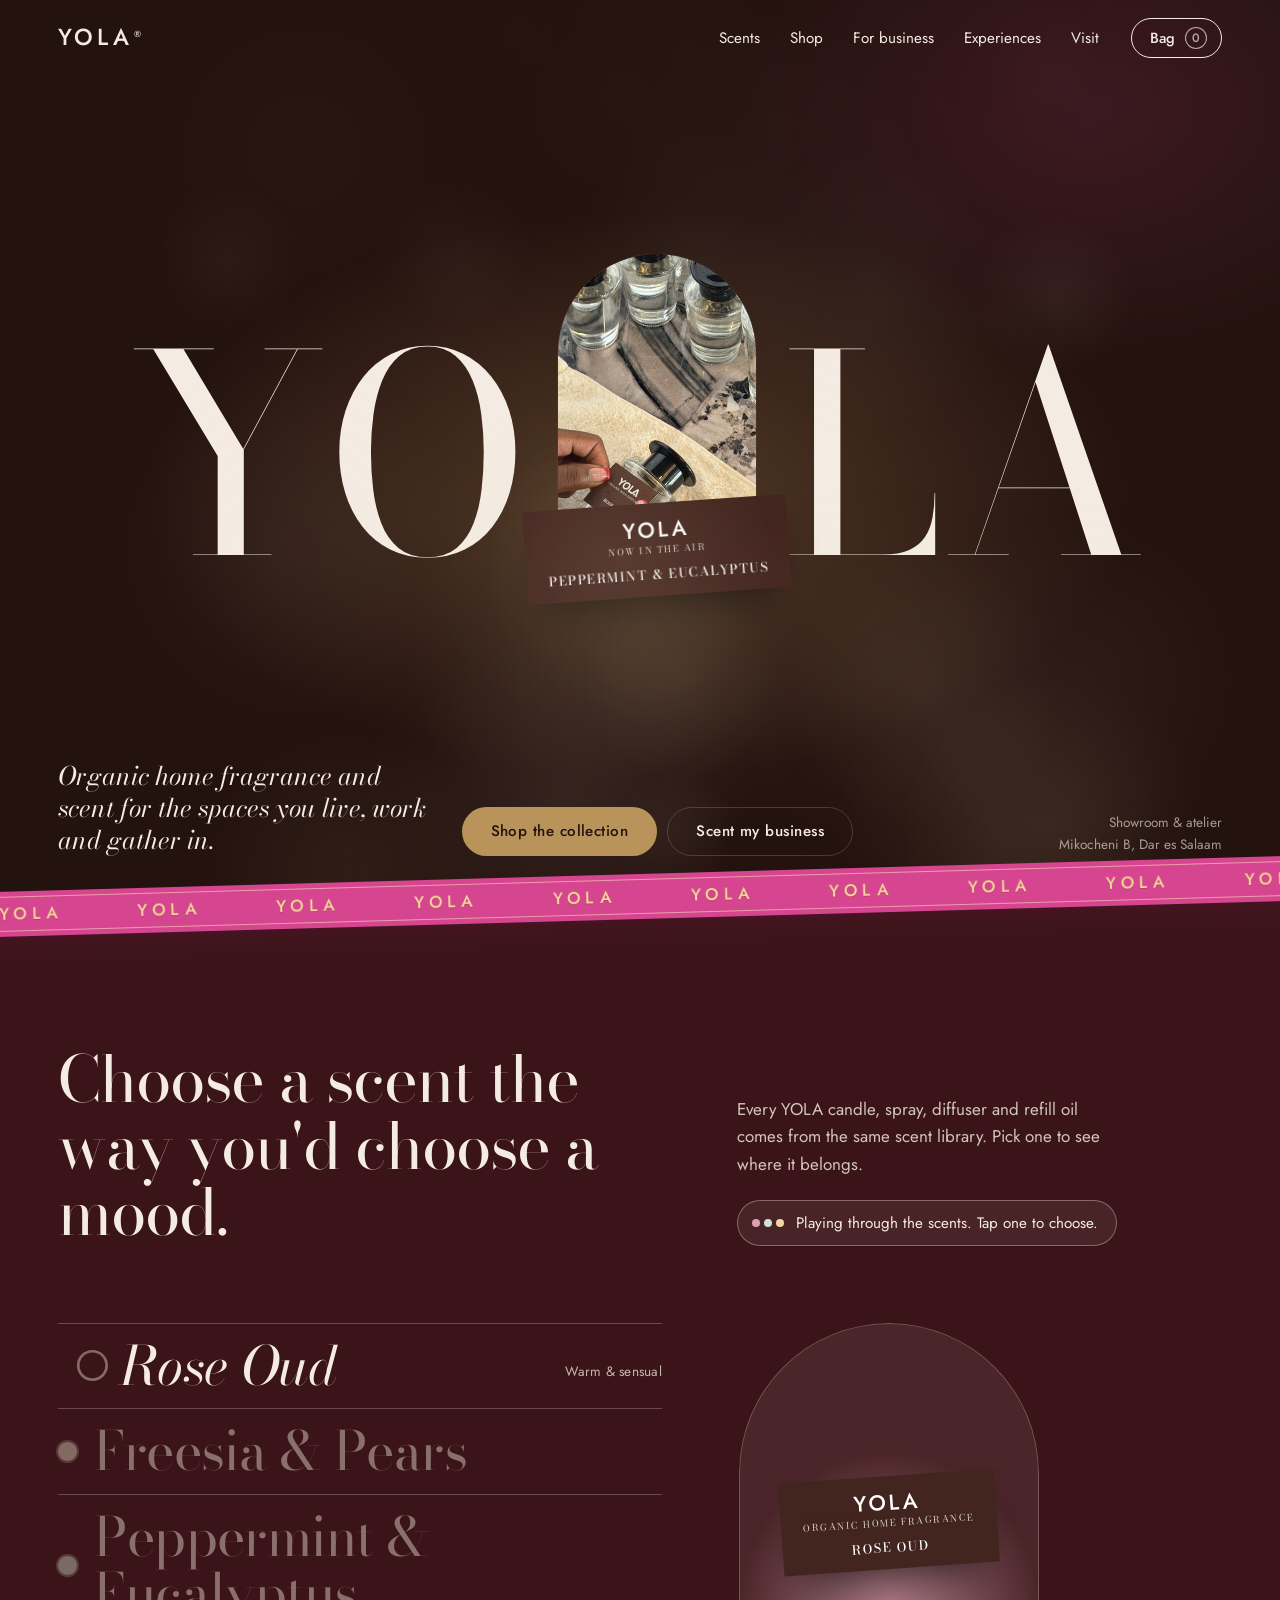
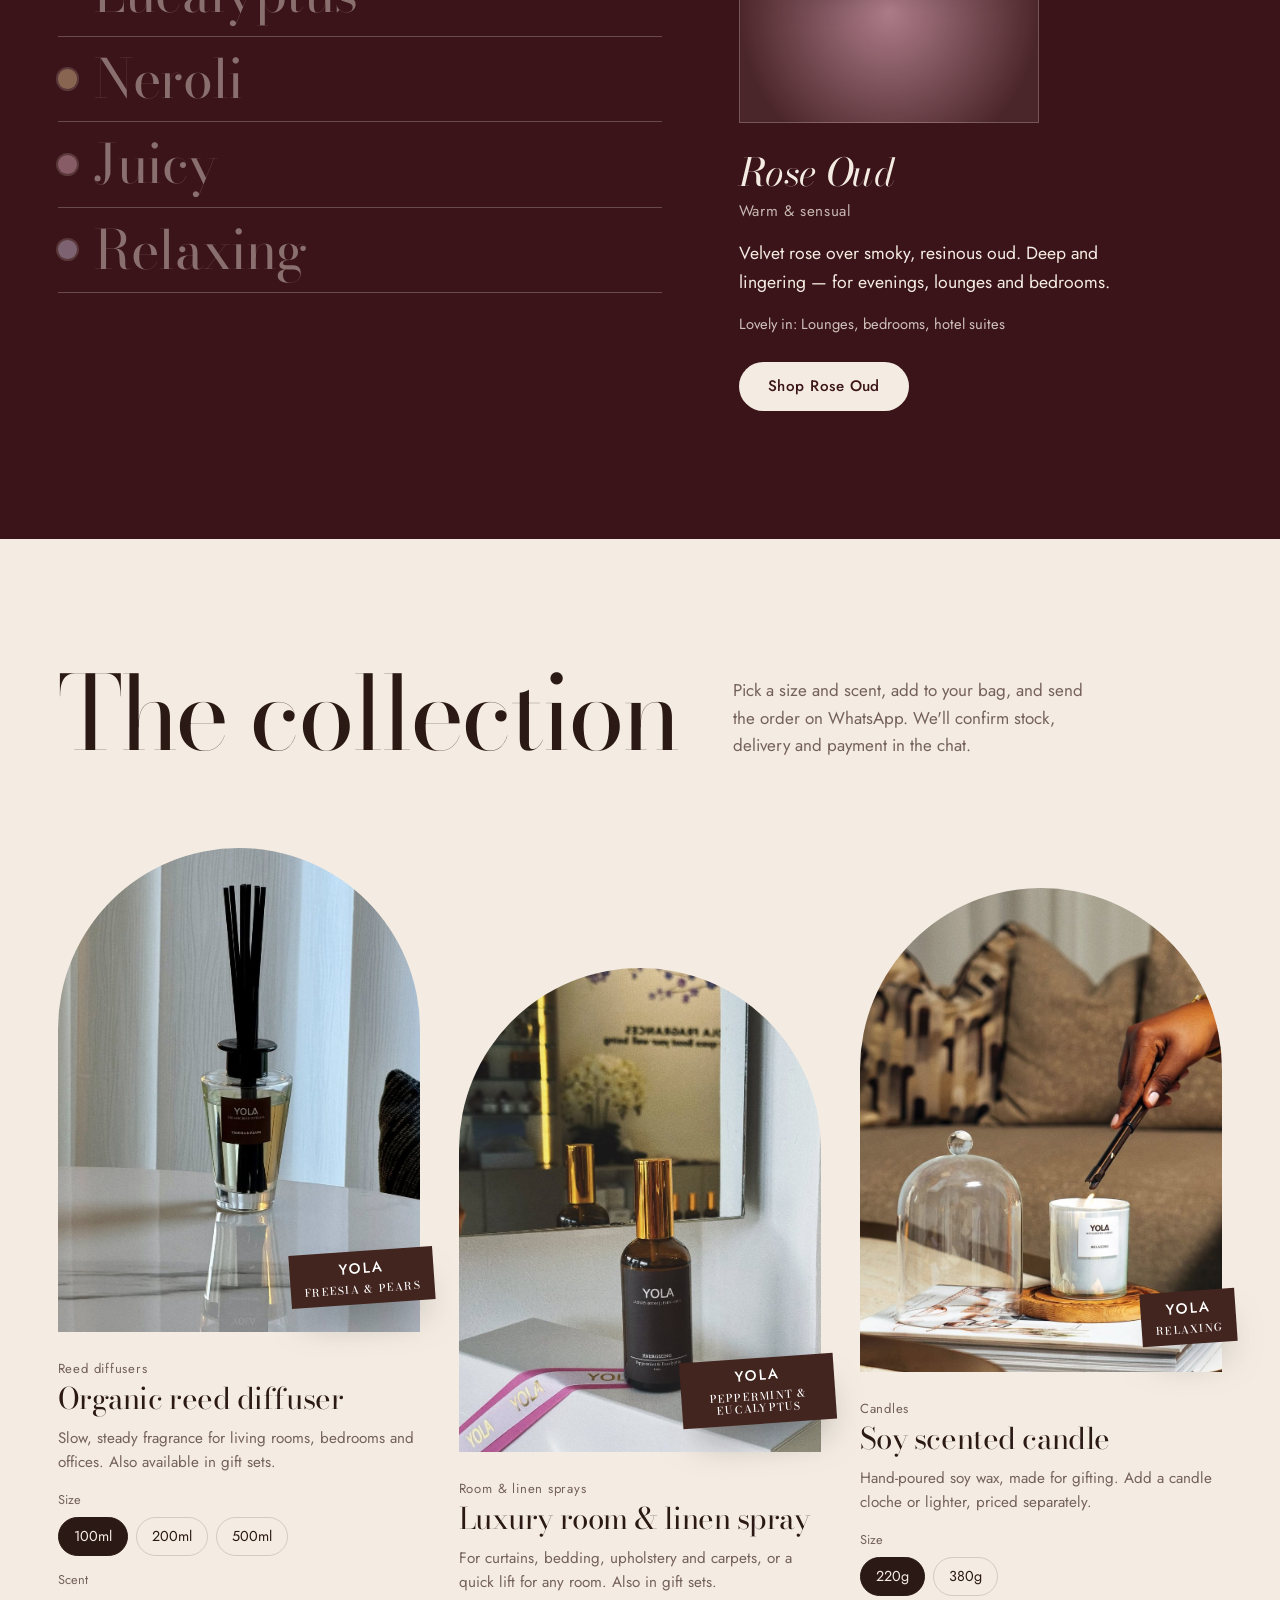
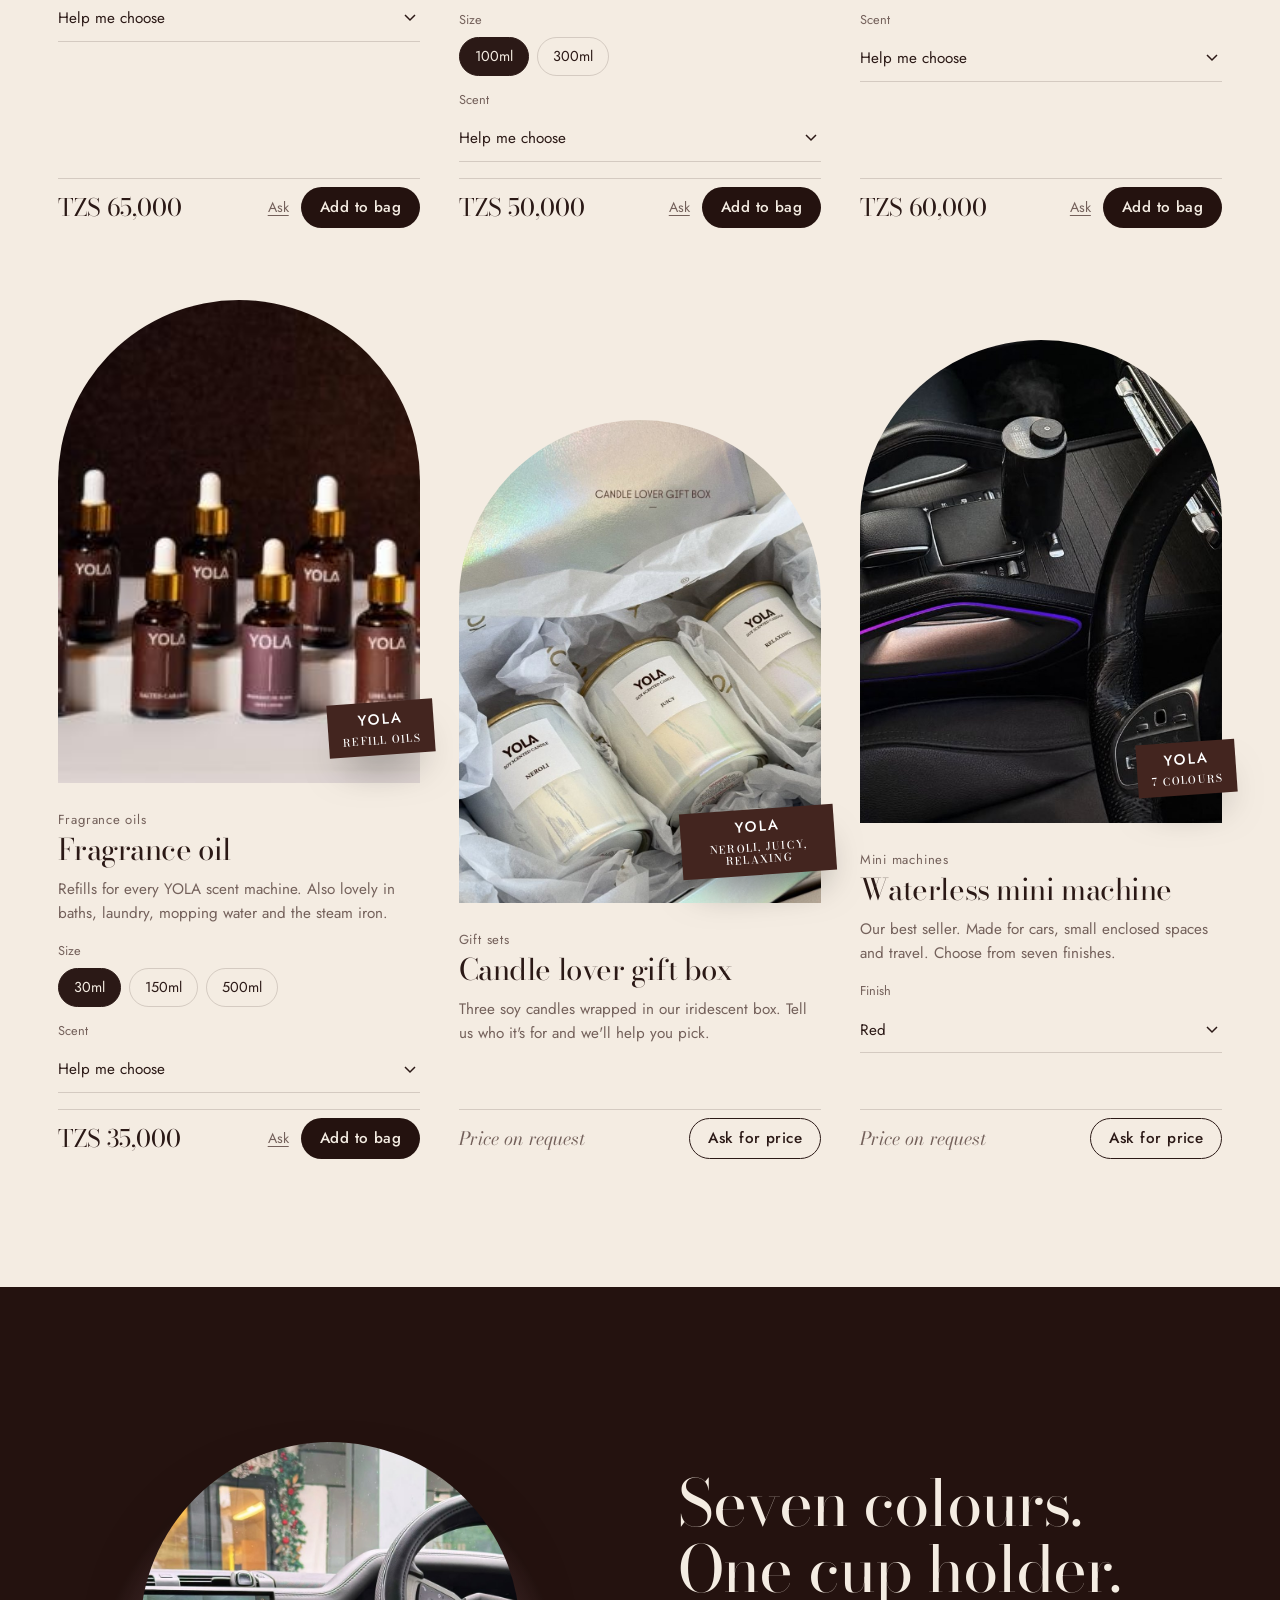
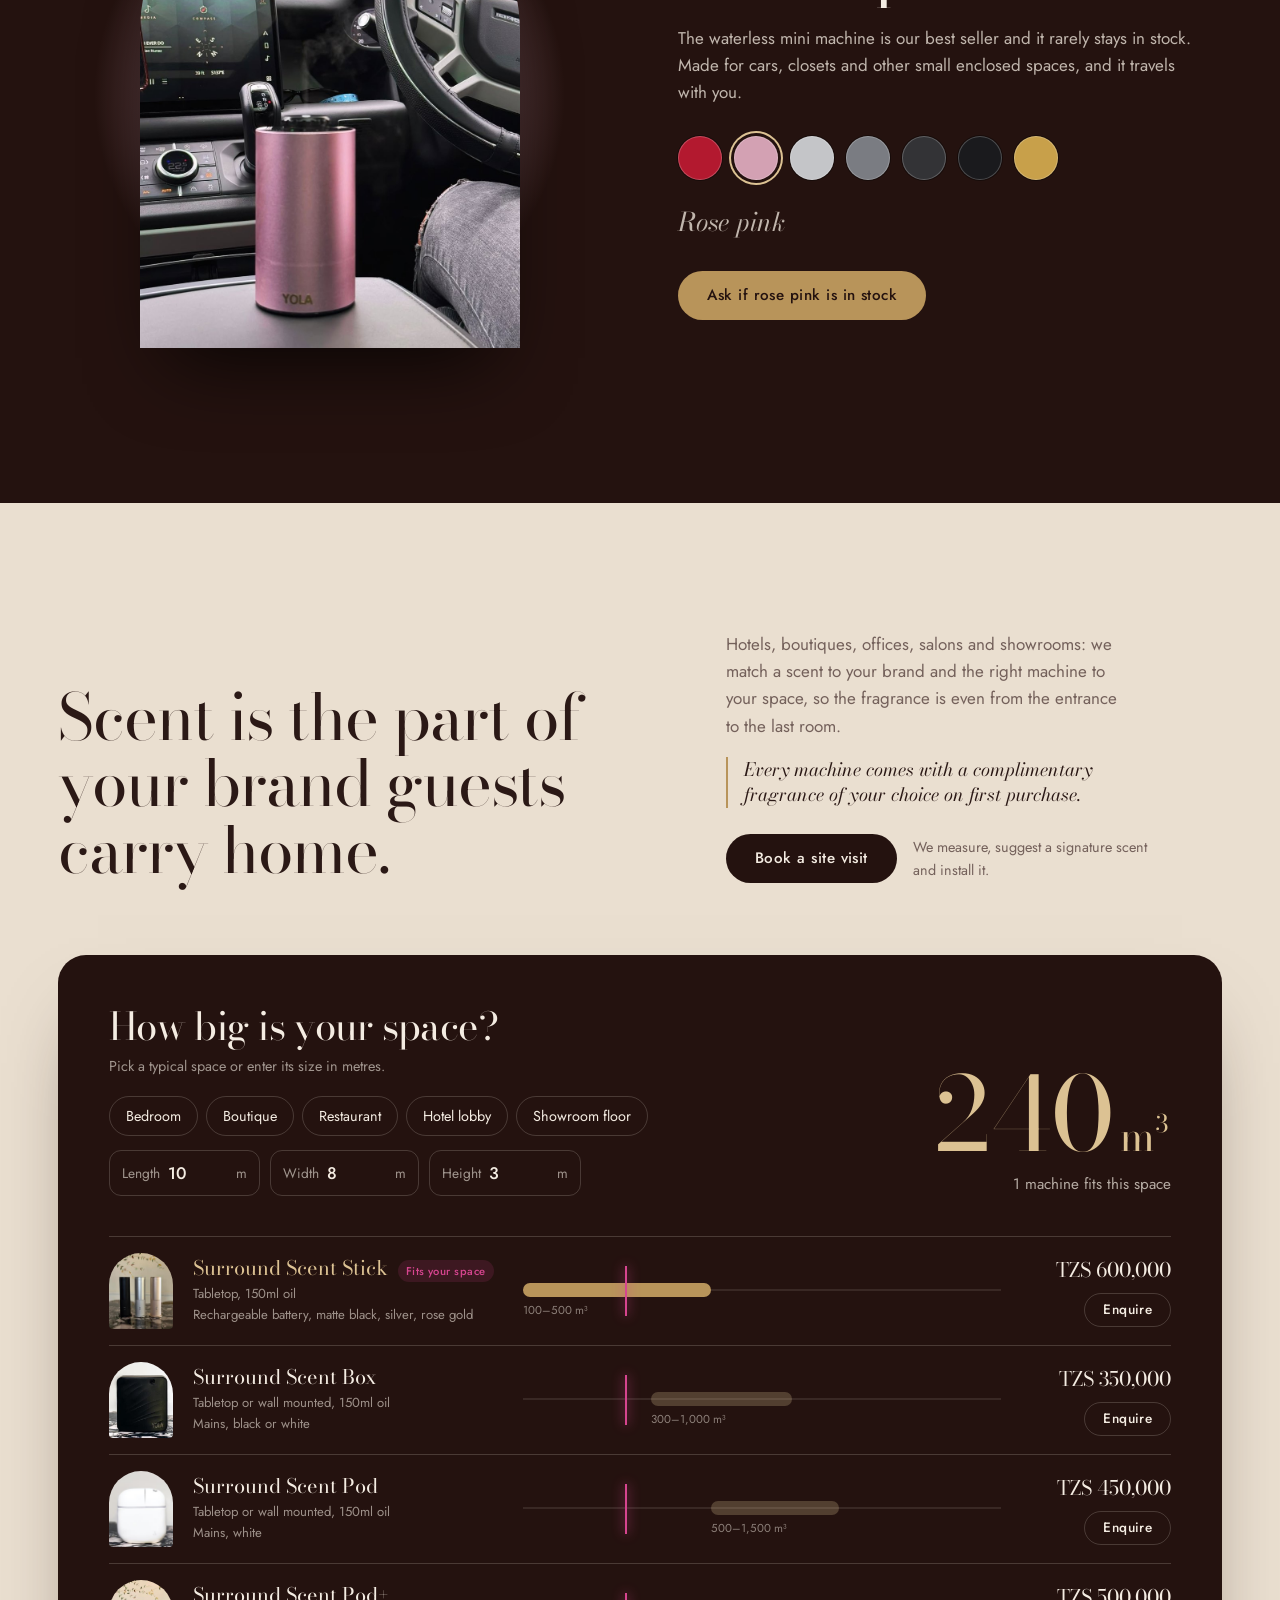
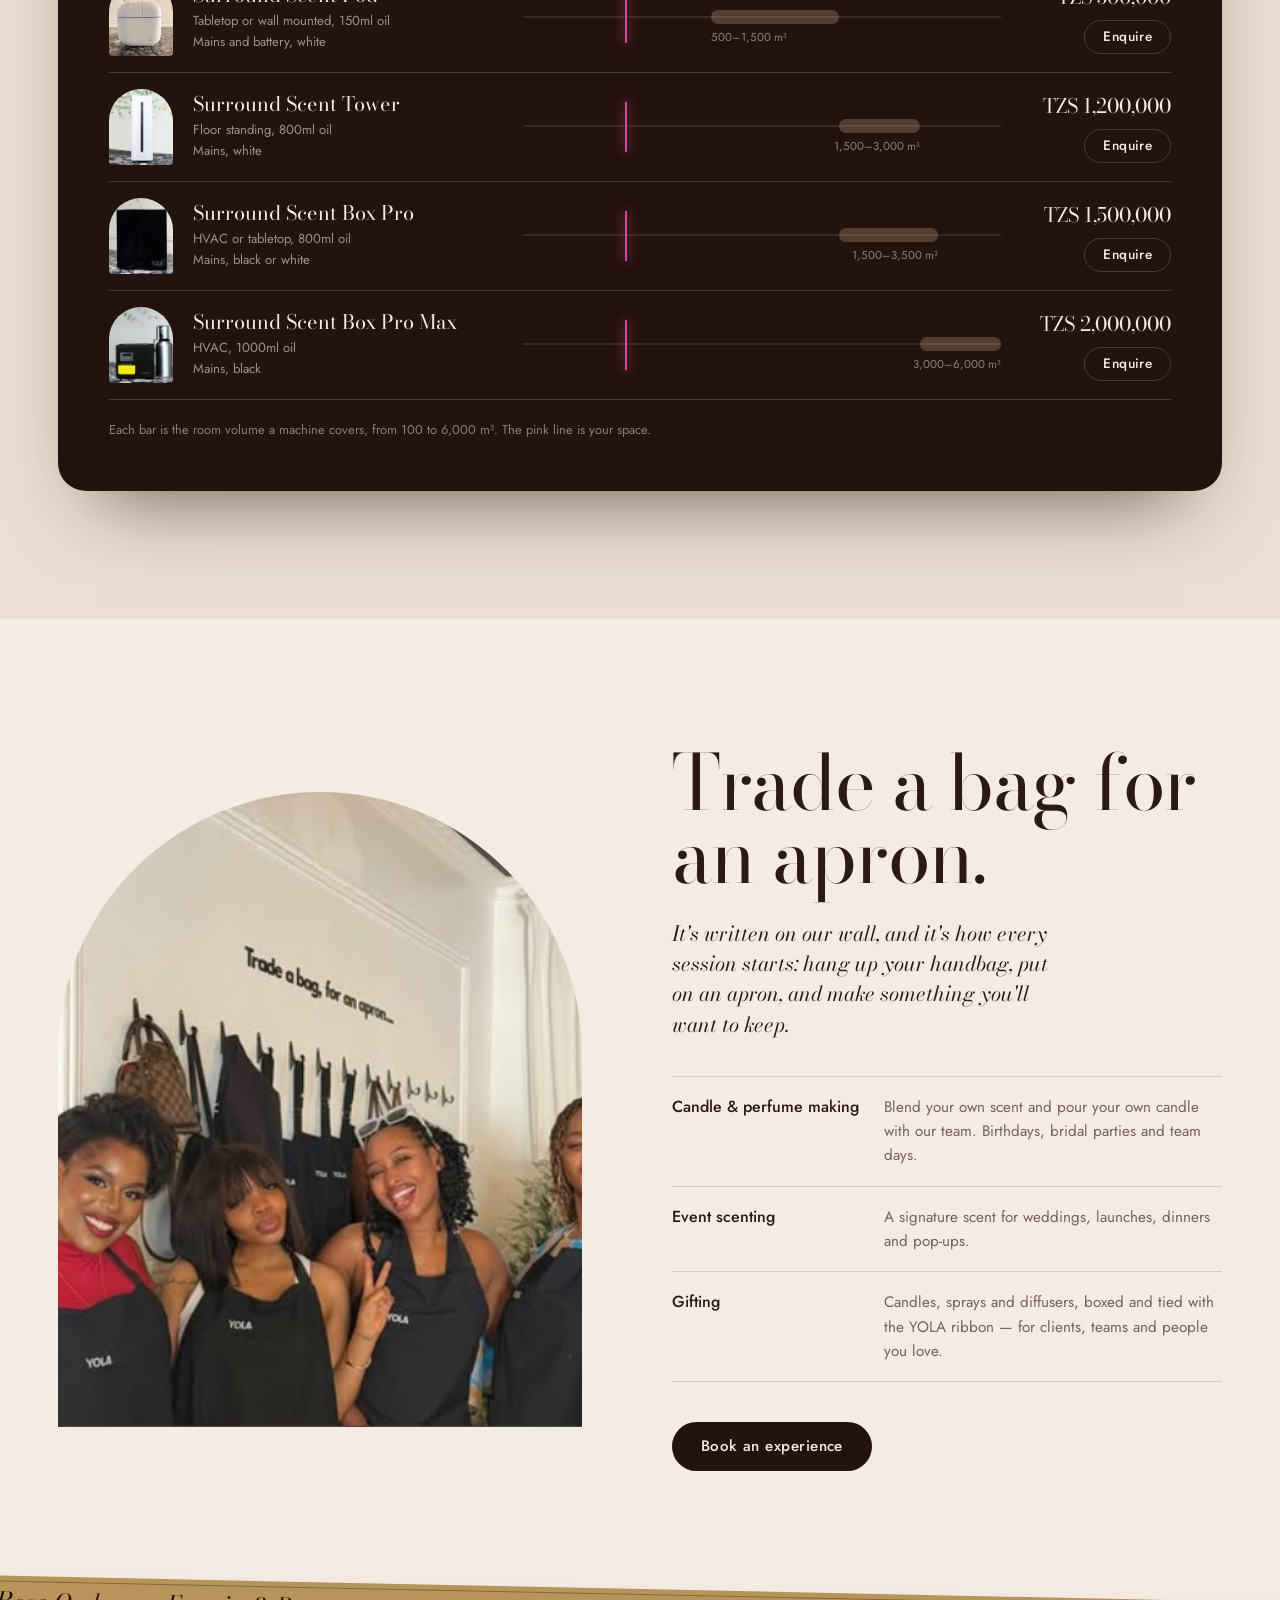
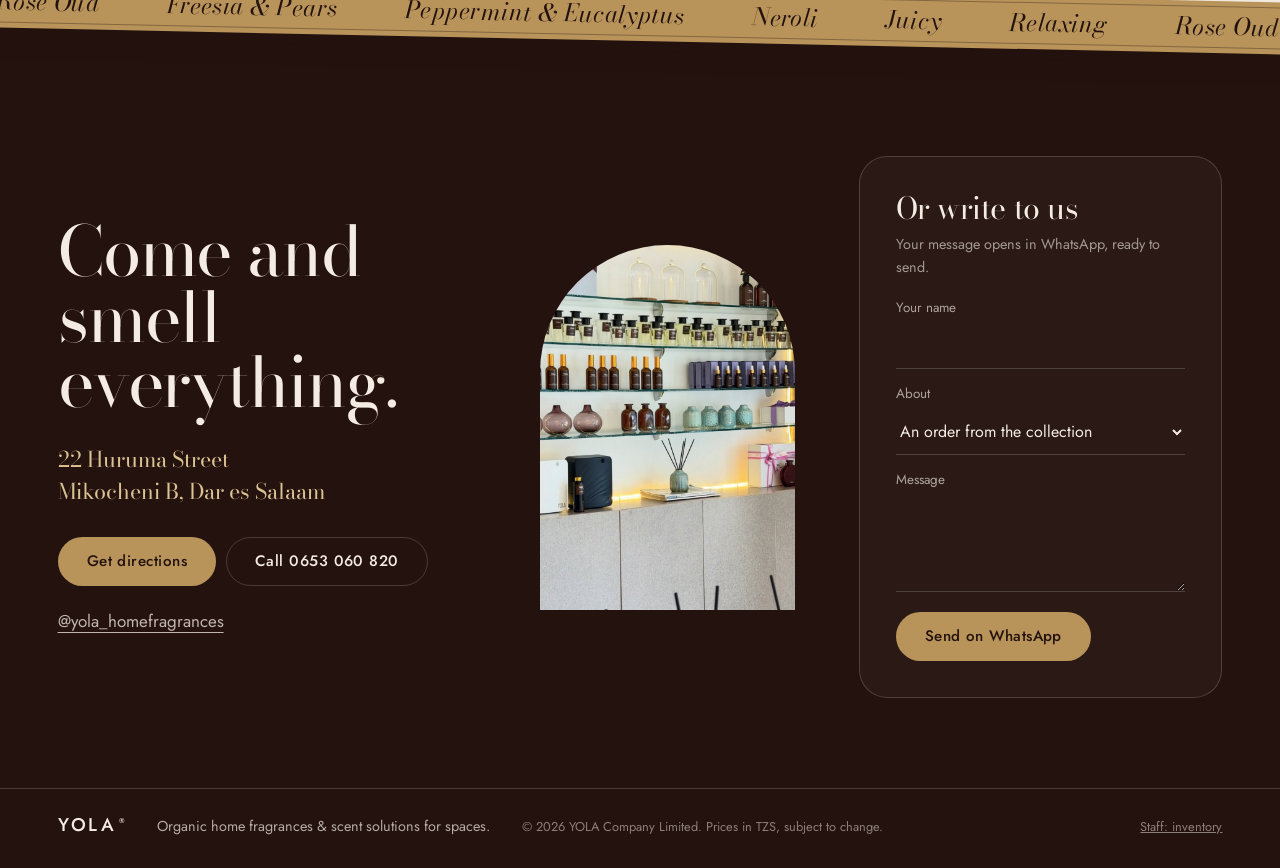
==== commit fab90f3a: "Refine hero, mini machine finishes, scent cue, ending and mobile - Hero splits the wordmark around t" ====
--- a/index.html
+++ b/index.html
@@ -36,14 +36,18 @@
   <!-- HERO: scent made visible -->
   <section class="hero" id="top" aria-labelledby="hero-title">
     <canvas class="mist" data-mist aria-hidden="true"></canvas>
-    <h1 id="hero-title" class="hero-word"><span aria-hidden="true">YOLA</span><span class="sr">YOLA Home Fragrances</span></h1>
-    <figure class="hero-arch">
-      <img src="assets/img/reed-rose-oud.jpg" alt="Hands fixing a YOLA Rose Oud label onto a reed diffuser bottle">
-    </figure>
-    <div class="label hero-tag" aria-hidden="true">
-      <span class="label-brand">YOLA</span>
-      <span class="label-kind">Now in the air</span>
-      <span class="label-scent" data-air>Rose Oud</span>
+    <h1 id="hero-title" class="sr">YOLA Home Fragrances</h1>
+    <div class="hero-stage">
+      <span class="hw" aria-hidden="true">YO</span>
+      <figure class="hero-arch">
+        <img src="assets/img/reed-rose-oud.jpg" alt="Hands fixing a YOLA Rose Oud label onto a reed diffuser bottle">
+        <div class="label hero-tag" aria-hidden="true">
+          <span class="label-brand">YOLA</span>
+          <span class="label-kind">Now in the air</span>
+          <span class="label-scent" data-air>Rose Oud</span>
+        </div>
+      </figure>
+      <span class="hw" aria-hidden="true">LA</span>
     </div>
     <div class="hero-foot">
       <p class="hero-line">Organic home fragrance and scent for the spaces you live, work and gather&nbsp;in.</p>
@@ -63,7 +67,10 @@
     <div class="wardrobe-inner">
       <div class="wardrobe-head">
         <h2 id="wardrobe-title">Choose a scent the way you'd choose a mood.</h2>
-        <p>Every YOLA candle, spray, diffuser and refill oil comes from the same scent library. Pick one to see where it belongs.</p>
+        <div>
+          <p>Every YOLA candle, spray, diffuser and refill oil comes from the same scent library. Pick one to see where it belongs.</p>
+          <p class="wardrobe-hint" data-wardrobe-hint><span class="hint-dots" aria-hidden="true"><i></i><i></i><i></i></span><span data-hint-text>Tap a scent and the room changes with it.</span></p>
+        </div>
       </div>
       <div class="wardrobe-body">
         <ul class="scent-names" role="tablist" aria-label="Scents" data-scent-tabs></ul>
@@ -76,7 +83,7 @@
   <section class="collection" id="collection" aria-labelledby="col-title">
     <div class="col-head">
       <h2 id="col-title">The collection</h2>
-      <p>Pick a size and scent, add to your bag, and send the order on WhatsApp. We'll confirm stock, delivery and payment in the chat.</p>
+      <div><p>Pick a size and scent, add to your bag, and send the order on WhatsApp. We'll confirm stock, delivery and payment in the chat.</p><p class="swipe-hint">Swipe to see all six pieces</p></div>
     </div>
     <div class="product-grid" data-products></div>
   </section>
@@ -85,19 +92,19 @@
   <section class="mini" aria-labelledby="mini-title" data-mini>
     <div class="mini-stage">
       <div class="mini-halo" data-halo></div>
-      <figure class="mini-arch"><img src="assets/img/car-mini-mercedes.jpg" alt="A black YOLA mini scent machine misting in a car console" loading="lazy"></figure>
+      <figure class="mini-arch" data-mini-frame><img src="assets/img/mini-rose-pink.jpg" alt="A YOLA mini scent machine in rose pink, misting inside a car" data-mini-img loading="lazy"></figure>
     </div>
     <div class="mini-copy">
       <h2 id="mini-title">Seven colours. One cup holder.</h2>
       <p>The waterless mini machine is our best seller and it rarely stays in stock. Made for cars, closets and other small enclosed spaces, and it travels with you.</p>
       <div class="swatches" role="radiogroup" aria-label="Choose a finish" data-swatches>
-        <button type="button" role="radio" aria-checked="false" style="--sw:#C2223F" data-colour="Red"><span>Red</span></button>
-        <button type="button" role="radio" aria-checked="true" style="--sw:#D9A3B4" data-colour="Rose pink"><span>Rose pink</span></button>
-        <button type="button" role="radio" aria-checked="false" style="--sw:#D7D7D9" data-colour="Silver"><span>Silver</span></button>
-        <button type="button" role="radio" aria-checked="false" style="--sw:#9A9CA1" data-colour="Graphite"><span>Graphite</span></button>
-        <button type="button" role="radio" aria-checked="false" style="--sw:#2E2E30" data-colour="Matte black"><span>Matte black</span></button>
-        <button type="button" role="radio" aria-checked="false" style="--sw:#0E0E10" data-colour="Gloss black"><span>Gloss black</span></button>
-        <button type="button" role="radio" aria-checked="false" style="--sw:#D4AE52" data-colour="Gold"><span>Gold</span></button>
+        <button type="button" role="radio" aria-checked="false" style="--sw:#B3192F" data-colour="Red" data-img="assets/img/mini-red.jpg"><span>Red</span></button>
+        <button type="button" role="radio" aria-checked="true" style="--sw:#D3A1B3" data-colour="Rose pink" data-img="assets/img/mini-rose-pink.jpg"><span>Rose pink</span></button>
+        <button type="button" role="radio" aria-checked="false" style="--sw:#C4C5C8" data-colour="Silver" data-img="assets/img/mini-silver.jpg"><span>Silver</span></button>
+        <button type="button" role="radio" aria-checked="false" style="--sw:#7A7C82" data-colour="Graphite" data-img="assets/img/mini-graphite.jpg"><span>Graphite</span></button>
+        <button type="button" role="radio" aria-checked="false" style="--sw:#333336" data-colour="Matte black" data-img="assets/img/mini-matte-black.jpg"><span>Matte black</span></button>
+        <button type="button" role="radio" aria-checked="false" style="--sw:#1A1A1D" data-colour="Gloss black" data-img="assets/img/mini-gloss-black.jpg"><span>Gloss black</span></button>
+        <button type="button" role="radio" aria-checked="false" style="--sw:#C8A04A" data-colour="Gold" data-img="assets/img/mini-gold.jpg"><span>Gold</span></button>
       </div>
       <p class="swatch-name" data-swatch-name>Rose pink</p>
       <button class="btn btn-gold" type="button" data-ask-mini>Ask if rose pink is in stock</button>
@@ -111,6 +118,10 @@
       <div>
         <p>Hotels, boutiques, offices, salons and showrooms: we match a scent to your brand and the right machine to your space, so the fragrance is even from the entrance to the last room.</p>
         <p class="gift">Every machine comes with a complimentary fragrance of your choice on first purchase.</p>
+        <div class="mach-cta">
+          <button class="btn btn-dark" type="button" data-ask="Hello YOLA, I'd like to book a site visit for scent marketing at my business.">Book a site visit</button>
+          <span>We measure, suggest a signature scent and install it.</span>
+        </div>
       </div>
     </div>
 
@@ -138,14 +149,6 @@
       <p class="axis-note">Each bar is the room volume a machine covers, from 100 to 6,000 m³. The pink line is your space.</p>
     </div>
 
-    <div class="b2b">
-      <figure class="b2b-img"><img src="assets/img/scent-stick-trio.jpg" alt="Surround Scent Sticks in matte black, silver and rose gold" loading="lazy"></figure>
-      <div class="b2b-copy">
-        <h3>We'll come to you.</h3>
-        <p>We visit, measure, suggest a signature scent and set the machine up on your HVAC, wall or table. We'll keep you stocked with refill oils too.</p>
-        <button class="btn btn-dark" type="button" data-ask="Hello YOLA, I'd like to book a site visit for scent marketing at my business.">Book a site visit</button>
-      </div>
-    </div>
   </section>
 
   <!-- EXPERIENCES -->
@@ -167,14 +170,11 @@
 
   <div class="ribbon ribbon-alt" aria-hidden="true"><div class="ribbon-track" data-ribbon="scents"></div></div>
 
-  <!-- VISIT -->
+  <!-- VISIT + CONTACT -->
   <section class="visit" id="visit" aria-labelledby="visit-title">
     <div class="visit-copy">
       <h2 id="visit-title">Come and smell everything.</h2>
-      <address>
-        22 Huruma Street<br>
-        Mikocheni B, Dar es Salaam
-      </address>
+      <address>22 Huruma Street<br>Mikocheni B, Dar es Salaam</address>
       <div class="visit-actions">
         <a class="btn btn-gold" data-map href="#" target="_blank" rel="noopener">Get directions</a>
         <a class="btn btn-ghost" data-tel href="#">Call 0653 060 820</a>
@@ -182,24 +182,21 @@
       <a class="ig" data-ig href="#" target="_blank" rel="noopener">@yola_homefragrances</a>
     </div>
     <figure class="visit-arch"><img src="assets/img/showroom-shelves.jpg" alt="Shelves of YOLA diffusers, sprays, oils and gift boxes in the Mikocheni showroom" loading="lazy"></figure>
-
     <form class="contact" data-contact novalidate>
-      <h3>Write to us</h3>
+      <h3>Or write to us</h3>
       <p class="hint">Your message opens in WhatsApp, ready to send.</p>
-      <div class="contact-grid">
-        <label>Your name<input name="name" autocomplete="name" required></label>
-        <label>About
-          <select name="topic">
-            <option>An order from the collection</option>
-            <option>Scent machines for my business</option>
-            <option>Candle &amp; perfume making experience</option>
-            <option>Event scenting</option>
-            <option>Gift boxes</option>
-            <option>Something else</option>
-          </select>
-        </label>
-        <label class="wide">Message<textarea name="message" rows="3" required></textarea></label>
-      </div>
+      <label>Your name<input name="name" autocomplete="name" required></label>
+      <label>About
+        <select name="topic">
+          <option>An order from the collection</option>
+          <option>Scent machines for my business</option>
+          <option>Candle &amp; perfume making experience</option>
+          <option>Event scenting</option>
+          <option>Gift boxes</option>
+          <option>Something else</option>
+        </select>
+      </label>
+      <label>Message<textarea name="message" rows="3" required></textarea></label>
       <p class="form-error" data-form-error role="alert" hidden></p>
       <button class="btn btn-gold" type="submit">Send on WhatsApp</button>
     </form>
@@ -207,12 +204,10 @@
 </main>
 
 <footer class="footer">
-  <p class="footer-word" aria-hidden="true">YOLA</p>
-  <div class="footer-row">
-    <p>Organic home fragrances &amp; scent solutions for spaces.</p>
-    <p class="small">© <span data-year>2026</span> YOLA Company Limited. Prices in Tanzanian shillings and subject to change.</p>
-    <a class="small staff" href="inventory/">Staff: inventory</a>
-  </div>
+  <span class="wordmark">YOLA<sup>®</sup></span>
+  <p>Organic home fragrances &amp; scent solutions for spaces.</p>
+  <p class="small">© <span data-year>2026</span> YOLA Company Limited. Prices in TZS, subject to change.</p>
+  <a class="small staff" href="inventory/">Staff: inventory</a>
 </footer>
 
 <!-- BAG DRAWER -->
--- a/assets/css/site.css
+++ b/assets/css/site.css
@@ -26,7 +26,8 @@
 * { box-sizing: border-box; }
 html { scroll-behavior: smooth; }
 @media (prefers-reduced-motion: reduce) { html { scroll-behavior: auto; } }
-html, body { overflow-x: clip; }
+body { overflow-x: hidden; }
+main { overflow-x: clip; }
 body { margin: 0; background: var(--wax); color: var(--ink); font: 400 17px/1.6 var(--sans); -webkit-font-smoothing: antialiased; }
 img { display: block; max-width: 100%; }
 figure { margin: 0; }
@@ -81,40 +82,34 @@
 
 /* ---------- hero ---------- */
 .hero {
-  position: relative; min-height: max(100svh, 680px); overflow: hidden; color: var(--wax);
+  position: relative; min-height: max(100svh, 700px); overflow: hidden; color: var(--wax);
   background:
-    radial-gradient(60% 50% at 50% 58%, rgba(184,148,90,.30), transparent 70%),
-    radial-gradient(40% 40% at 85% 15%, rgba(214,69,143,.14), transparent 70%),
+    radial-gradient(55% 45% at 50% 55%, rgba(184,148,90,.30), transparent 70%),
+    radial-gradient(40% 40% at 85% 12%, rgba(214,69,143,.14), transparent 70%),
     var(--oud);
-  display: grid; grid-template-rows: 1fr auto; padding: 96px var(--gutter) 40px;
+  display: flex; flex-direction: column; justify-content: space-between; gap: 72px; padding: 120px var(--gutter) 44px;
 }
 .mist { position: absolute; inset: 0; width: 100%; height: 100%; z-index: 3; pointer-events: none; }
-.hero-word {
-  position: absolute; left: 0; right: 0; top: 50%; transform: translateY(-58%); z-index: 1;
-  font: 400 clamp(8rem, 29vw, 31rem)/.8 var(--display); letter-spacing: .02em; text-align: center;
-  color: var(--wax); white-space: nowrap; user-select: none;
-}
-.hero-arch {
-  position: absolute; z-index: 2; left: 50%; top: 50%; width: clamp(200px, 21vw, 340px); aspect-ratio: 3 / 4.3;
-  transform: translate(-50%, -54%); border-radius: var(--arch); overflow: hidden;
-  box-shadow: 0 40px 90px -30px rgba(0,0,0,.8), 0 0 0 1px rgba(220,194,147,.35);
-}
-.hero-arch img { width: 100%; height: 100%; object-fit: cover; }
-.hero-tag { position: absolute; z-index: 4; left: calc(50% + clamp(60px, 7vw, 120px)); top: calc(50% + clamp(40px, 8vw, 150px)); transform: rotate(-6deg); }
-.hero-tag .label-scent { min-width: 13ch; transition: opacity .4s; }
-.hero-foot { grid-row: 2; position: relative; z-index: 4; display: grid; grid-template-columns: 1.1fr auto 1fr; align-items: end; gap: 24px; }
+.hero-stage { position: relative; z-index: 2; margin: auto 0; display: flex; align-items: flex-end; justify-content: center; gap: clamp(12px, 2.2vw, 40px); }
+.hw { font: 400 clamp(6rem, 21.5vw, 22rem)/.72 var(--display); letter-spacing: .01em; color: var(--wax); user-select: none; }
+.hero-arch { position: relative; flex: none; width: clamp(150px, 15.5vw, 262px); aspect-ratio: 3 / 4.5; margin-bottom: .2vw; }
+.hero-arch img { width: 100%; height: 100%; object-fit: cover; border-radius: var(--arch); box-shadow: 0 40px 90px -30px rgba(0,0,0,.85), 0 0 0 1px rgba(220,194,147,.4); }
+.hero-tag { position: absolute; left: 50%; bottom: -44px; transform: translateX(-50%) rotate(-4deg); white-space: nowrap; z-index: 4; }
+.hero-tag .label-scent { transition: opacity .4s; }
+.hero-foot { position: relative; z-index: 4; display: grid; grid-template-columns: 1.1fr auto 1fr; align-items: end; gap: 24px; }
 .hero-line { margin: 0; max-width: 24ch; font: italic 400 clamp(1.25rem, 2vw, 1.7rem)/1.25 var(--display); color: var(--wax); }
 .hero-actions { display: flex; gap: 10px; flex-wrap: wrap; justify-content: center; }
 .hero-place { margin: 0; text-align: right; font-size: .85rem; color: rgba(244,236,226,.62); }
 
 @media (prefers-reduced-motion: no-preference) {
-  .hero-word span[aria-hidden] { display: inline-block; animation: word 1.6s cubic-bezier(.2,.7,.1,1) both; }
-  .hero-arch { animation: arch 1.4s .25s cubic-bezier(.2,.7,.1,1) both; }
-  .hero-tag { animation: tag 1s .9s cubic-bezier(.2,.7,.1,1) both; }
-  .hero-foot { animation: fade 1s 1.1s both; }
-  @keyframes word { from { opacity: 0; letter-spacing: .14em; filter: blur(12px); } }
-  @keyframes arch { from { opacity: 0; transform: translate(-50%, -44%); clip-path: inset(100% 0 0 0 round 999px 999px 0 0); } to { clip-path: inset(0 0 0 0 round 999px 999px 0 0); } }
-  @keyframes tag { from { opacity: 0; transform: rotate(-16deg) translateY(30px); } }
+  .hw { animation: word 1.5s cubic-bezier(.2,.7,.1,1) both; }
+  .hw:last-child { animation-delay: .12s; }
+  .hero-arch img { animation: arch 1.4s .3s cubic-bezier(.2,.7,.1,1) both; }
+  .hero-tag { animation: tag 1s 1s cubic-bezier(.2,.7,.1,1) both; }
+  .hero-foot { animation: fade 1s 1.2s both; }
+  @keyframes word { from { opacity: 0; filter: blur(14px); transform: translateY(20px); } }
+  @keyframes arch { from { opacity: 0; clip-path: inset(100% 0 0 0 round 999px 999px 0 0); } to { clip-path: inset(0 0 0 0 round 999px 999px 0 0); } }
+  @keyframes tag { from { opacity: 0; transform: translateX(-50%) rotate(-14deg) translateY(30px); } }
   @keyframes fade { from { opacity: 0; } }
 }
 
@@ -147,9 +142,27 @@
 .wardrobe-head { display: grid; grid-template-columns: 1.3fr 1fr; gap: 48px; align-items: end; margin-bottom: clamp(40px, 6vw, 80px); }
 .wardrobe-head h2 { font-size: clamp(2.4rem, 5vw, 4.4rem); max-width: 16ch; }
 .wardrobe-head p { margin: 0; opacity: .82; max-width: 38ch; }
+.wardrobe-head .wardrobe-hint {
+  opacity: 1; display: inline-flex; align-items: center; gap: 12px; margin-top: 22px; padding: 10px 18px 10px 14px; font-size: .95rem;
+  border: 1px solid color-mix(in srgb, var(--fg) 35%, transparent); border-radius: 999px; background: color-mix(in srgb, var(--fg) 7%, transparent); max-width: 100%;
+}
+.hint-dots { display: inline-flex; gap: 4px; }
+.hint-dots i { width: 8px; height: 8px; border-radius: 50%; background: var(--accent); }
+.hint-dots i:nth-child(2) { background: #CFE2D6; } .hint-dots i:nth-child(3) { background: #F3D6A0; }
+@media (prefers-reduced-motion: no-preference) {
+  .hint-dots i { animation: hop 1.6s ease-in-out infinite; }
+  .hint-dots i:nth-child(2) { animation-delay: .15s; } .hint-dots i:nth-child(3) { animation-delay: .3s; }
+  @keyframes hop { 0%, 60%, 100% { transform: none; } 30% { transform: translateY(-4px); } }
+}
 .wardrobe-body { display: grid; grid-template-columns: 1.25fr 1fr; gap: clamp(32px, 6vw, 96px); align-items: start; }
 .scent-names { list-style: none; margin: 0; padding: 0; border-top: 1px solid color-mix(in srgb, var(--fg) 25%, transparent); }
-.scent-names li { border-bottom: 1px solid color-mix(in srgb, var(--fg) 25%, transparent); }
+.scent-names li { position: relative; border-bottom: 1px solid color-mix(in srgb, var(--fg) 25%, transparent); }
+.scent-names .nm { display: inline-flex; align-items: center; gap: .32em; }
+.scent-names .dot { width: .36em; height: .36em; border-radius: 50%; background: var(--dot); flex: none; box-shadow: 0 0 0 2px color-mix(in srgb, var(--fg) 40%, transparent); transition: transform .3s; }
+.scent-names button:hover .dot, .scent-names button[aria-selected="true"] .dot { transform: scale(1.35); }
+.scent-names li::after { content: ""; position: absolute; left: 0; bottom: -1px; height: 2px; width: 0; background: var(--fg); }
+.wardrobe.auto .scent-names li.on::after { animation: fill var(--auto-ms, 3000ms) linear forwards; }
+@keyframes fill { to { width: 100%; } }
 .scent-names button {
   width: 100%; text-align: left; background: none; border: 0; color: inherit; cursor: pointer; padding: 14px 0;
   display: flex; align-items: baseline; justify-content: space-between; gap: 20px;
@@ -184,6 +197,7 @@
 .col-head { display: grid; grid-template-columns: 1.3fr 1fr; gap: 40px; align-items: end; margin-bottom: clamp(48px, 7vw, 96px); }
 .col-head h2 { font-size: clamp(3.2rem, 8vw, 7.5rem); line-height: .9; letter-spacing: -.03em; }
 .col-head p { margin: 0; color: var(--muted); max-width: 36ch; }
+.swipe-hint { display: none; font-size: .88rem; letter-spacing: .02em; color: var(--ink) !important; margin-top: 14px !important; }
 .product-grid { display: grid; grid-template-columns: repeat(3, 1fr); gap: 72px clamp(24px, 3vw, 48px); }
 .product:nth-child(3n+2) { margin-top: 120px; }
 .product:nth-child(3n+3) { margin-top: 40px; }
@@ -226,7 +240,8 @@
 .mini-stage { position: relative; display: grid; place-items: center; min-height: 560px; }
 .mini-halo { position: absolute; width: min(90%, 560px); aspect-ratio: 1; border-radius: 50%; background: radial-gradient(circle, var(--halo) 0%, color-mix(in srgb, var(--halo) 55%, transparent) 38%, transparent 68%); opacity: .75; transition: background .8s; }
 .mini-arch { position: relative; width: min(78%, 380px); aspect-ratio: 3/4; border-radius: var(--arch); overflow: hidden; box-shadow: 0 40px 80px -30px rgba(0,0,0,.8); }
-.mini-arch img { width: 100%; height: 100%; object-fit: cover; }
+.mini-arch img { position: absolute; inset: 0; width: 100%; height: 100%; object-fit: cover; transition: opacity .55s ease; }
+.mini-arch img.incoming { opacity: 0; }
 .mini-copy { max-width: 520px; }
 .mini-copy h2 { font-size: clamp(2.6rem, 5vw, 4.4rem); }
 .mini-copy > p { color: rgba(244,236,226,.75); margin: 22px 0 30px; }
@@ -244,6 +259,8 @@
 .mach-head h2 { font-size: clamp(2.4rem, 5vw, 4.4rem); max-width: 17ch; }
 .mach-head p { color: var(--muted); max-width: 40ch; }
 .mach-head .gift { color: var(--ink); font: italic 400 1.15rem/1.4 var(--display); margin: 0; padding-left: 16px; border-left: 2px solid var(--gold); }
+.mach-cta { display: flex; align-items: center; gap: 16px; flex-wrap: wrap; margin-top: 26px; }
+.mach-cta span { font-size: .9rem; color: var(--muted); max-width: 26ch; }
 .finder { background: var(--oud); color: var(--wax); border-radius: 28px; padding: clamp(24px, 4vw, 56px); box-shadow: 0 40px 80px -40px rgba(36,18,15,.7); }
 .finder-form { display: grid; grid-template-columns: 1fr auto; gap: 24px 48px; align-items: end; margin-bottom: 40px; }
 .finder h3 { font-size: clamp(1.9rem, 3vw, 2.6rem); }
@@ -299,39 +316,37 @@
 .exp-list dt { font: 500 1rem var(--sans); }
 .exp-list dd { margin: 0; color: var(--muted); font-size: .95rem; }
 
-/* ---------- visit ---------- */
+/* ---------- visit + contact ---------- */
 .visit {
-  background: var(--oud); color: var(--wax); padding: clamp(110px, 12vw, 170px) var(--gutter) clamp(60px, 8vw, 100px);
-  display: grid; grid-template-columns: 1.15fr 1fr; gap: clamp(40px, 6vw, 96px); align-items: center;
-}
-.visit-copy h2 { font-size: clamp(3rem, 7vw, 6.4rem); line-height: .92; max-width: 10ch; }
-.visit address { font-style: normal; font: 400 1.4rem/1.5 var(--display); color: var(--gold-lt); margin: 32px 0; }
+  background: var(--oud); color: var(--wax); padding: clamp(110px, 11vw, 150px) var(--gutter) clamp(56px, 7vw, 90px);
+  display: grid; grid-template-columns: 1.15fr minmax(220px, .7fr) 1fr; gap: clamp(32px, 5vw, 72px); align-items: center;
+}
+.visit-copy h2 { font-size: clamp(2.8rem, 5.4vw, 5rem); line-height: .95; max-width: 9ch; }
+.visit address { font-style: normal; font: 400 1.35rem/1.5 var(--display); color: var(--gold-lt); margin: 28px 0; }
 .visit-actions { display: flex; flex-wrap: wrap; gap: 10px; }
-.ig { display: inline-block; margin-top: 26px; color: rgba(244,236,226,.75); text-underline-offset: 5px; }
+.ig { display: inline-block; margin-top: 22px; color: rgba(244,236,226,.75); text-underline-offset: 5px; }
 .ig:hover { color: var(--gold-lt); }
-.visit-arch { border-radius: var(--arch); overflow: hidden; aspect-ratio: 3/4; max-width: 480px; justify-self: end; width: 100%; }
+.visit-arch { border-radius: var(--arch); overflow: hidden; aspect-ratio: 3/4.3; width: 100%; max-width: 320px; justify-self: center; }
 .visit-arch img { width: 100%; height: 100%; object-fit: cover; }
-.contact { grid-column: 1 / -1; margin-top: clamp(40px, 6vw, 80px); padding: clamp(24px, 4vw, 48px); border: 1px solid var(--line-lt); border-radius: 28px; display: grid; gap: 10px; }
-.contact h3 { font-size: 2.2rem; }
-.contact .hint { color: rgba(244,236,226,.6); margin: 0 0 10px; }
-.contact-grid { display: grid; grid-template-columns: 1fr 1fr; gap: 16px; }
-.contact-grid .wide { grid-column: 1 / -1; }
-.contact label { display: grid; gap: 6px; font-size: .86rem; color: rgba(244,236,226,.65); }
+.contact { padding: clamp(24px, 3vw, 36px); border: 1px solid var(--line-lt); border-radius: 28px; display: grid; gap: 14px; background: rgba(244,236,226,.03); }
+.contact h3 { font-size: 1.9rem; }
+.contact .hint { color: rgba(244,236,226,.6); margin: -6px 0 4px; }
+.contact label { display: grid; gap: 4px; font-size: .84rem; color: rgba(244,236,226,.65); }
 .contact input, .contact select, .contact textarea {
-  font: inherit; font-size: 1rem; color: var(--wax); padding: 12px 0; border: 0; border-bottom: 1px solid var(--line-lt); background: transparent; border-radius: 0;
+  font: inherit; font-size: 1rem; color: var(--wax); padding: 10px 0; border: 0; border-bottom: 1px solid var(--line-lt); background: transparent; border-radius: 0;
 }
 .contact select option { color: var(--ink); }
 .contact input:focus, .contact select:focus, .contact textarea:focus { outline: none; border-bottom-color: var(--gold-lt); }
 .contact textarea { resize: vertical; }
-.contact .btn { justify-self: start; margin-top: 10px; }
+.contact .btn { justify-self: start; margin-top: 6px; }
 .form-error { color: #FFB3C8; font-size: .92rem; margin: 0; }
 
 /* ---------- footer ---------- */
-.footer { background: var(--oud); color: rgba(244,236,226,.7); padding: 0 var(--gutter) 40px; overflow: hidden; }
-.footer-word { margin: 0; font: 400 clamp(6rem, 33vw, 34rem)/.78 var(--display); color: rgba(244,236,226,.07); text-align: center; letter-spacing: .02em; border-top: 1px solid var(--line-lt); padding-top: 40px; }
-.footer-row { display: flex; flex-wrap: wrap; gap: 12px 32px; justify-content: space-between; align-items: baseline; margin-top: 24px; }
-.footer-row p { margin: 0; }
-.footer .small { font-size: .82rem; color: rgba(244,236,226,.5); }
+.footer { background: var(--oud); color: rgba(244,236,226,.7); padding: 26px var(--gutter) 30px; border-top: 1px solid var(--line-lt); display: flex; flex-wrap: wrap; align-items: baseline; gap: 10px 32px; }
+.footer .wordmark { color: var(--wax); font-size: 1.15rem; }
+.footer p { margin: 0; font-size: .9rem; }
+.footer .small { font-size: .8rem; color: rgba(244,236,226,.5); }
+.footer .staff { margin-left: auto; }
 
 /* ---------- bag drawer ---------- */
 .scrim { position: fixed; inset: 0; background: rgba(36,18,15,.5); z-index: 40; }
@@ -370,39 +385,78 @@
   .product:nth-child(2n) { margin-top: 90px; }
   .mrow { grid-template-columns: 56px 1fr auto; }
   .mrow .track { grid-column: 1 / -1; grid-row: 2; }
+  .visit { grid-template-columns: 1fr 1fr; }
+  .visit-arch { display: none; }
 }
 @media (max-width: 860px) {
   .nav-links { display: none; }
   .bag-btn { margin-left: auto; }
-  .hero { --stage: min(92vw, 600px); --mid: calc(64px + var(--stage) / 2); min-height: 0; grid-template-rows: auto; padding-top: calc(64px + var(--stage)); }
-  .hero-word { top: var(--mid); font-size: 33vw; }
-  .hero-arch { top: var(--mid); width: 24vw; }
-  .hero-tag { left: auto; right: 5vw; top: calc(var(--mid) + 18vw); }
-  .hero-foot { grid-template-columns: 1fr; text-align: left; gap: 18px; }
+  .hero { min-height: auto; padding-top: 128px; gap: 96px; }
+  .hw { font-size: 23vw; }
+  .hero-arch { width: 21vw; }
+  .hero-foot { grid-template-columns: 1fr; gap: 22px; }
   .hero-actions { justify-content: flex-start; }
   .hero-place { text-align: left; }
-  .wardrobe-head, .wardrobe-body, .col-head, .mach-head, .experiences, .visit, .mini, .b2b, .finder-form { grid-template-columns: 1fr; }
+  .wardrobe-head, .wardrobe-body, .col-head, .mach-head, .experiences, .visit, .mini, .finder-form { grid-template-columns: 1fr; }
   .scent-card { position: static; }
-  .mini-stage { min-height: 420px; }
+  .mini-stage { min-height: 440px; }
   .volume { text-align: left; }
   .volume small { margin-left: 0; }
-  .visit-arch { justify-self: start; }
-  .exp-list div { grid-template-columns: 1fr; gap: 4px; }
+  .exp-list div { grid-template-columns: 1fr; gap: 6px; }
+  .footer .staff { margin-left: 0; }
+}
+@media (max-width: 760px) {
+  /* the collection becomes a swipeable row */
+  .collection { padding-left: 0; padding-right: 0; }
+  .col-head { padding: 0 var(--gutter); }
+  .product-grid {
+    display: grid; grid-template-columns: none; grid-auto-flow: column; grid-auto-columns: 80vw; gap: 22px;
+    overflow-x: auto; contain: paint; scroll-snap-type: x mandatory; padding: 8px var(--gutter) 28px; scroll-padding: 0 var(--gutter); scrollbar-width: none;
+  }
+  .product-grid::-webkit-scrollbar { display: none; }
+  .product { scroll-snap-align: start; }
+  .product:nth-child(n) { margin-top: 0; }
+  .swipe-hint { display: block; }
 }
 @media (max-width: 560px) {
-  body { font-size: 16px; }
-  .hero-tag { padding: 12px 16px 10px; }
-  .hero-tag .label-brand { font-size: 1rem; }
-  .hero-foot { padding-bottom: 20px; }
-  .product-grid { grid-template-columns: 1fr; gap: 64px; }
-  .product:nth-child(n) { margin-top: 0; }
+  body { font-size: 16.5px; line-height: 1.7; }
+  :root { --gutter: 22px; }
+  .hero { min-height: min(100svh, 820px); padding-top: 104px; gap: 40px; padding-bottom: 36px; }
+  .hw { font-size: 23vw; }
+  .hero-arch { width: 21vw; }
+  .hero-tag { padding: 9px 14px 8px; bottom: -76px; transform: translateX(-50%) rotate(-3deg); }
+  .hero-tag .label-brand { font-size: .95rem; }
+  .hero-tag .label-kind { font-size: .5rem; }
+  .hero-tag .label-scent { font-size: .66rem; margin-top: 5px; }
+  .hero-line { font-size: 1.45rem; }
+  .hero-actions .btn { flex: 1 1 100%; }
+  .wardrobe { padding-top: 120px; padding-bottom: 96px; }
+  .wardrobe-head { gap: 22px; margin-bottom: 44px; }
+  .wardrobe-head h2 { font-size: 2.5rem; }
+  .scent-names button { font-size: 2rem; padding: 16px 0; }
+  .scent-names button small { display: none; }
+  .scent-bottle { display: none; }
+  .scent-card { padding-top: 12px; }
+  .collection { padding-top: 104px; padding-bottom: 96px; }
+  .col-head { gap: 20px; margin-bottom: 36px; }
+  .col-head h2 { font-size: 3.6rem; }
+  .product h3 { font-size: 1.7rem; }
   .product-img .label { right: 10px; }
-  .scent-names button small { display: none; }
-  .mrow { grid-template-columns: 48px 1fr; }
-  .mrow img { width: 48px; height: 58px; }
-  .mrow-buy { grid-column: 1 / -1; flex-direction: row; justify-content: space-between; align-items: center; min-width: 0; }
-  .mrow .track { grid-row: 3; }
+  .mini { padding-top: 96px; padding-bottom: 96px; gap: 40px; }
+  .mini-stage { min-height: 380px; }
+  .swatches { gap: 9px; }
+  .swatches button { width: 38px; height: 38px; }
+  .machines { padding-top: 96px; padding-bottom: 96px; }
+  .mach-head { gap: 22px; }
+  .finder { border-radius: 22px; padding: 26px 20px; }
+  .mrow { grid-template-columns: 1fr auto; gap: 6px 14px; padding: 18px 0; }
+  .mrow img, .mrow .spec { display: none; }
+  .mrow > div:nth-child(2) { grid-column: 1; }
+  .mrow-buy { grid-column: 2; grid-row: 1; min-width: 0; gap: 4px; }
+  .mrow .track { grid-row: 2; grid-column: 1 / -1; }
+  .mrow-buy .btn { padding: 0; border: 0; background: none; text-decoration: underline; text-underline-offset: 3px; font-size: .82rem; }
   .mrow.match h4::after { display: block; width: max-content; margin: 6px 0 0; }
-  .contact-grid { grid-template-columns: 1fr; }
   .dims input { width: 44px; }
-}
+  .experiences { padding-top: 96px; padding-bottom: 110px; gap: 44px; }
+  .visit { padding-top: 120px; gap: 48px; }
+}
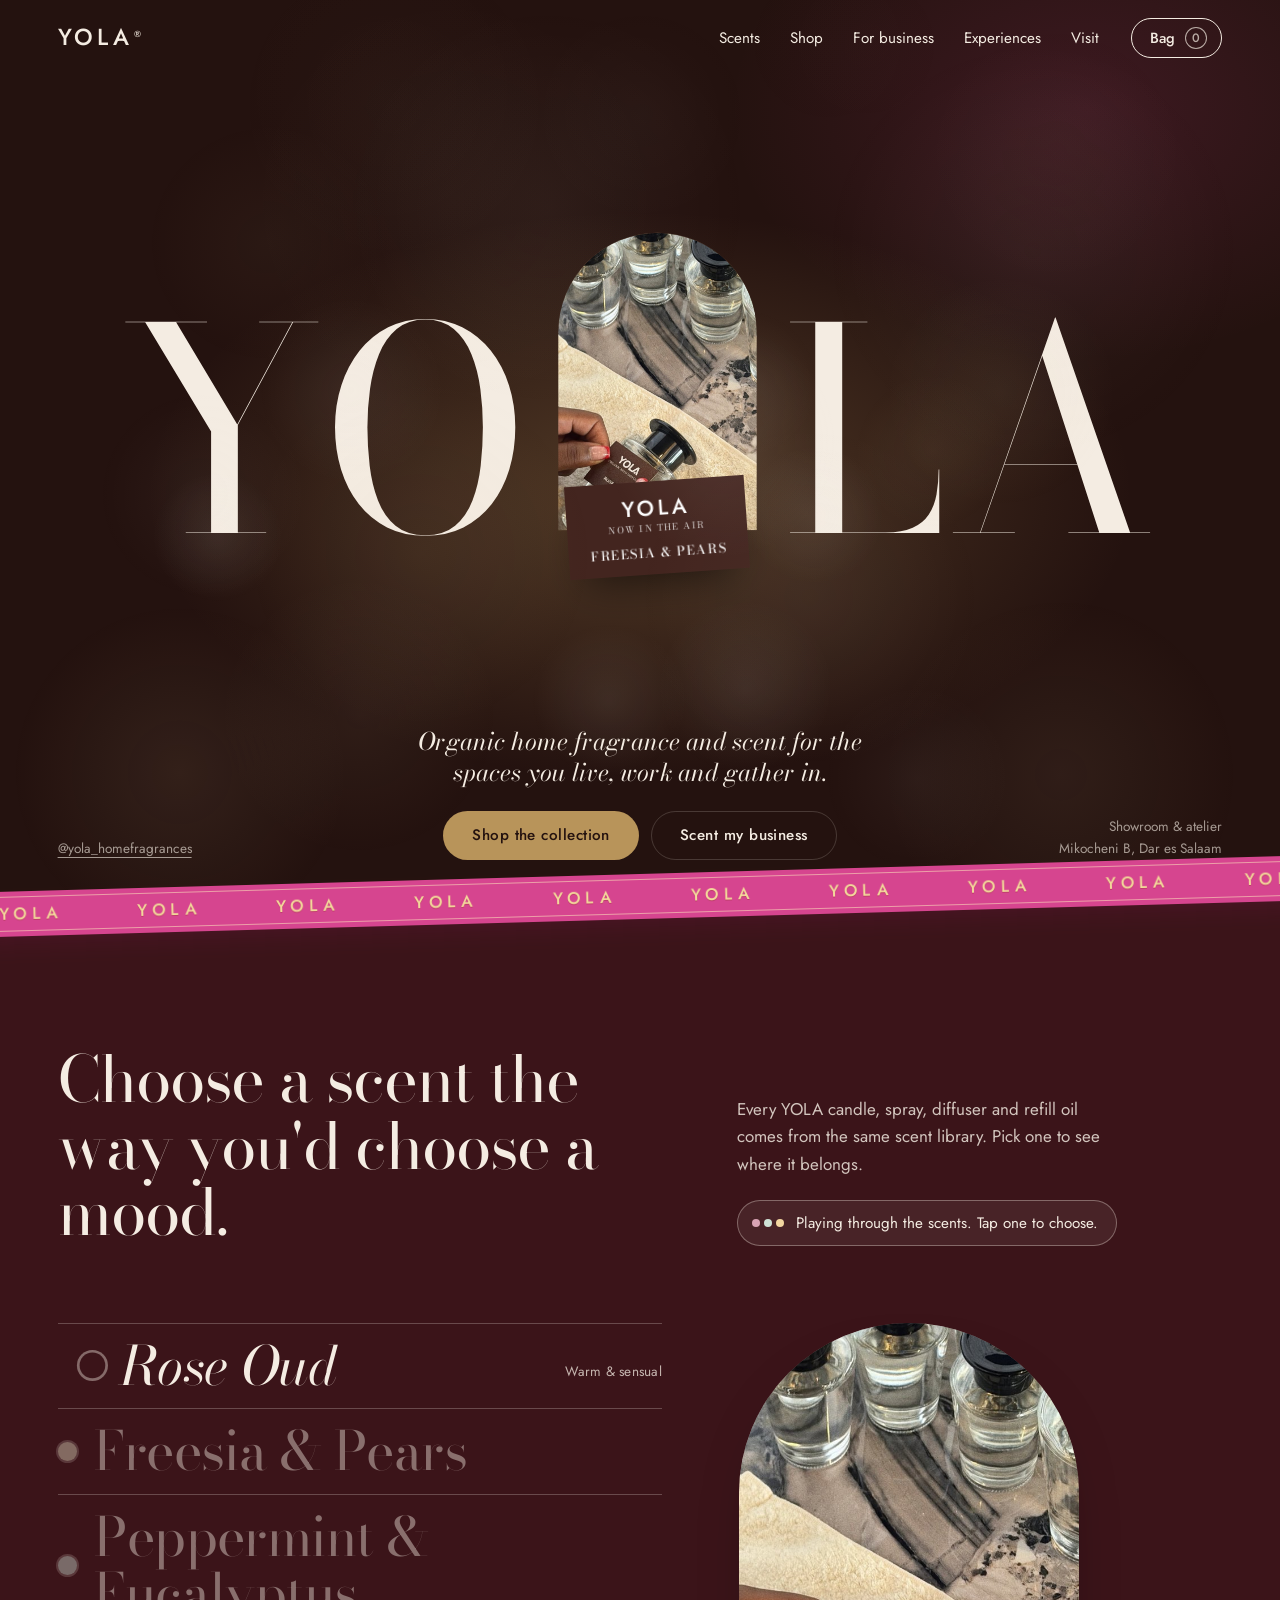
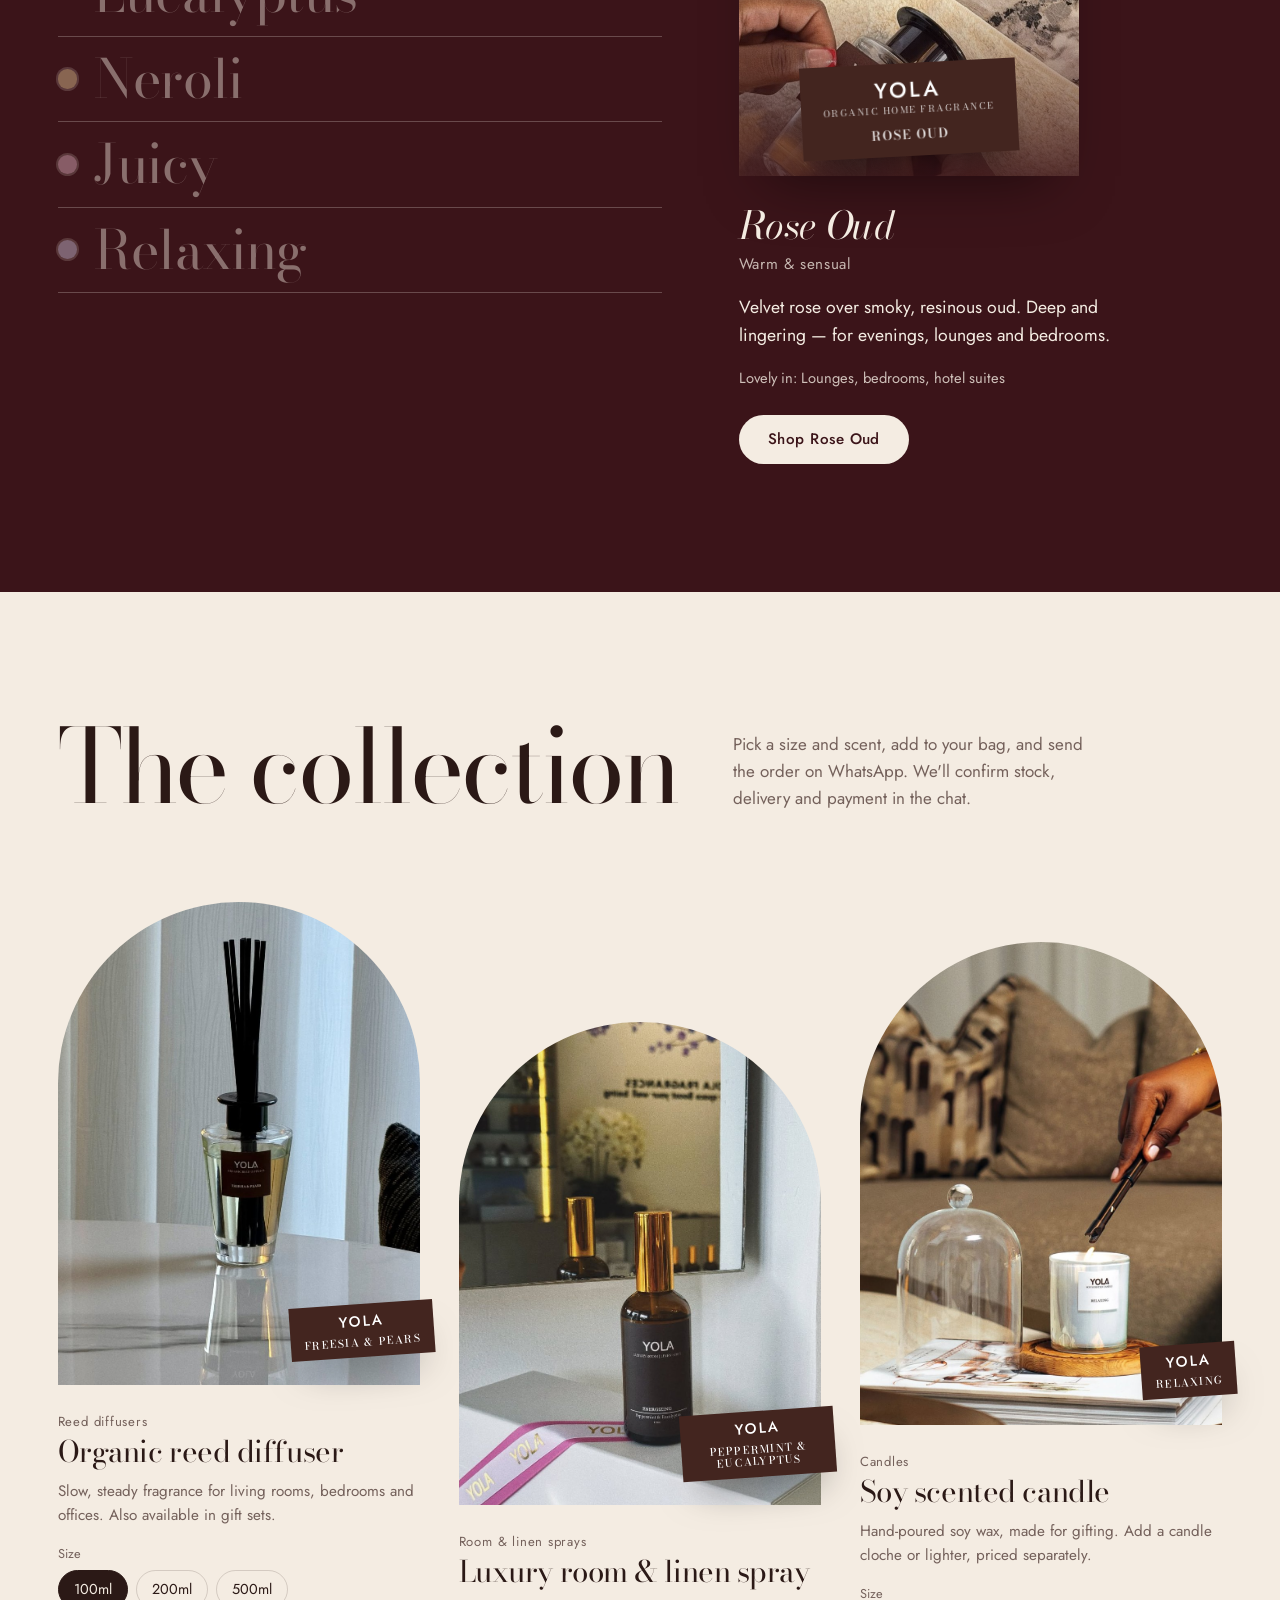
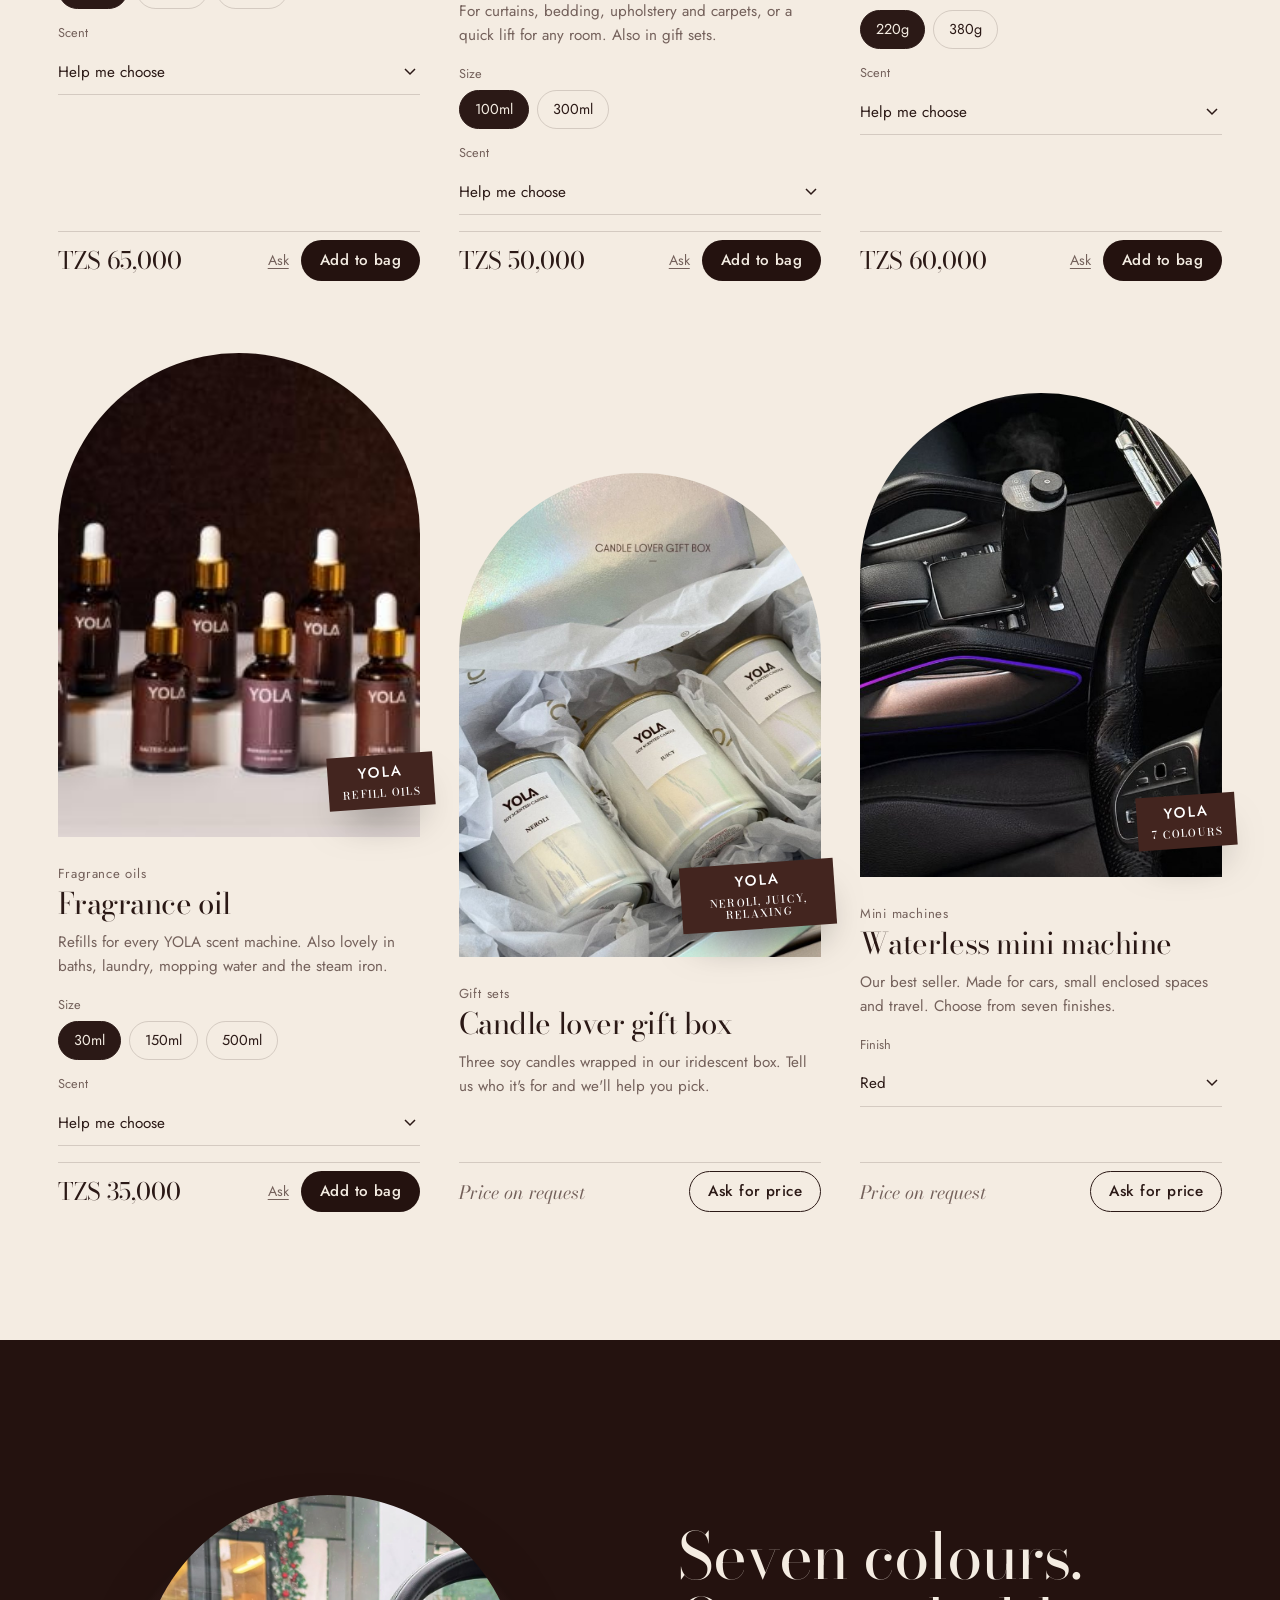
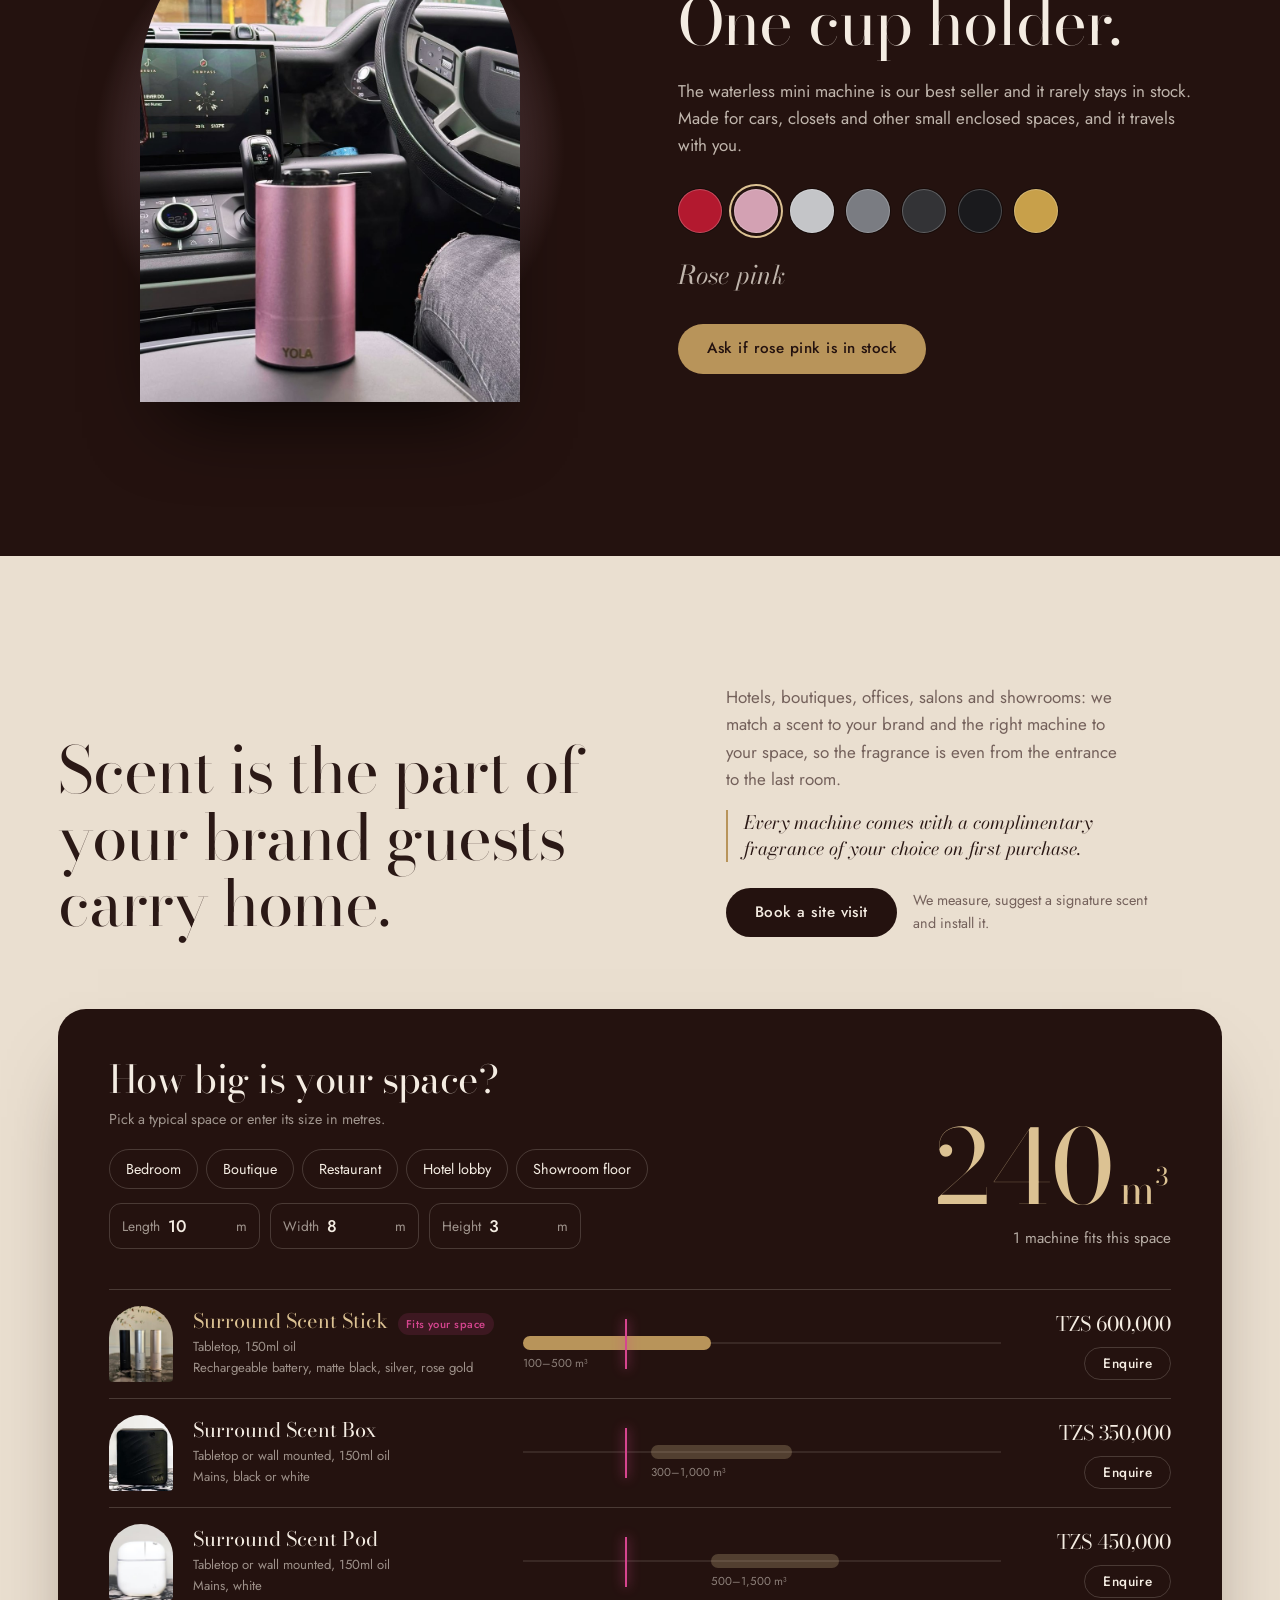
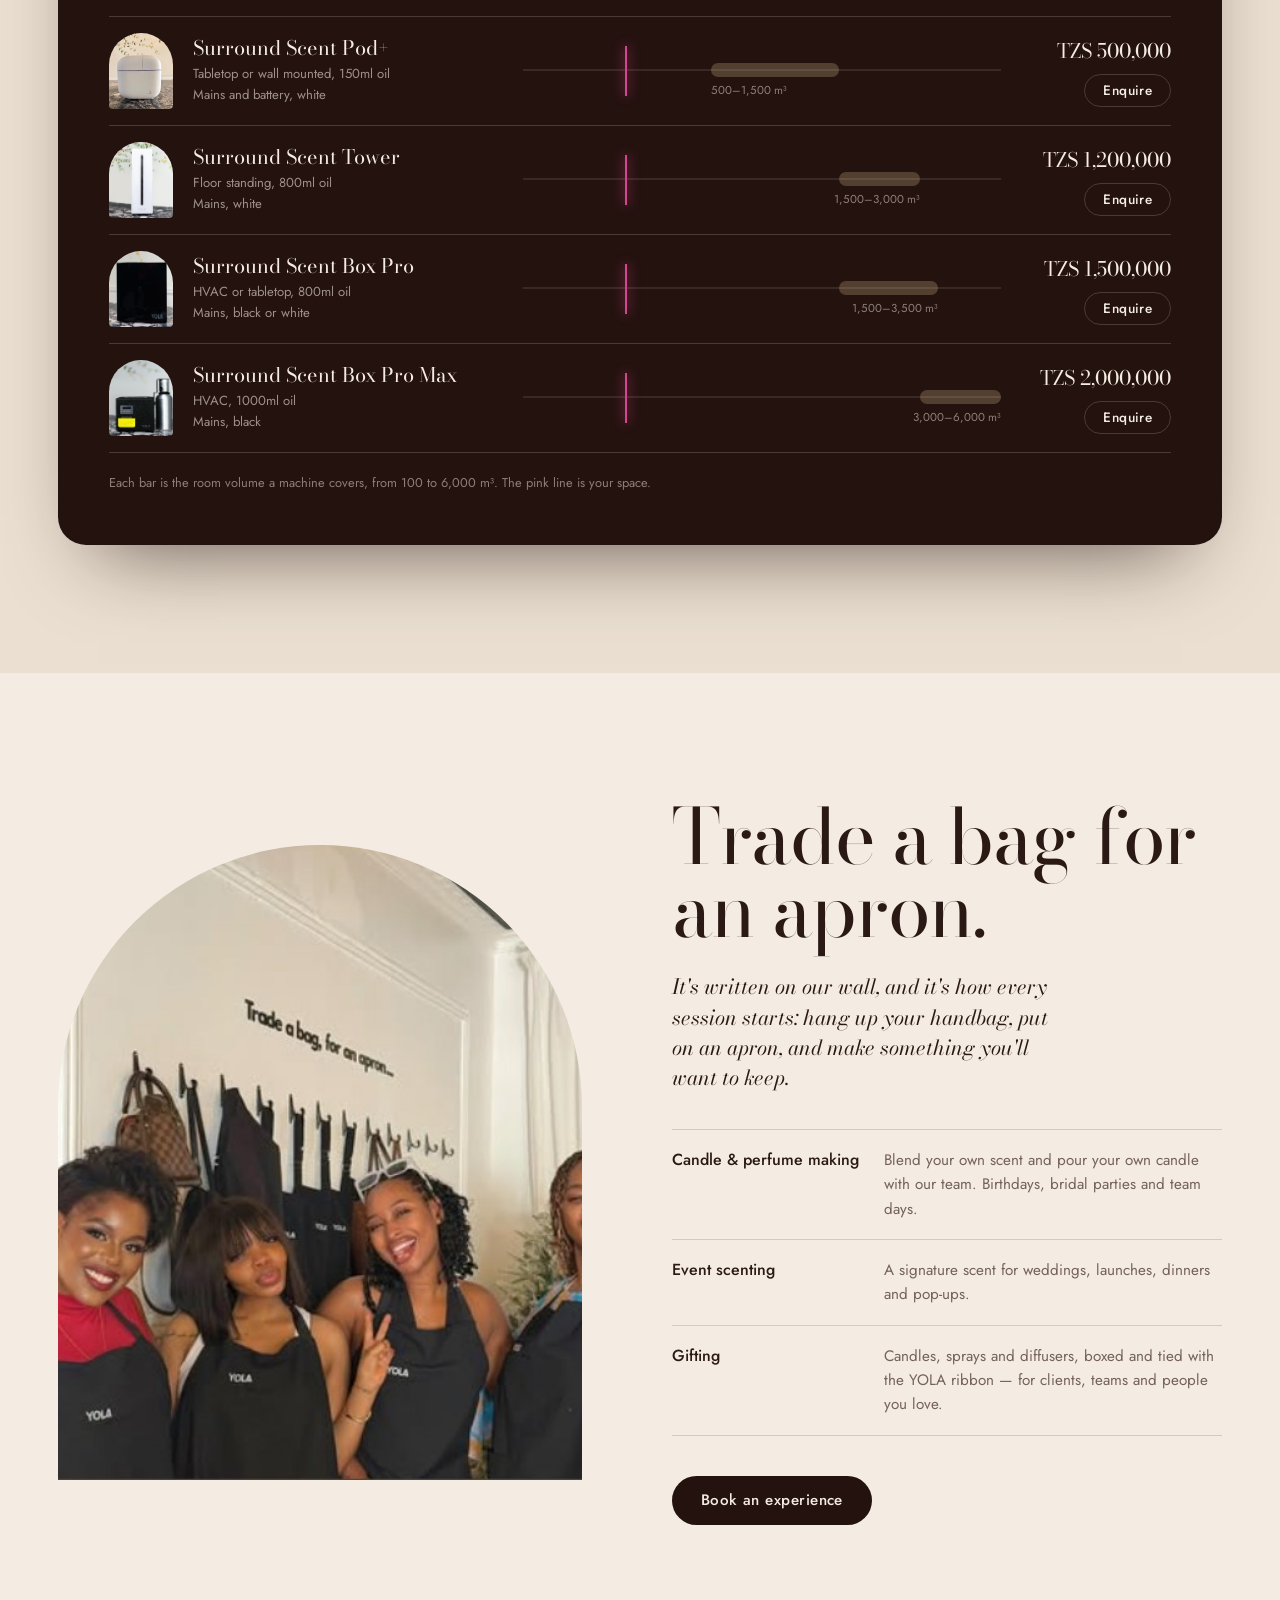
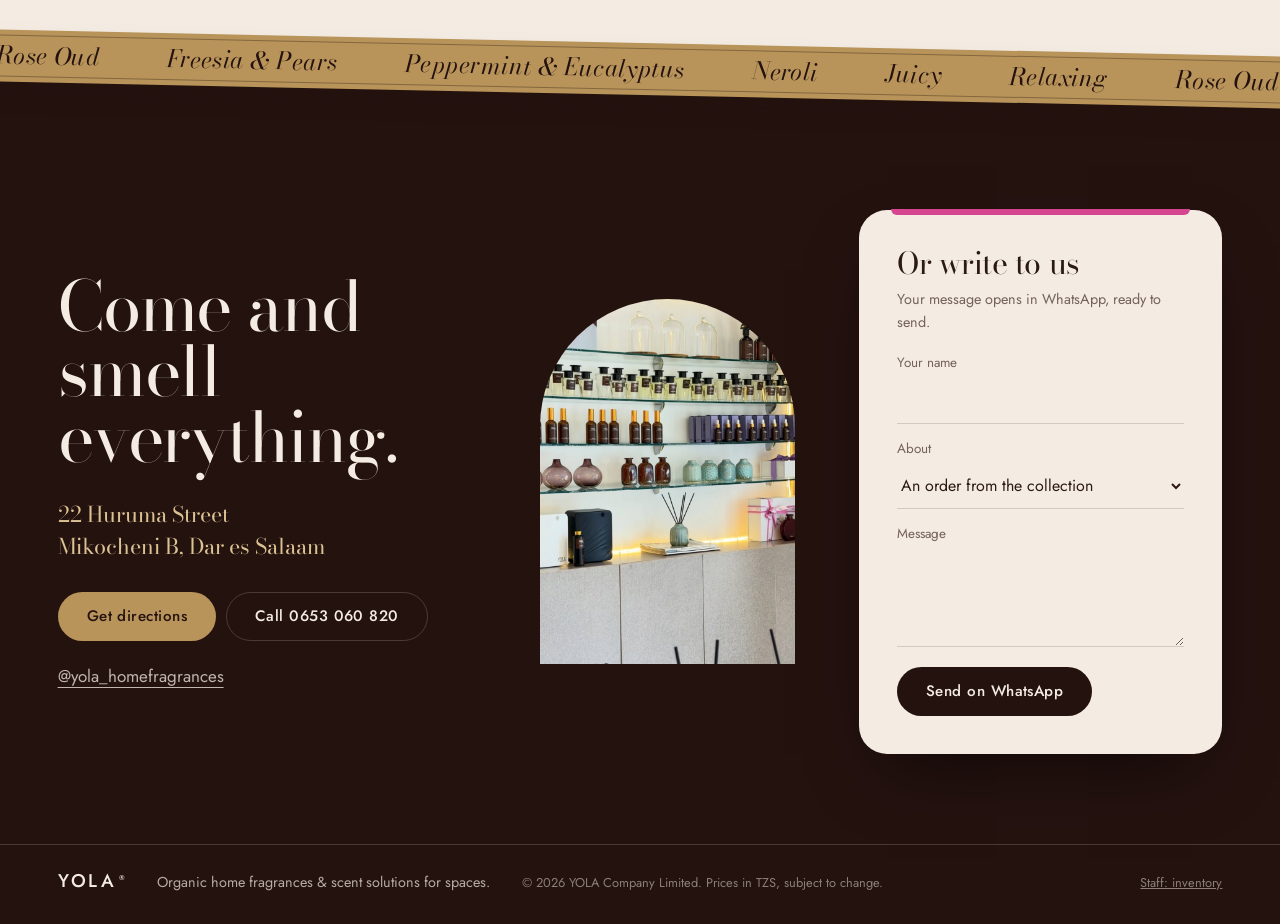
==== commit 6b26b46a: "Fix colour picker and autoplay, centred laptop hero, scent photos - Mini machine: all seven finishes" ====
--- a/index.html
+++ b/index.html
@@ -11,8 +11,8 @@
   <meta property="og:image" content="assets/img/showroom-shelves.jpg">
   <link rel="icon" href="data:image/svg+xml,%3Csvg xmlns='http://www.w3.org/2000/svg' viewBox='0 0 64 64'%3E%3Crect width='64' height='64' rx='10' fill='%2343251F'/%3E%3Ctext x='32' y='42' font-family='Futura,Arial' font-size='26' font-weight='600' fill='white' text-anchor='middle'%3EY%3C/text%3E%3C/svg%3E">
   <link rel="preload" href="assets/fonts/bodoni-moda-latin-opsz-normal.woff2" as="font" type="font/woff2" crossorigin>
-  <link rel="stylesheet" href="assets/css/fonts.css">
-  <link rel="stylesheet" href="assets/css/site.css">
+  <link rel="stylesheet" href="assets/css/fonts.css?v=202610140824">
+  <link rel="stylesheet" href="assets/css/site.css?v=202610140824">
 </head>
 <body>
 <a class="skip" href="#main">Skip to content</a>
@@ -56,6 +56,7 @@
         <a class="btn btn-ghost" href="#machines">Scent my business</a>
       </div>
       <p class="hero-place">Showroom &amp; atelier<br>Mikocheni B, Dar es Salaam</p>
+      <a class="hero-ig" data-ig href="#" target="_blank" rel="noopener">@yola_homefragrances</a>
     </div>
   </section>
 
@@ -229,7 +230,7 @@
 
 <div class="toast" data-toast role="status" aria-live="polite"></div>
 
-<script src="assets/js/catalog.js"></script>
-<script src="assets/js/site.js"></script>
+<script src="assets/js/catalog.js?v=202610140824"></script>
+<script src="assets/js/site.js?v=202610140824"></script>
 </body>
 </html>
--- a/assets/css/site.css
+++ b/assets/css/site.css
@@ -82,24 +82,35 @@
 
 /* ---------- hero ---------- */
 .hero {
-  position: relative; min-height: max(100svh, 700px); overflow: hidden; color: var(--wax);
+  --a: clamp(130px, min(15.5vw, calc((100svh - 360px) / 1.5)), 280px); /* arch width; everything scales from it */
+  position: relative; min-height: max(100svh, 560px); overflow: hidden; color: var(--wax);
   background:
     radial-gradient(55% 45% at 50% 55%, rgba(184,148,90,.30), transparent 70%),
     radial-gradient(40% 40% at 85% 12%, rgba(214,69,143,.14), transparent 70%),
     var(--oud);
-  display: flex; flex-direction: column; justify-content: space-between; gap: 72px; padding: 120px var(--gutter) 44px;
+  display: flex; flex-direction: column; justify-content: space-between; align-items: center; gap: 64px; padding: 104px var(--gutter) 40px;
 }
 .mist { position: absolute; inset: 0; width: 100%; height: 100%; z-index: 3; pointer-events: none; }
 .hero-stage { position: relative; z-index: 2; margin: auto 0; display: flex; align-items: flex-end; justify-content: center; gap: clamp(12px, 2.2vw, 40px); }
-.hw { font: 400 clamp(6rem, 21.5vw, 22rem)/.72 var(--display); letter-spacing: .01em; color: var(--wax); user-select: none; }
-.hero-arch { position: relative; flex: none; width: clamp(150px, 15.5vw, 262px); aspect-ratio: 3 / 4.5; margin-bottom: .2vw; }
+.hw { font: 400 calc(var(--a) * 1.42)/.72 var(--display); letter-spacing: .01em; color: var(--wax); user-select: none; }
+.hero-arch { position: relative; flex: none; width: var(--a); aspect-ratio: 3 / 4.5; margin-bottom: .2vw; }
 .hero-arch img { width: 100%; height: 100%; object-fit: cover; border-radius: var(--arch); box-shadow: 0 40px 90px -30px rgba(0,0,0,.85), 0 0 0 1px rgba(220,194,147,.4); }
 .hero-tag { position: absolute; left: 50%; bottom: -44px; transform: translateX(-50%) rotate(-4deg); white-space: nowrap; z-index: 4; }
 .hero-tag .label-scent { transition: opacity .4s; }
-.hero-foot { position: relative; z-index: 4; display: grid; grid-template-columns: 1.1fr auto 1fr; align-items: end; gap: 24px; }
-.hero-line { margin: 0; max-width: 24ch; font: italic 400 clamp(1.25rem, 2vw, 1.7rem)/1.25 var(--display); color: var(--wax); }
-.hero-actions { display: flex; gap: 10px; flex-wrap: wrap; justify-content: center; }
-.hero-place { margin: 0; text-align: right; font-size: .85rem; color: rgba(244,236,226,.62); }
+.hero-foot { position: relative; z-index: 4; width: 100%; display: flex; flex-direction: column; align-items: center; gap: 22px; text-align: center; }
+.hero-line { margin: 0; max-width: 30ch; font: italic 400 clamp(1.3rem, 1.9vw, 1.8rem)/1.3 var(--display); color: var(--wax); }
+.hero-actions { display: flex; gap: 12px; flex-wrap: wrap; justify-content: center; }
+.hero-place { margin: 0; font-size: .85rem; color: rgba(244,236,226,.62); }
+.hero-ig { font-size: .85rem; color: rgba(244,236,226,.62); text-underline-offset: 4px; }
+.hero-ig:hover { color: var(--gold-lt); }
+@media (max-width: 860px) { .hero-ig { display: none; } }
+@media (min-width: 861px) {
+  .hero-place { position: absolute; right: 0; bottom: 0; text-align: right; }
+  .hero-ig { position: absolute; left: 0; bottom: 0; }
+}
+/* the small nav wordmark waits until the big one has scrolled away */
+.nav .wordmark { transition: opacity .35s; }
+.nav:not(.solid) .wordmark { opacity: 0; pointer-events: none; }
 
 @media (prefers-reduced-motion: no-preference) {
   .hw { animation: word 1.5s cubic-bezier(.2,.7,.1,1) both; }
@@ -173,13 +184,15 @@
 .scent-names button[aria-selected="true"] { opacity: 1; font-style: italic; padding-left: clamp(8px, 2vw, 28px); }
 .scent-names button[aria-selected="true"] small, .scent-names button:hover small { opacity: .75; }
 .scent-card { position: sticky; top: 110px; }
-.scent-bottle {
-  width: min(100%, 300px); aspect-ratio: 3/4; margin: 0 0 28px; border-radius: var(--arch); position: relative; overflow: hidden;
-  background: radial-gradient(70% 55% at 50% 72%, color-mix(in srgb, var(--accent) 70%, transparent), transparent 72%), color-mix(in srgb, var(--fg) 8%, transparent);
-  box-shadow: inset 0 0 0 1px color-mix(in srgb, var(--fg) 25%, transparent);
-  display: grid; place-items: center;
-}
-.scent-bottle .label { transform: rotate(-4deg); }
+.scent-photo {
+  position: relative; width: min(100%, 340px); aspect-ratio: 3/4; margin: 0 0 28px; border-radius: var(--arch); overflow: hidden;
+  background: color-mix(in srgb, var(--fg) 8%, transparent); box-shadow: 0 30px 60px -30px rgba(0,0,0,.55), inset 0 0 0 1px color-mix(in srgb, var(--fg) 25%, transparent);
+}
+.scent-photo img { position: absolute; inset: 0; width: 100%; height: 100%; object-fit: cover; opacity: 0; transform: scale(1.06); transition: opacity .8s ease, transform 1.6s cubic-bezier(.2,.7,.1,1); }
+.scent-photo img.on { opacity: 1; transform: none; }
+.scent-photo::after { content: ""; position: absolute; inset: 0; background: linear-gradient(to top, color-mix(in srgb, var(--bg) 85%, transparent) 0%, transparent 42%); transition: background .7s; pointer-events: none; }
+.scent-photo .label { position: absolute; z-index: 2; left: 50%; bottom: 20px; transform: translateX(-50%) rotate(-3deg); white-space: nowrap; }
+@media (prefers-reduced-motion: reduce) { .scent-photo img { transition: none; transform: none; } }
 .scent-card h3 { font: italic 400 clamp(2rem, 3vw, 2.6rem)/1.1 var(--display); }
 .scent-card .mood { font-size: .95rem; letter-spacing: .04em; opacity: .75; margin: 6px 0 16px; }
 .scent-card .desc { font-size: 1.1rem; max-width: 34ch; }
@@ -187,8 +200,8 @@
 .scent-card .btn { margin-top: 10px; background: var(--fg); color: var(--bg); }
 .scent-card .btn:hover { background: var(--accent); color: var(--fg); }
 @media (prefers-reduced-motion: no-preference) {
-  .scent-card.swap > * { animation: rise .6s cubic-bezier(.2,.7,.1,1) both; }
-  .scent-card.swap > *:nth-child(2) { animation-delay: .05s; } .scent-card.swap > *:nth-child(3) { animation-delay: .1s; } .scent-card.swap > *:nth-child(4) { animation-delay: .15s; }
+  .scent-text.swap > * { animation: rise .6s cubic-bezier(.2,.7,.1,1) both; }
+  .scent-text.swap > *:nth-child(2) { animation-delay: .05s; } .scent-text.swap > *:nth-child(3) { animation-delay: .1s; } .scent-text.swap > *:nth-child(4) { animation-delay: .15s; }
   @keyframes rise { from { opacity: 0; transform: translateY(14px); } }
 }
 
@@ -240,8 +253,8 @@
 .mini-stage { position: relative; display: grid; place-items: center; min-height: 560px; }
 .mini-halo { position: absolute; width: min(90%, 560px); aspect-ratio: 1; border-radius: 50%; background: radial-gradient(circle, var(--halo) 0%, color-mix(in srgb, var(--halo) 55%, transparent) 38%, transparent 68%); opacity: .75; transition: background .8s; }
 .mini-arch { position: relative; width: min(78%, 380px); aspect-ratio: 3/4; border-radius: var(--arch); overflow: hidden; box-shadow: 0 40px 80px -30px rgba(0,0,0,.8); }
-.mini-arch img { position: absolute; inset: 0; width: 100%; height: 100%; object-fit: cover; transition: opacity .55s ease; }
-.mini-arch img.incoming { opacity: 0; }
+.mini-arch img { position: absolute; inset: 0; width: 100%; height: 100%; object-fit: cover; opacity: 0; transition: opacity .5s ease; }
+.mini-arch img.on { opacity: 1; }
 .mini-copy { max-width: 520px; }
 .mini-copy h2 { font-size: clamp(2.6rem, 5vw, 4.4rem); }
 .mini-copy > p { color: rgba(244,236,226,.75); margin: 22px 0 30px; }
@@ -328,15 +341,19 @@
 .ig:hover { color: var(--gold-lt); }
 .visit-arch { border-radius: var(--arch); overflow: hidden; aspect-ratio: 3/4.3; width: 100%; max-width: 320px; justify-self: center; }
 .visit-arch img { width: 100%; height: 100%; object-fit: cover; }
-.contact { padding: clamp(24px, 3vw, 36px); border: 1px solid var(--line-lt); border-radius: 28px; display: grid; gap: 14px; background: rgba(244,236,226,.03); }
+.contact { padding: clamp(26px, 3vw, 40px); border-radius: 28px; display: grid; gap: 14px; background: var(--wax); color: var(--ink); box-shadow: 0 30px 70px -30px rgba(0,0,0,.7); position: relative; }
+.contact::before { content: ""; position: absolute; top: -1px; left: 32px; right: 32px; height: 6px; background: var(--ribbon); border-radius: 0 0 6px 6px; }
 .contact h3 { font-size: 1.9rem; }
-.contact .hint { color: rgba(244,236,226,.6); margin: -6px 0 4px; }
-.contact label { display: grid; gap: 4px; font-size: .84rem; color: rgba(244,236,226,.65); }
+.contact .hint { color: var(--muted); margin: -6px 0 4px; }
+.contact label { display: grid; gap: 4px; font-size: .84rem; color: var(--muted); }
 .contact input, .contact select, .contact textarea {
-  font: inherit; font-size: 1rem; color: var(--wax); padding: 10px 0; border: 0; border-bottom: 1px solid var(--line-lt); background: transparent; border-radius: 0;
+  font: inherit; font-size: 1rem; color: var(--ink); padding: 10px 0; border: 0; border-bottom: 1px solid var(--line); background: transparent; border-radius: 0;
 }
 .contact select option { color: var(--ink); }
-.contact input:focus, .contact select:focus, .contact textarea:focus { outline: none; border-bottom-color: var(--gold-lt); }
+.contact input:focus, .contact select:focus, .contact textarea:focus { outline: none; border-bottom-color: var(--ribbon); }
+.contact .btn-gold { background: var(--oud); color: var(--wax); }
+.contact .btn-gold:hover { background: var(--cocoa); }
+.contact .form-error { color: #A3122E; }
 .contact textarea { resize: vertical; }
 .contact .btn { justify-self: start; margin-top: 6px; }
 .form-error { color: #FFB3C8; font-size: .92rem; margin: 0; }
@@ -392,11 +409,7 @@
   .nav-links { display: none; }
   .bag-btn { margin-left: auto; }
   .hero { min-height: auto; padding-top: 128px; gap: 96px; }
-  .hw { font-size: 23vw; }
-  .hero-arch { width: 21vw; }
-  .hero-foot { grid-template-columns: 1fr; gap: 22px; }
-  .hero-actions { justify-content: flex-start; }
-  .hero-place { text-align: left; }
+  .hero { --a: 21vw; }
   .wardrobe-head, .wardrobe-body, .col-head, .mach-head, .experiences, .visit, .mini, .finder-form { grid-template-columns: 1fr; }
   .scent-card { position: static; }
   .mini-stage { min-height: 440px; }
@@ -422,8 +435,7 @@
   body { font-size: 16.5px; line-height: 1.7; }
   :root { --gutter: 22px; }
   .hero { min-height: min(100svh, 820px); padding-top: 104px; gap: 40px; padding-bottom: 36px; }
-  .hw { font-size: 23vw; }
-  .hero-arch { width: 21vw; }
+  .hero { --a: 21vw; }
   .hero-tag { padding: 9px 14px 8px; bottom: -76px; transform: translateX(-50%) rotate(-3deg); }
   .hero-tag .label-brand { font-size: .95rem; }
   .hero-tag .label-kind { font-size: .5rem; }
@@ -435,7 +447,7 @@
   .wardrobe-head h2 { font-size: 2.5rem; }
   .scent-names button { font-size: 2rem; padding: 16px 0; }
   .scent-names button small { display: none; }
-  .scent-bottle { display: none; }
+  .scent-photo { width: 100%; aspect-ratio: 1 / 1; margin-bottom: 24px; }
   .scent-card { padding-top: 12px; }
   .collection { padding-top: 104px; padding-bottom: 96px; }
   .col-head { gap: 20px; margin-bottom: 36px; }
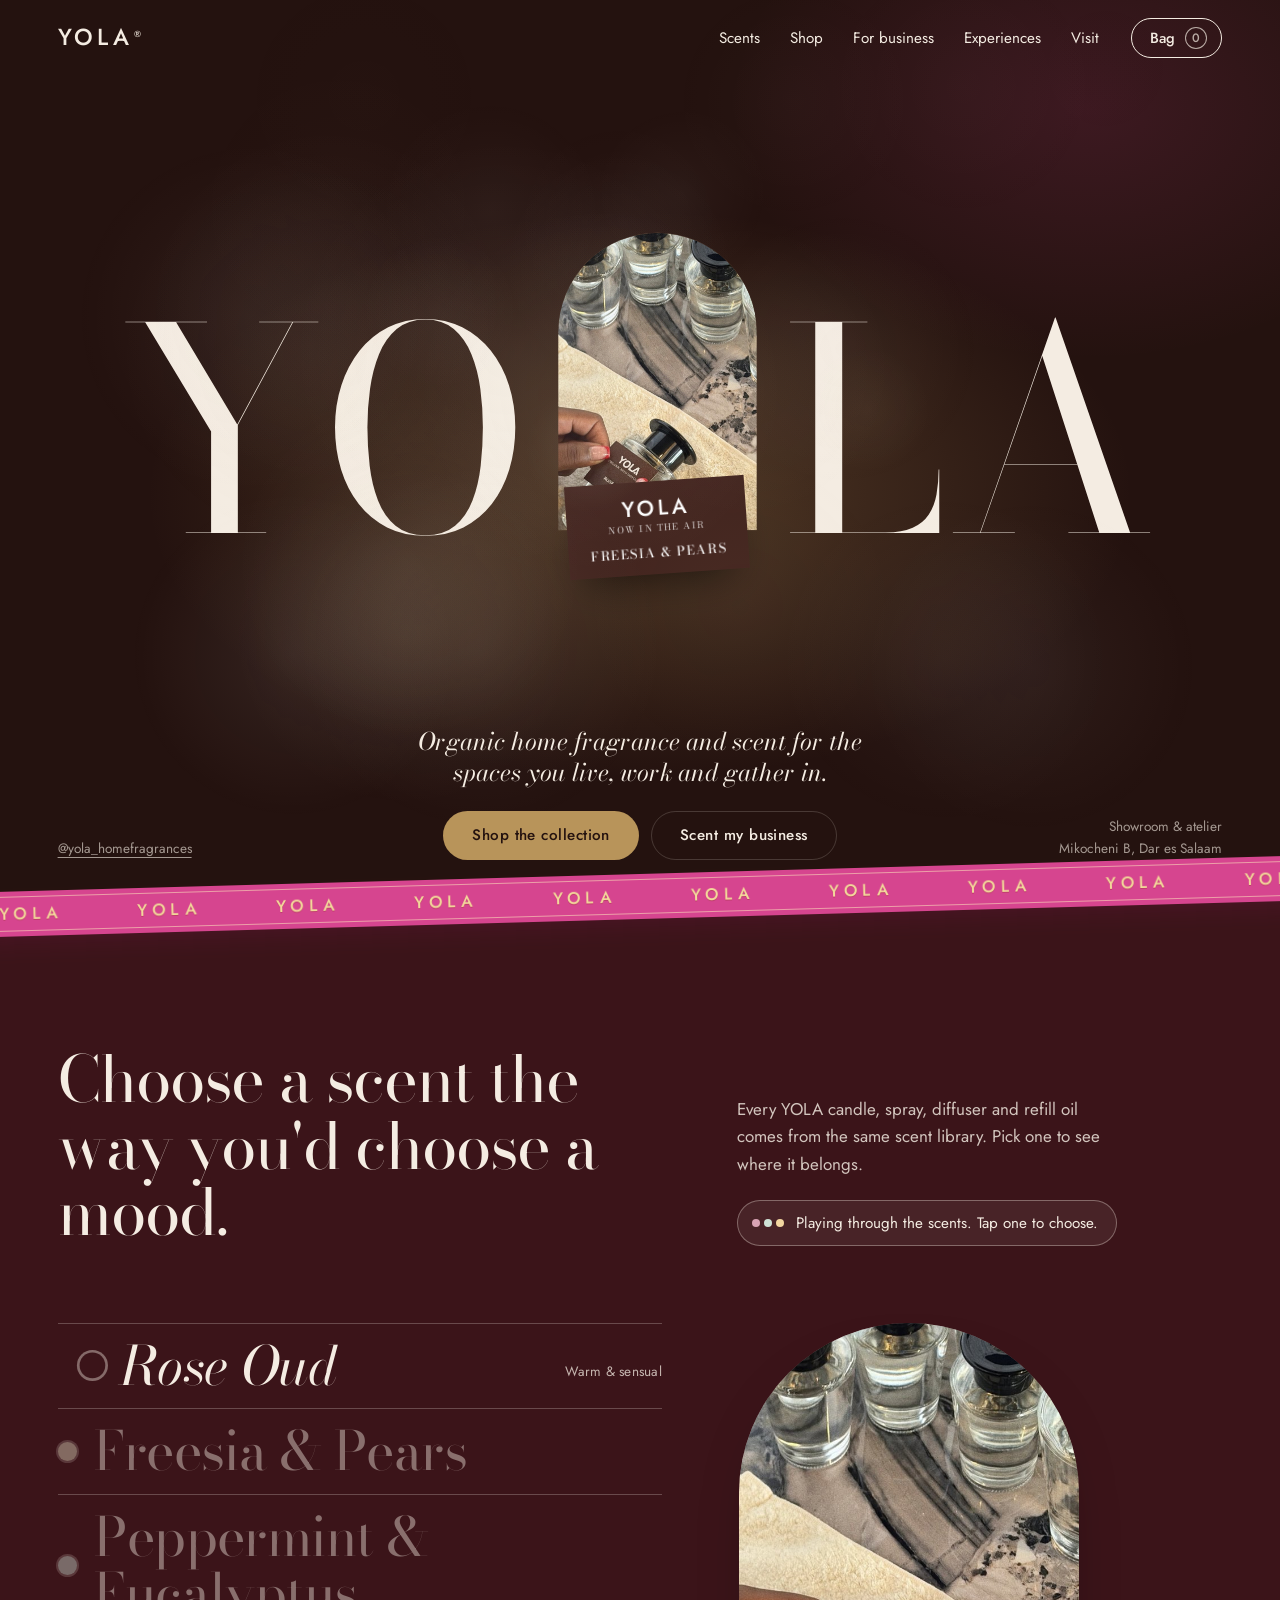
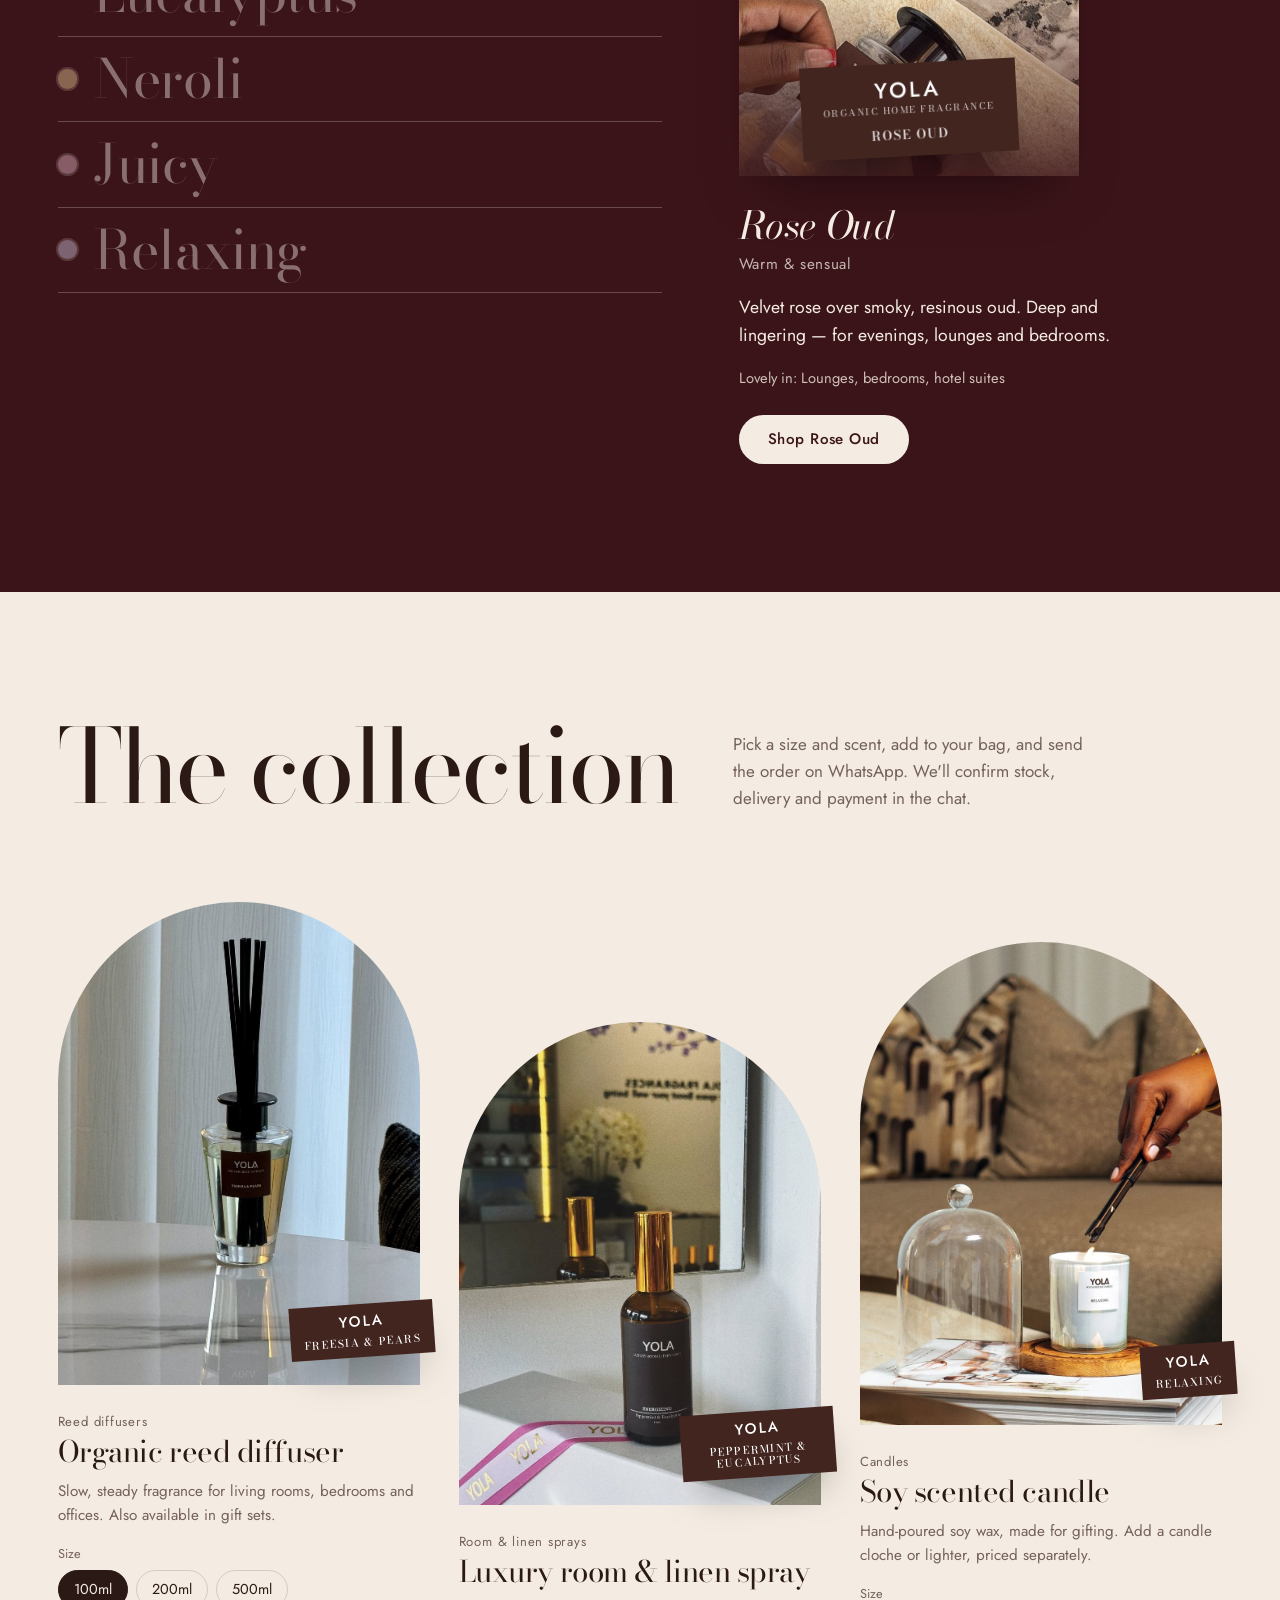
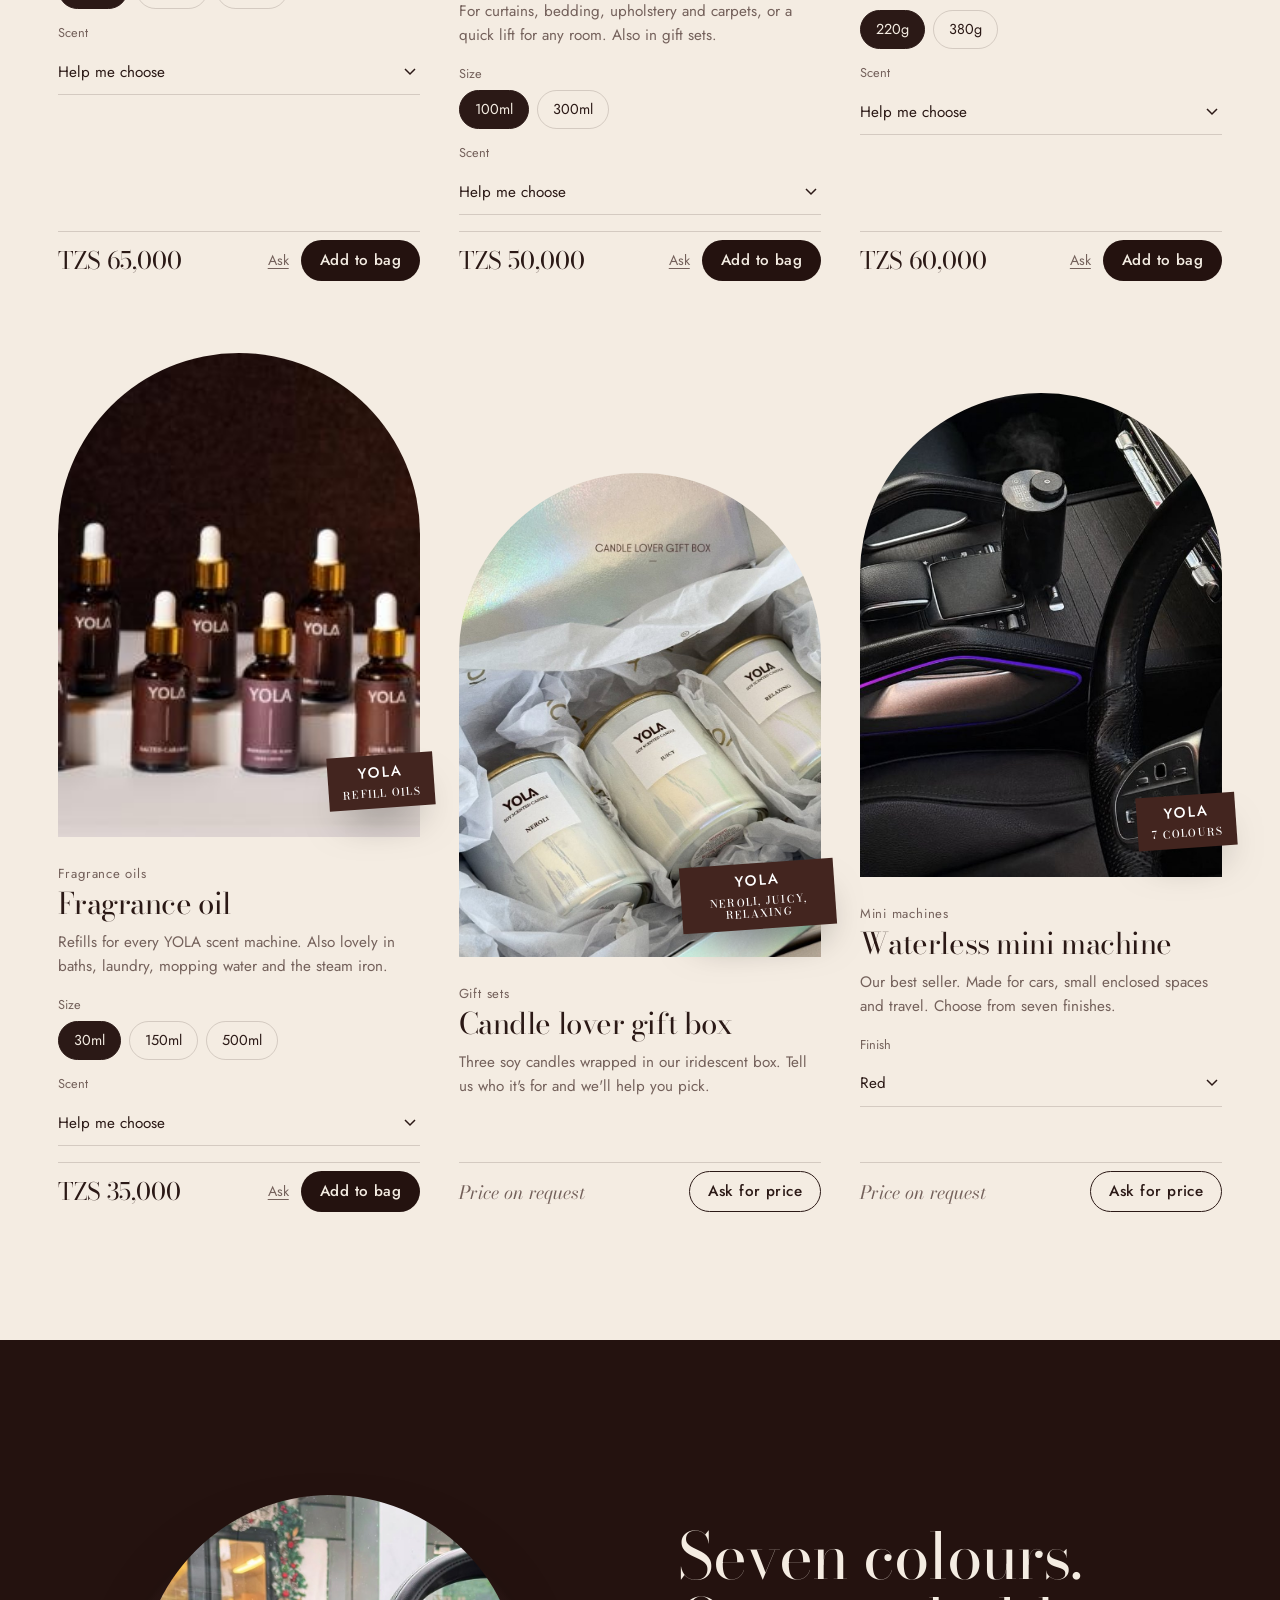
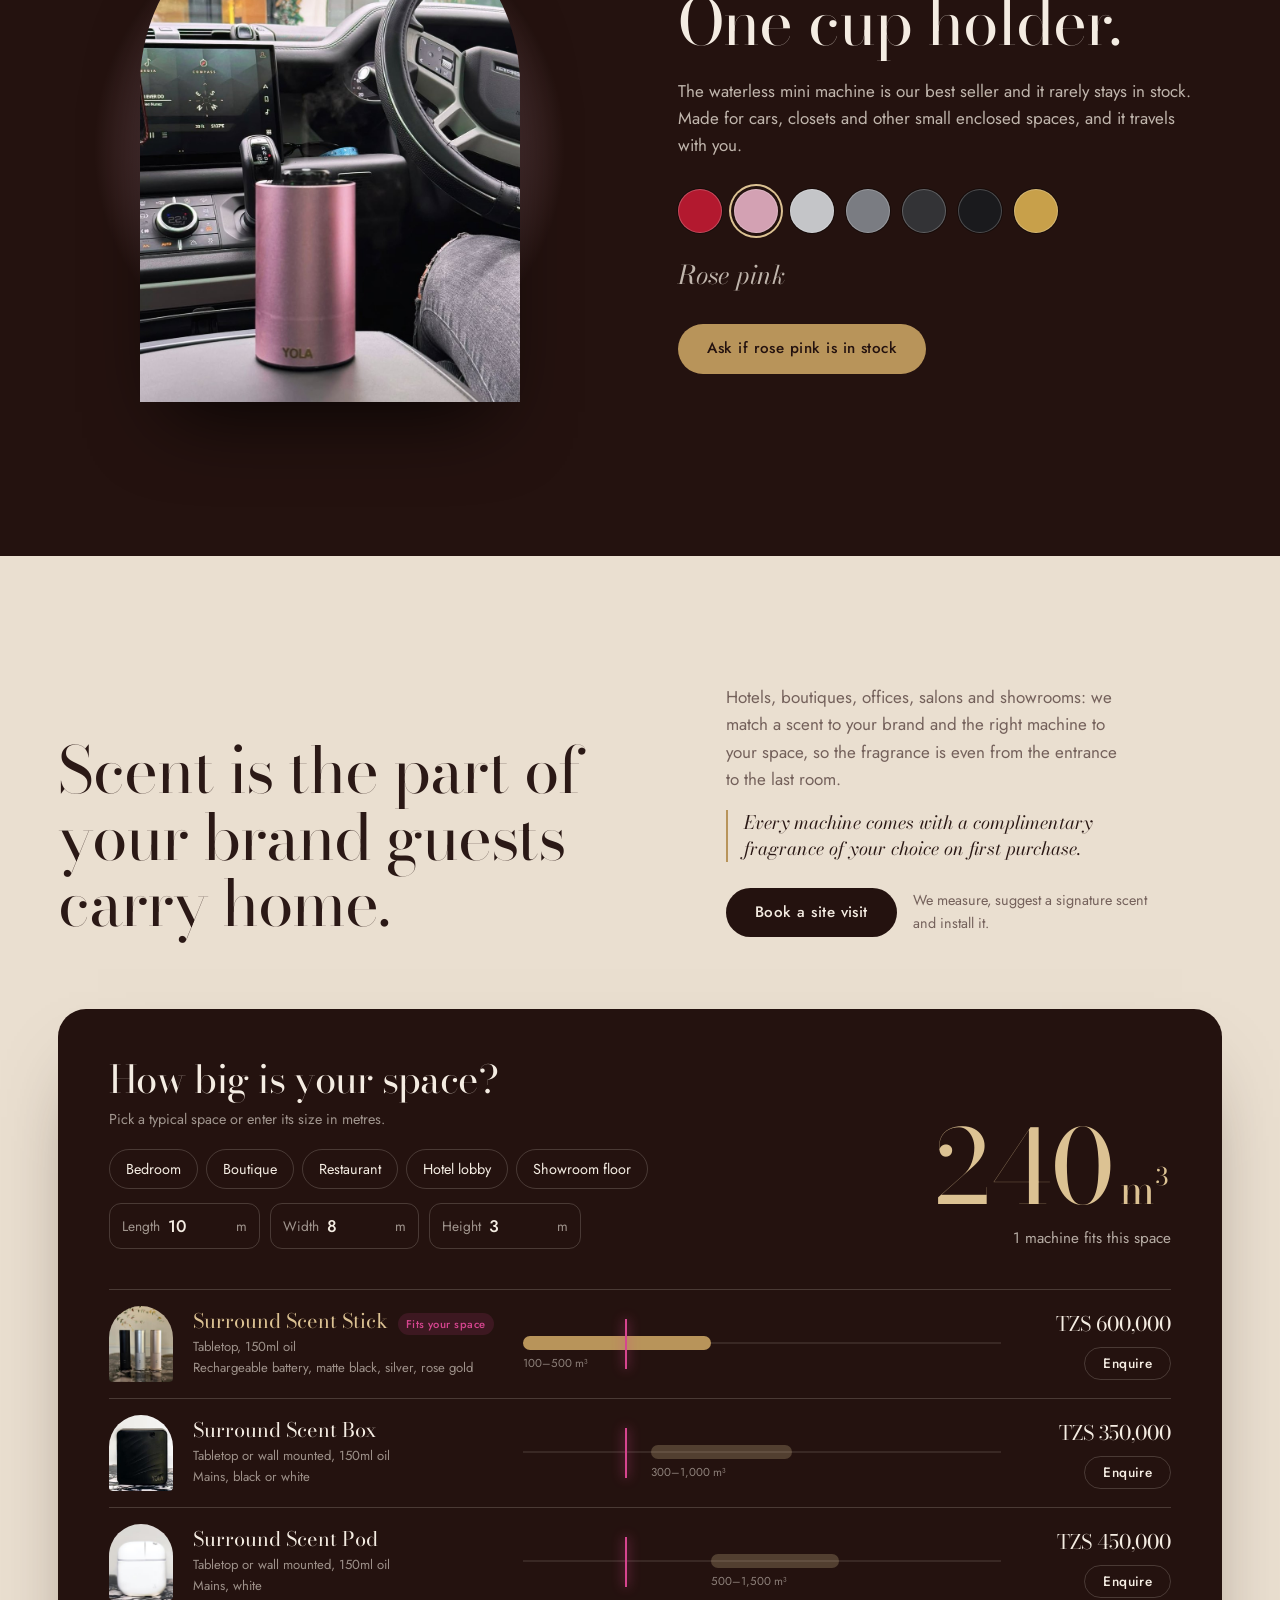
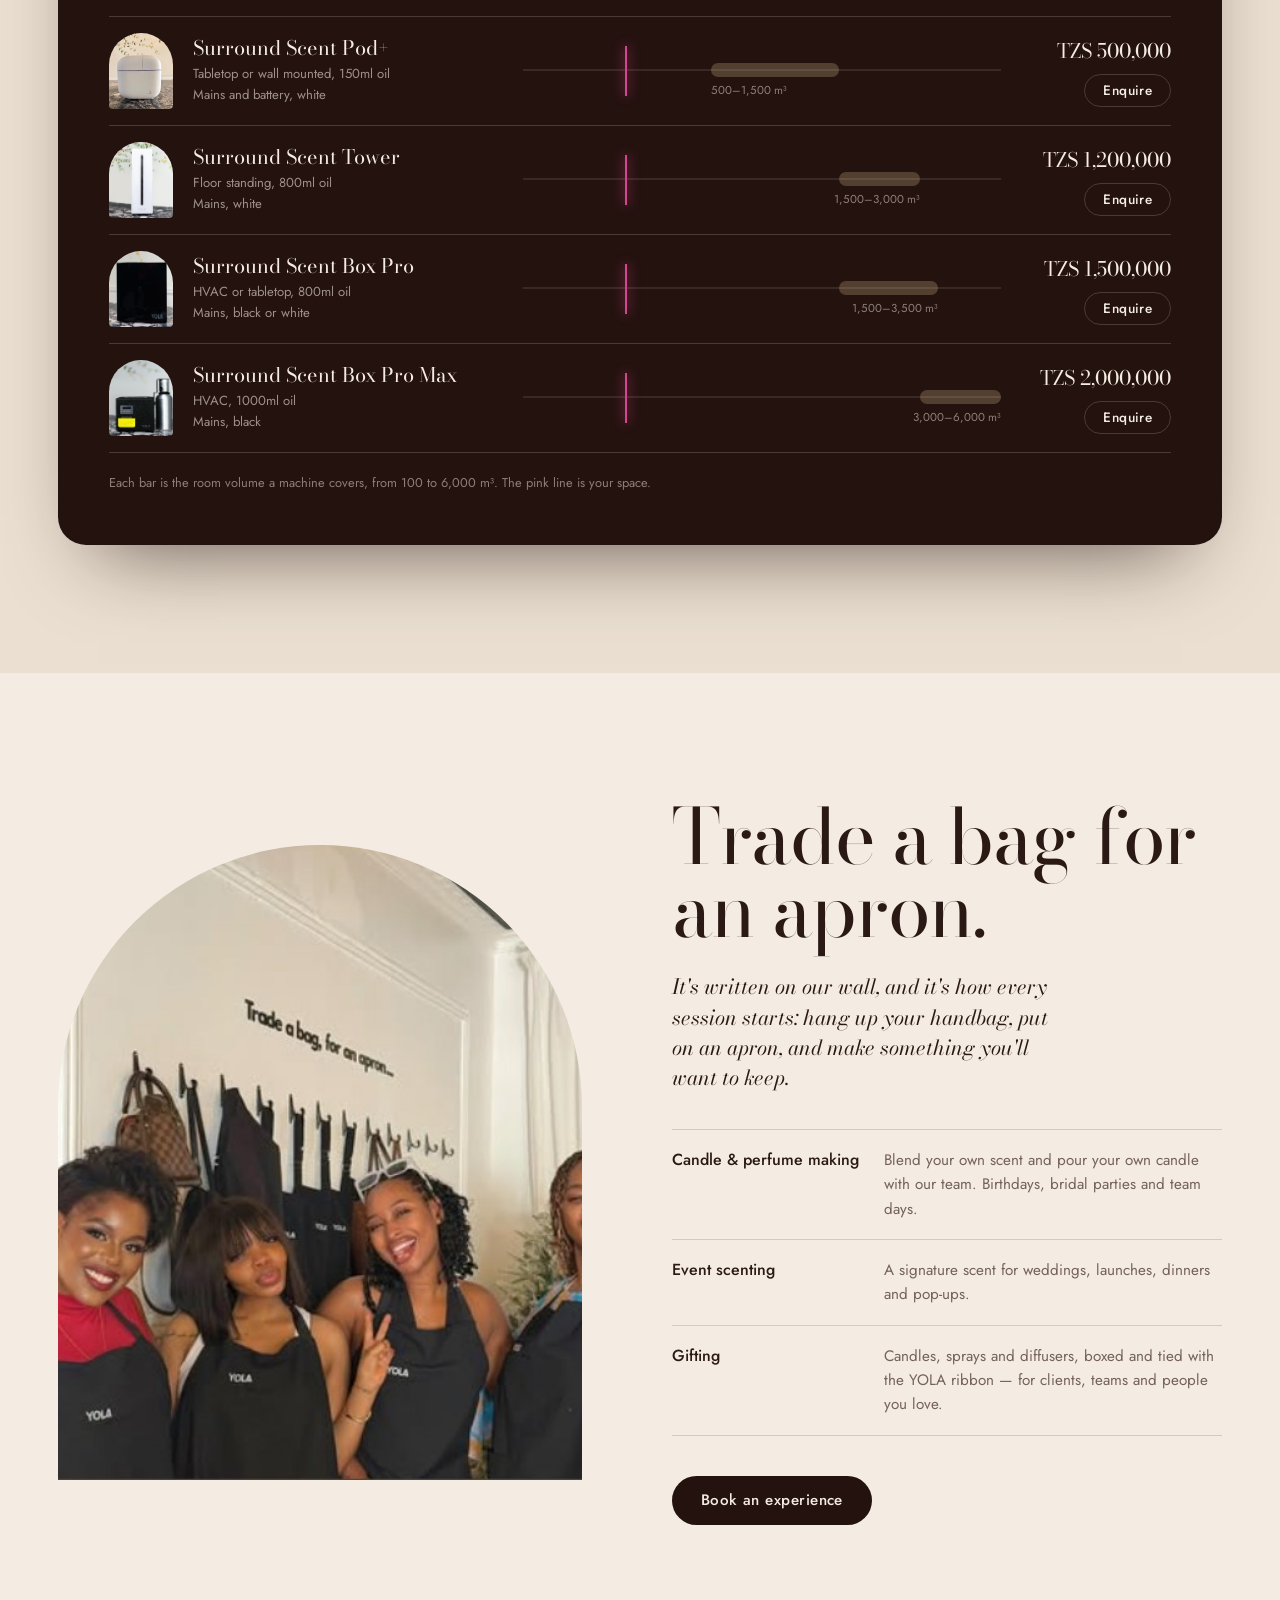
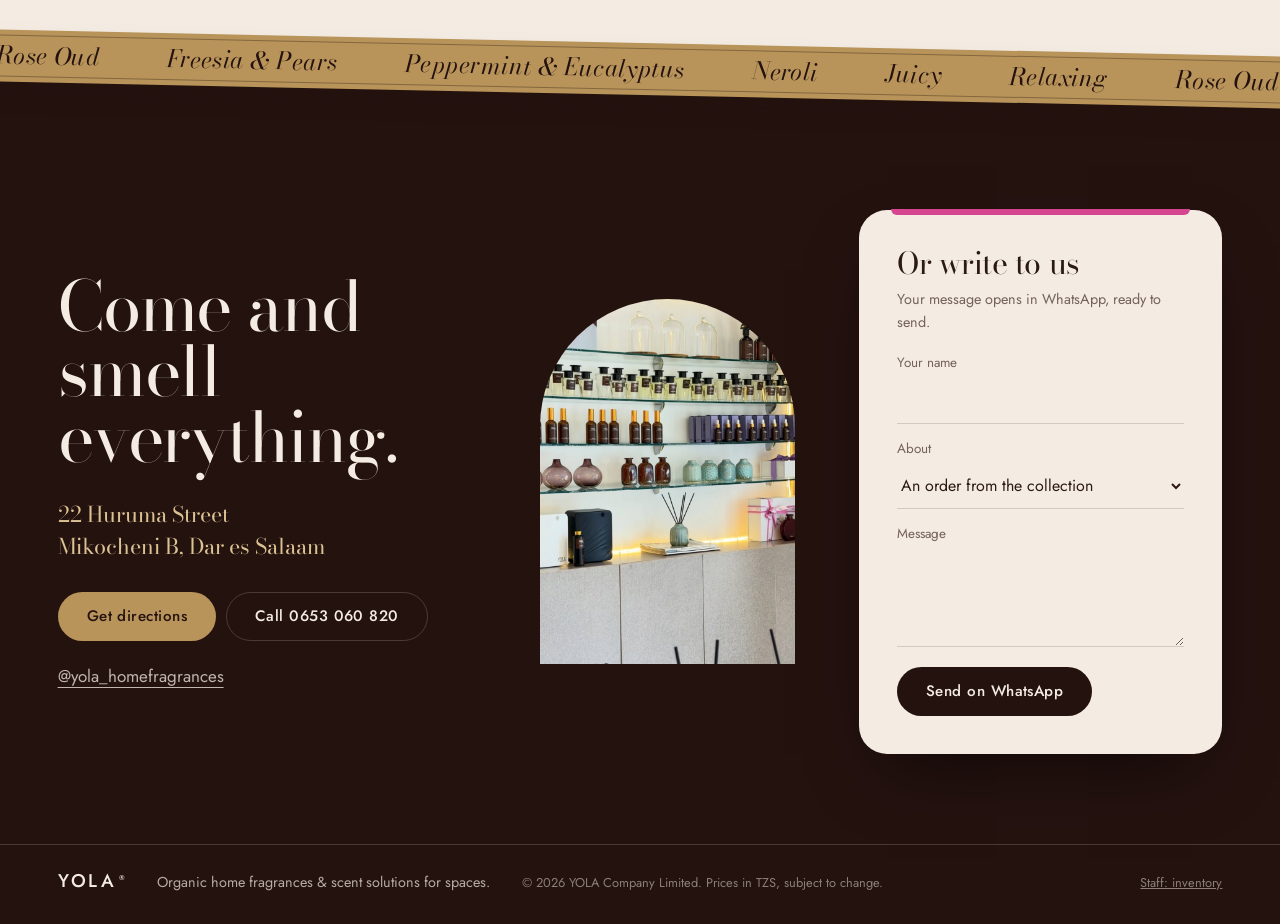
==== commit ec011b8f: "Phone: scent photo on top with chip row, one-line machine names, less copy All changes are inside th" ====
--- a/index.html
+++ b/index.html
@@ -11,8 +11,8 @@
   <meta property="og:image" content="assets/img/showroom-shelves.jpg">
   <link rel="icon" href="data:image/svg+xml,%3Csvg xmlns='http://www.w3.org/2000/svg' viewBox='0 0 64 64'%3E%3Crect width='64' height='64' rx='10' fill='%2343251F'/%3E%3Ctext x='32' y='42' font-family='Futura,Arial' font-size='26' font-weight='600' fill='white' text-anchor='middle'%3EY%3C/text%3E%3C/svg%3E">
   <link rel="preload" href="assets/fonts/bodoni-moda-latin-opsz-normal.woff2" as="font" type="font/woff2" crossorigin>
-  <link rel="stylesheet" href="assets/css/fonts.css?v=202610140824">
-  <link rel="stylesheet" href="assets/css/site.css?v=202610140824">
+  <link rel="stylesheet" href="assets/css/fonts.css?v=202610140840">
+  <link rel="stylesheet" href="assets/css/site.css?v=202610140840">
 </head>
 <body>
 <a class="skip" href="#main">Skip to content</a>
@@ -69,7 +69,7 @@
       <div class="wardrobe-head">
         <h2 id="wardrobe-title">Choose a scent the way you'd choose a mood.</h2>
         <div>
-          <p>Every YOLA candle, spray, diffuser and refill oil comes from the same scent library. Pick one to see where it belongs.</p>
+          <p class="m-hide">Every YOLA candle, spray, diffuser and refill oil comes from the same scent library. Pick one to see where it belongs.</p>
           <p class="wardrobe-hint" data-wardrobe-hint><span class="hint-dots" aria-hidden="true"><i></i><i></i><i></i></span><span data-hint-text>Tap a scent and the room changes with it.</span></p>
         </div>
       </div>
@@ -84,7 +84,7 @@
   <section class="collection" id="collection" aria-labelledby="col-title">
     <div class="col-head">
       <h2 id="col-title">The collection</h2>
-      <div><p>Pick a size and scent, add to your bag, and send the order on WhatsApp. We'll confirm stock, delivery and payment in the chat.</p><p class="swipe-hint">Swipe to see all six pieces</p></div>
+      <div><p class="m-hide">Pick a size and scent, add to your bag, and send the order on WhatsApp. We'll confirm stock, delivery and payment in the chat.</p><p class="m-only">Order on WhatsApp; we'll confirm delivery in the chat.</p><p class="swipe-hint">Swipe to see all six pieces</p></div>
     </div>
     <div class="product-grid" data-products></div>
   </section>
@@ -97,7 +97,7 @@
     </div>
     <div class="mini-copy">
       <h2 id="mini-title">Seven colours. One cup holder.</h2>
-      <p>The waterless mini machine is our best seller and it rarely stays in stock. Made for cars, closets and other small enclosed spaces, and it travels with you.</p>
+      <p class="m-hide">The waterless mini machine is our best seller and it rarely stays in stock. Made for cars, closets and other small enclosed spaces, and it travels with you.</p><p class="m-only">Our best seller, made for cars and small spaces.</p>
       <div class="swatches" role="radiogroup" aria-label="Choose a finish" data-swatches>
         <button type="button" role="radio" aria-checked="false" style="--sw:#B3192F" data-colour="Red" data-img="assets/img/mini-red.jpg"><span>Red</span></button>
         <button type="button" role="radio" aria-checked="true" style="--sw:#D3A1B3" data-colour="Rose pink" data-img="assets/img/mini-rose-pink.jpg"><span>Rose pink</span></button>
@@ -117,11 +117,11 @@
     <div class="mach-head">
       <h2 id="mach-title">Scent is the part of your brand guests carry home.</h2>
       <div>
-        <p>Hotels, boutiques, offices, salons and showrooms: we match a scent to your brand and the right machine to your space, so the fragrance is even from the entrance to the last room.</p>
+        <p class="m-hide">Hotels, boutiques, offices, salons and showrooms: we match a scent to your brand and the right machine to your space, so the fragrance is even from the entrance to the last room.</p>
         <p class="gift">Every machine comes with a complimentary fragrance of your choice on first purchase.</p>
         <div class="mach-cta">
           <button class="btn btn-dark" type="button" data-ask="Hello YOLA, I'd like to book a site visit for scent marketing at my business.">Book a site visit</button>
-          <span>We measure, suggest a signature scent and install it.</span>
+          <span class="m-hide">We measure, suggest a signature scent and install it.</span>
         </div>
       </div>
     </div>
@@ -130,7 +130,7 @@
       <div class="finder-form">
         <div>
           <h3>How big is your space?</h3>
-          <p class="hint">Pick a typical space or enter its size in metres.</p>
+          <p class="hint m-hide">Pick a typical space or enter its size in metres.</p>
           <div class="presets" role="group" aria-label="Typical spaces">
             <button type="button" data-preset="4,4,3">Bedroom</button>
             <button type="button" data-preset="10,8,3">Boutique</button>
@@ -147,7 +147,7 @@
         <p class="volume" aria-live="polite"><span data-volume>240</span><span class="unit">m³</span><small data-match-text></small></p>
       </div>
       <div class="coverage" role="list" data-machines aria-label="Scent machines by coverage"></div>
-      <p class="axis-note">Each bar is the room volume a machine covers, from 100 to 6,000 m³. The pink line is your space.</p>
+      <p class="axis-note m-hide">Each bar is the room volume a machine covers, from 100 to 6,000 m³. The pink line is your space.</p>
     </div>
 
   </section>
@@ -159,7 +159,7 @@
     </figure>
     <div class="exp-copy">
       <h2 id="exp-title">Trade a bag for an apron.</h2>
-      <p class="exp-lede">It's written on our wall, and it's how every session starts: hang up your handbag, put on an apron, and make something you'll want to keep.</p>
+      <p class="exp-lede m-hide">It's written on our wall, and it's how every session starts: hang up your handbag, put on an apron, and make something you'll want to keep.</p>
       <dl class="exp-list">
         <div><dt>Candle &amp; perfume making</dt><dd>Blend your own scent and pour your own candle with our team. Birthdays, bridal parties and team days.</dd></div>
         <div><dt>Event scenting</dt><dd>A signature scent for weddings, launches, dinners and pop-ups.</dd></div>
@@ -185,7 +185,7 @@
     <figure class="visit-arch"><img src="assets/img/showroom-shelves.jpg" alt="Shelves of YOLA diffusers, sprays, oils and gift boxes in the Mikocheni showroom" loading="lazy"></figure>
     <form class="contact" data-contact novalidate>
       <h3>Or write to us</h3>
-      <p class="hint">Your message opens in WhatsApp, ready to send.</p>
+      <p class="hint m-hide">Your message opens in WhatsApp, ready to send.</p>
       <label>Your name<input name="name" autocomplete="name" required></label>
       <label>About
         <select name="topic">
@@ -230,7 +230,7 @@
 
 <div class="toast" data-toast role="status" aria-live="polite"></div>
 
-<script src="assets/js/catalog.js?v=202610140824"></script>
-<script src="assets/js/site.js?v=202610140824"></script>
+<script src="assets/js/catalog.js?v=202610140840"></script>
+<script src="assets/js/site.js?v=202610140840"></script>
 </body>
 </html>
--- a/assets/css/site.css
+++ b/assets/css/site.css
@@ -395,6 +395,9 @@
 .toast { position: fixed; left: 50%; bottom: 24px; transform: translate(-50%, 20px); opacity: 0; visibility: hidden; background: var(--oud); color: var(--wax); padding: 13px 22px; border-radius: 999px; font-size: .92rem; z-index: 60; pointer-events: none; transition: transform .3s, opacity .3s, visibility .3s; }
 .toast.show { transform: translate(-50%, 0); opacity: 1; visibility: visible; }
 
+/* phone-only copy switches */
+.m-only { display: none; }
+
 /* ---------- responsive ---------- */
 @media (max-width: 1080px) {
   .product-grid { grid-template-columns: repeat(2, 1fr); }
@@ -410,6 +413,7 @@
   .bag-btn { margin-left: auto; }
   .hero { min-height: auto; padding-top: 128px; gap: 96px; }
   .hero { --a: 21vw; }
+  .hw { font-size: 23vw; }
   .wardrobe-head, .wardrobe-body, .col-head, .mach-head, .experiences, .visit, .mini, .finder-form { grid-template-columns: 1fr; }
   .scent-card { position: static; }
   .mini-stage { min-height: 440px; }
@@ -432,10 +436,50 @@
   .swipe-hint { display: block; }
 }
 @media (max-width: 560px) {
+  .m-hide { display: none !important; }
+  .m-only { display: block; }
+  .col-head p.m-only { margin: 0; }
+  .mini-copy p.m-only { margin: 14px 0 26px; color: rgba(244,236,226,.75); }
+  .exp-copy h2 + .exp-list, .exp-list { margin-top: 28px; }
+
+  /* scent wardrobe: photo on top, scent chips under it, words below; all on one screen */
+  .wardrobe-body { display: flex; flex-direction: column; align-items: stretch; gap: 0; }
+  .scent-names { min-width: 0; }
+  .scent-card { display: contents; }
+  .scent-photo { order: 1; width: 100%; aspect-ratio: 4 / 4.2; margin: 0 0 18px; }
+  .scent-photo .label { bottom: 16px; padding: 10px 14px 9px; }
+  .scent-names { order: 2; display: flex; gap: 8px; overflow-x: auto; border: 0; margin: 0 calc(var(--gutter) * -1) 22px; padding: 2px var(--gutter) 6px; scrollbar-width: none; scroll-snap-type: x proximity; }
+  .scent-names::-webkit-scrollbar { display: none; }
+  .scent-names li { border: 0; flex: none; scroll-snap-align: center; border-radius: 999px; overflow: hidden; }
+  .scent-names li::after { bottom: 0; height: 3px; }
+  .scent-names button {
+    font: 500 .95rem/1 var(--sans); letter-spacing: .01em; padding: 11px 16px 11px 12px; opacity: 1; white-space: nowrap;
+    border: 1px solid color-mix(in srgb, var(--fg) 35%, transparent); border-radius: 999px;
+  }
+  .scent-names button[aria-selected="true"] { font-style: normal; padding-left: 12px; background: var(--fg); color: var(--bg); border-color: var(--fg); }
+  .scent-names .nm { gap: 8px; }
+  .scent-names .dot { width: 12px; height: 12px; }
+  .scent-text { order: 3; }
+  .scent-text h3 { display: none; }
+  .scent-card .mood { margin: 0 0 8px; }
+  .scent-card .desc { font-size: 1.05rem; }
+  .wardrobe-head { margin-bottom: 28px; }
+  .wardrobe-head .wardrobe-hint { margin-top: 0; }
+
+  /* machine list: name gets its own line; bar and price share the next */
+  .mrow { grid-template-columns: 1fr auto; grid-template-areas: "name name" "track buy"; gap: 10px 16px; padding: 16px 0 14px; }
+  .mrow > div:nth-child(2) { grid-area: name; }
+  .mrow h4 { font-size: 1.08rem; white-space: nowrap; }
+  .mrow .track { grid-area: track; grid-row: auto; grid-column: auto; align-self: center; }
+  .mrow-buy { grid-area: buy; grid-row: auto; grid-column: auto; flex-direction: column; align-items: flex-end; gap: 2px; }
+  .mrow-buy .price { font-size: 1rem; }
+  .mrow.match h4::after { display: block; width: max-content; margin: 6px 0 0; }
+  .product .cat { margin-top: 22px; }
   body { font-size: 16.5px; line-height: 1.7; }
   :root { --gutter: 22px; }
   .hero { min-height: min(100svh, 820px); padding-top: 104px; gap: 40px; padding-bottom: 36px; }
   .hero { --a: 21vw; }
+  .hw { font-size: 23vw; }
   .hero-tag { padding: 9px 14px 8px; bottom: -76px; transform: translateX(-50%) rotate(-3deg); }
   .hero-tag .label-brand { font-size: .95rem; }
   .hero-tag .label-kind { font-size: .5rem; }
@@ -443,12 +487,9 @@
   .hero-line { font-size: 1.45rem; }
   .hero-actions .btn { flex: 1 1 100%; }
   .wardrobe { padding-top: 120px; padding-bottom: 96px; }
-  .wardrobe-head { gap: 22px; margin-bottom: 44px; }
+  .wardrobe-head { gap: 18px; margin-bottom: 28px; }
   .wardrobe-head h2 { font-size: 2.5rem; }
-  .scent-names button { font-size: 2rem; padding: 16px 0; }
   .scent-names button small { display: none; }
-  .scent-photo { width: 100%; aspect-ratio: 1 / 1; margin-bottom: 24px; }
-  .scent-card { padding-top: 12px; }
   .collection { padding-top: 104px; padding-bottom: 96px; }
   .col-head { gap: 20px; margin-bottom: 36px; }
   .col-head h2 { font-size: 3.6rem; }
@@ -461,13 +502,8 @@
   .machines { padding-top: 96px; padding-bottom: 96px; }
   .mach-head { gap: 22px; }
   .finder { border-radius: 22px; padding: 26px 20px; }
-  .mrow { grid-template-columns: 1fr auto; gap: 6px 14px; padding: 18px 0; }
   .mrow img, .mrow .spec { display: none; }
-  .mrow > div:nth-child(2) { grid-column: 1; }
-  .mrow-buy { grid-column: 2; grid-row: 1; min-width: 0; gap: 4px; }
-  .mrow .track { grid-row: 2; grid-column: 1 / -1; }
   .mrow-buy .btn { padding: 0; border: 0; background: none; text-decoration: underline; text-underline-offset: 3px; font-size: .82rem; }
-  .mrow.match h4::after { display: block; width: max-content; margin: 6px 0 0; }
   .dims input { width: 44px; }
   .experiences { padding-top: 96px; padding-bottom: 110px; gap: 44px; }
   .visit { padding-top: 120px; gap: 48px; }
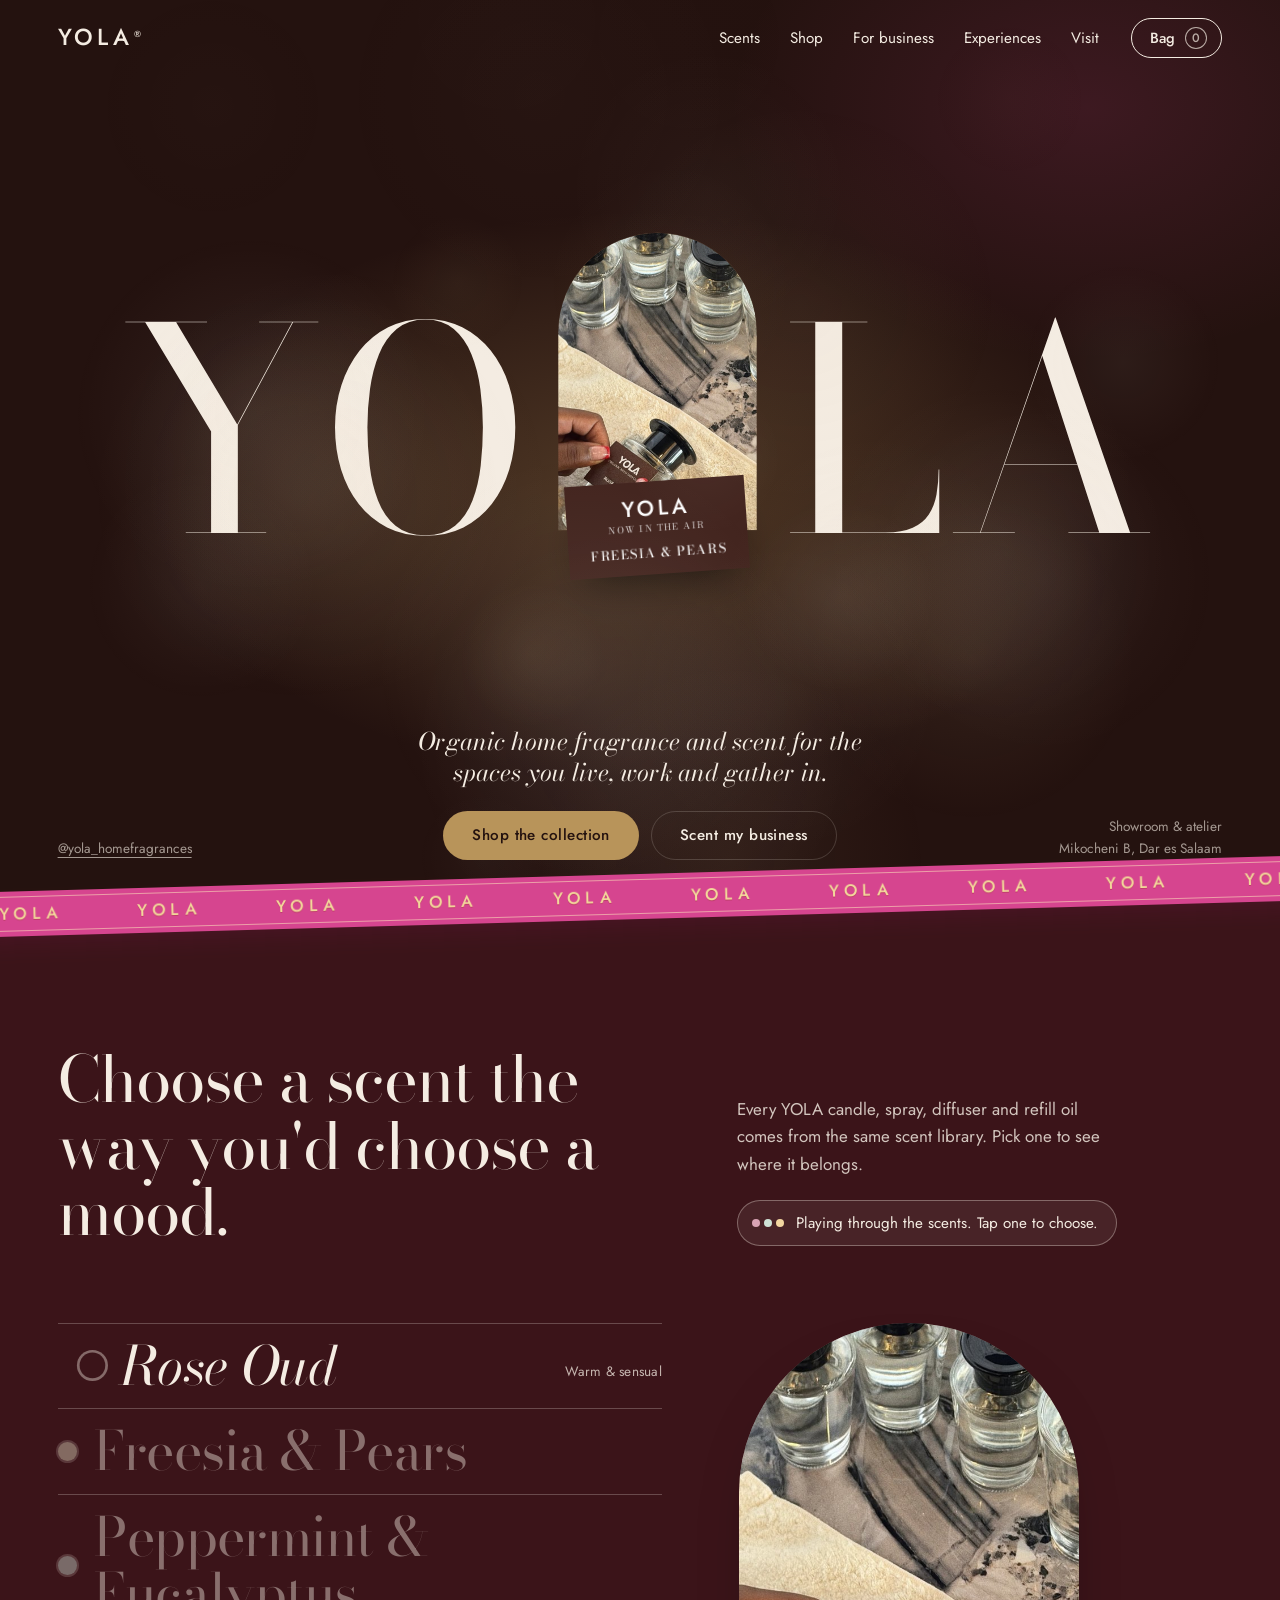
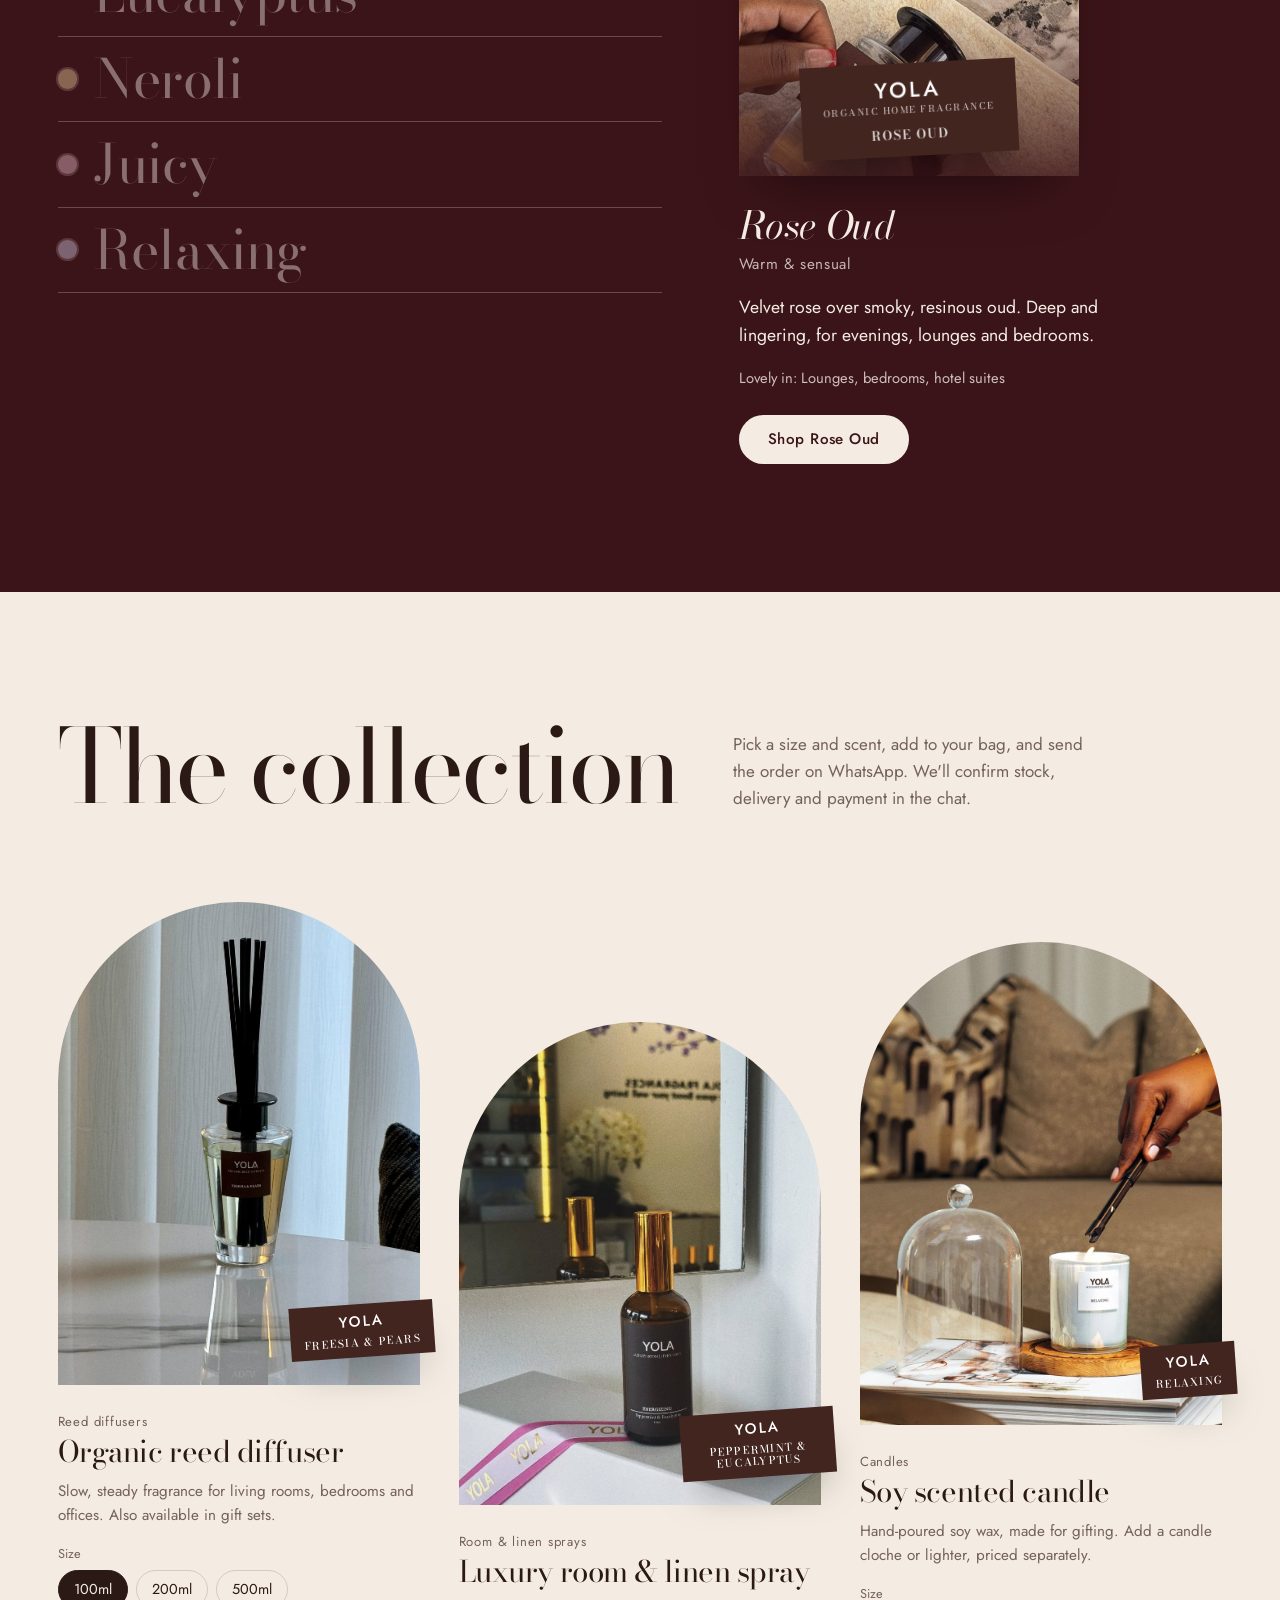
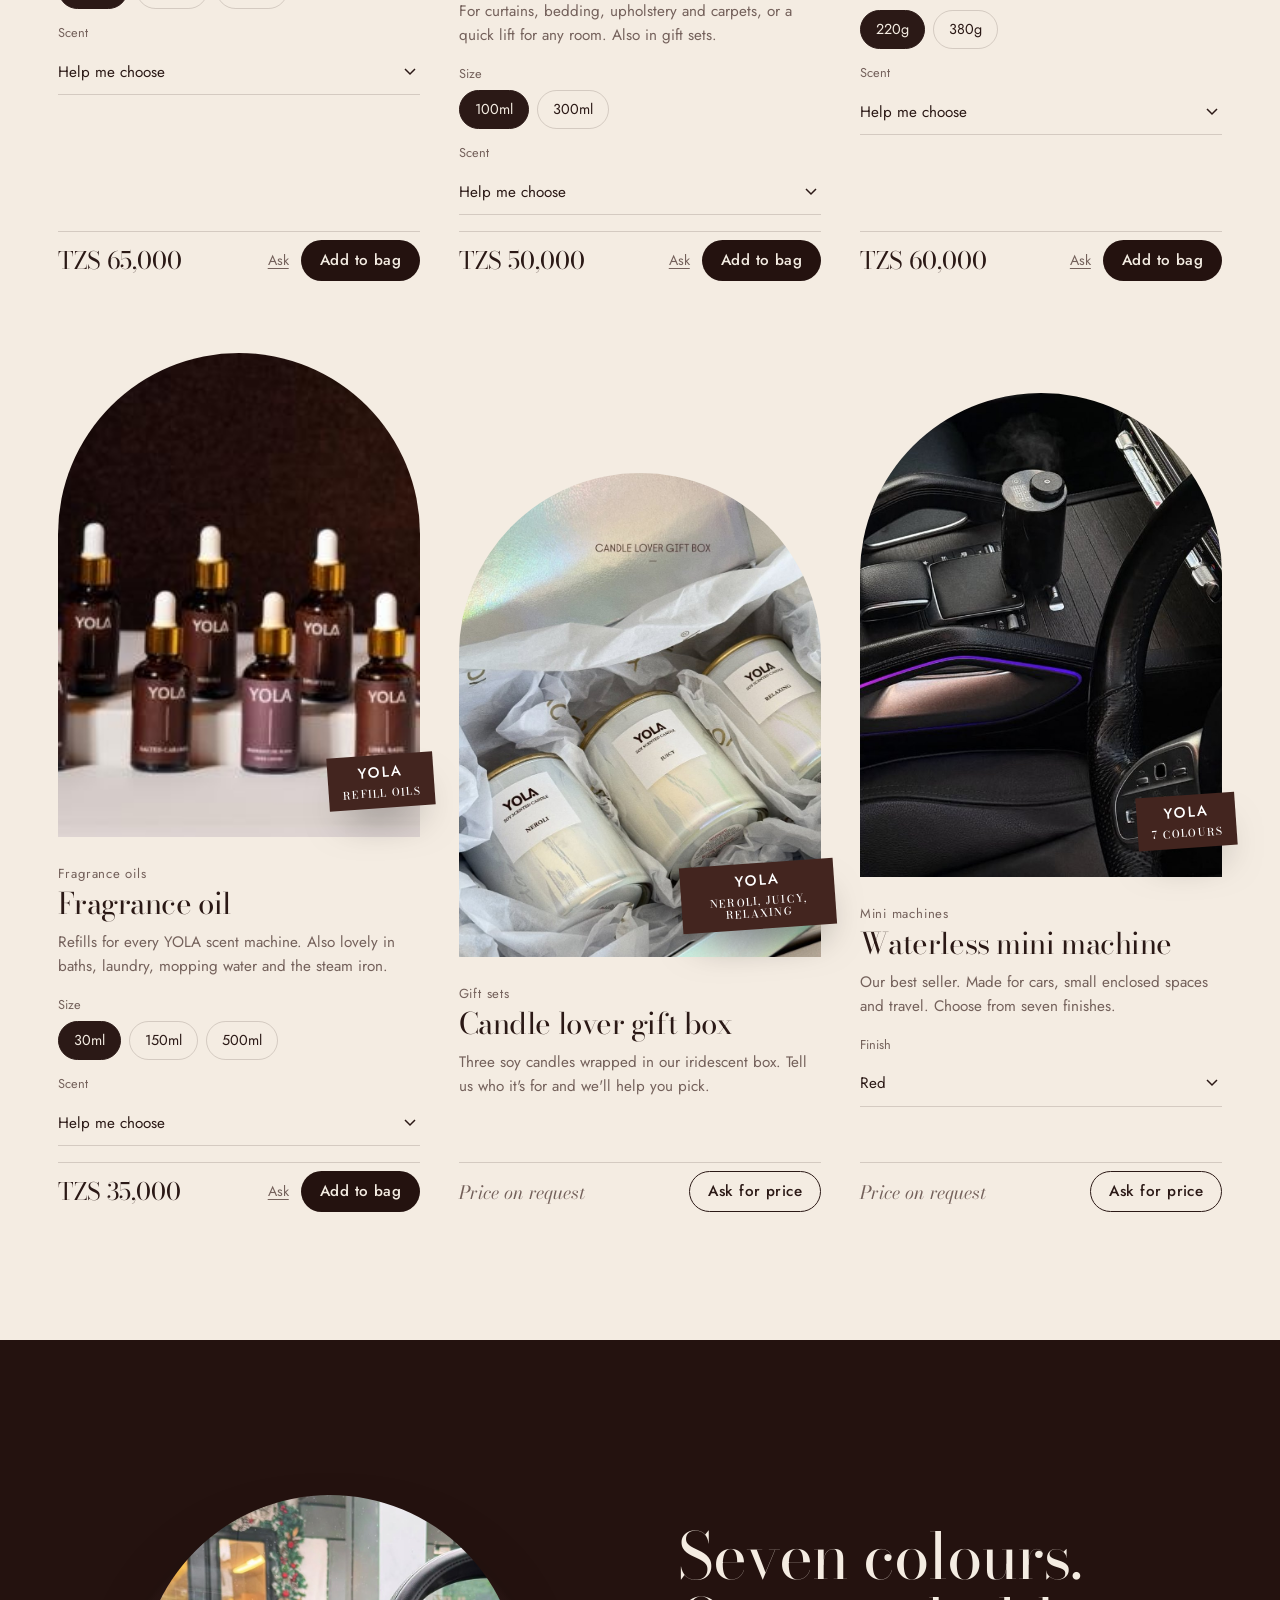
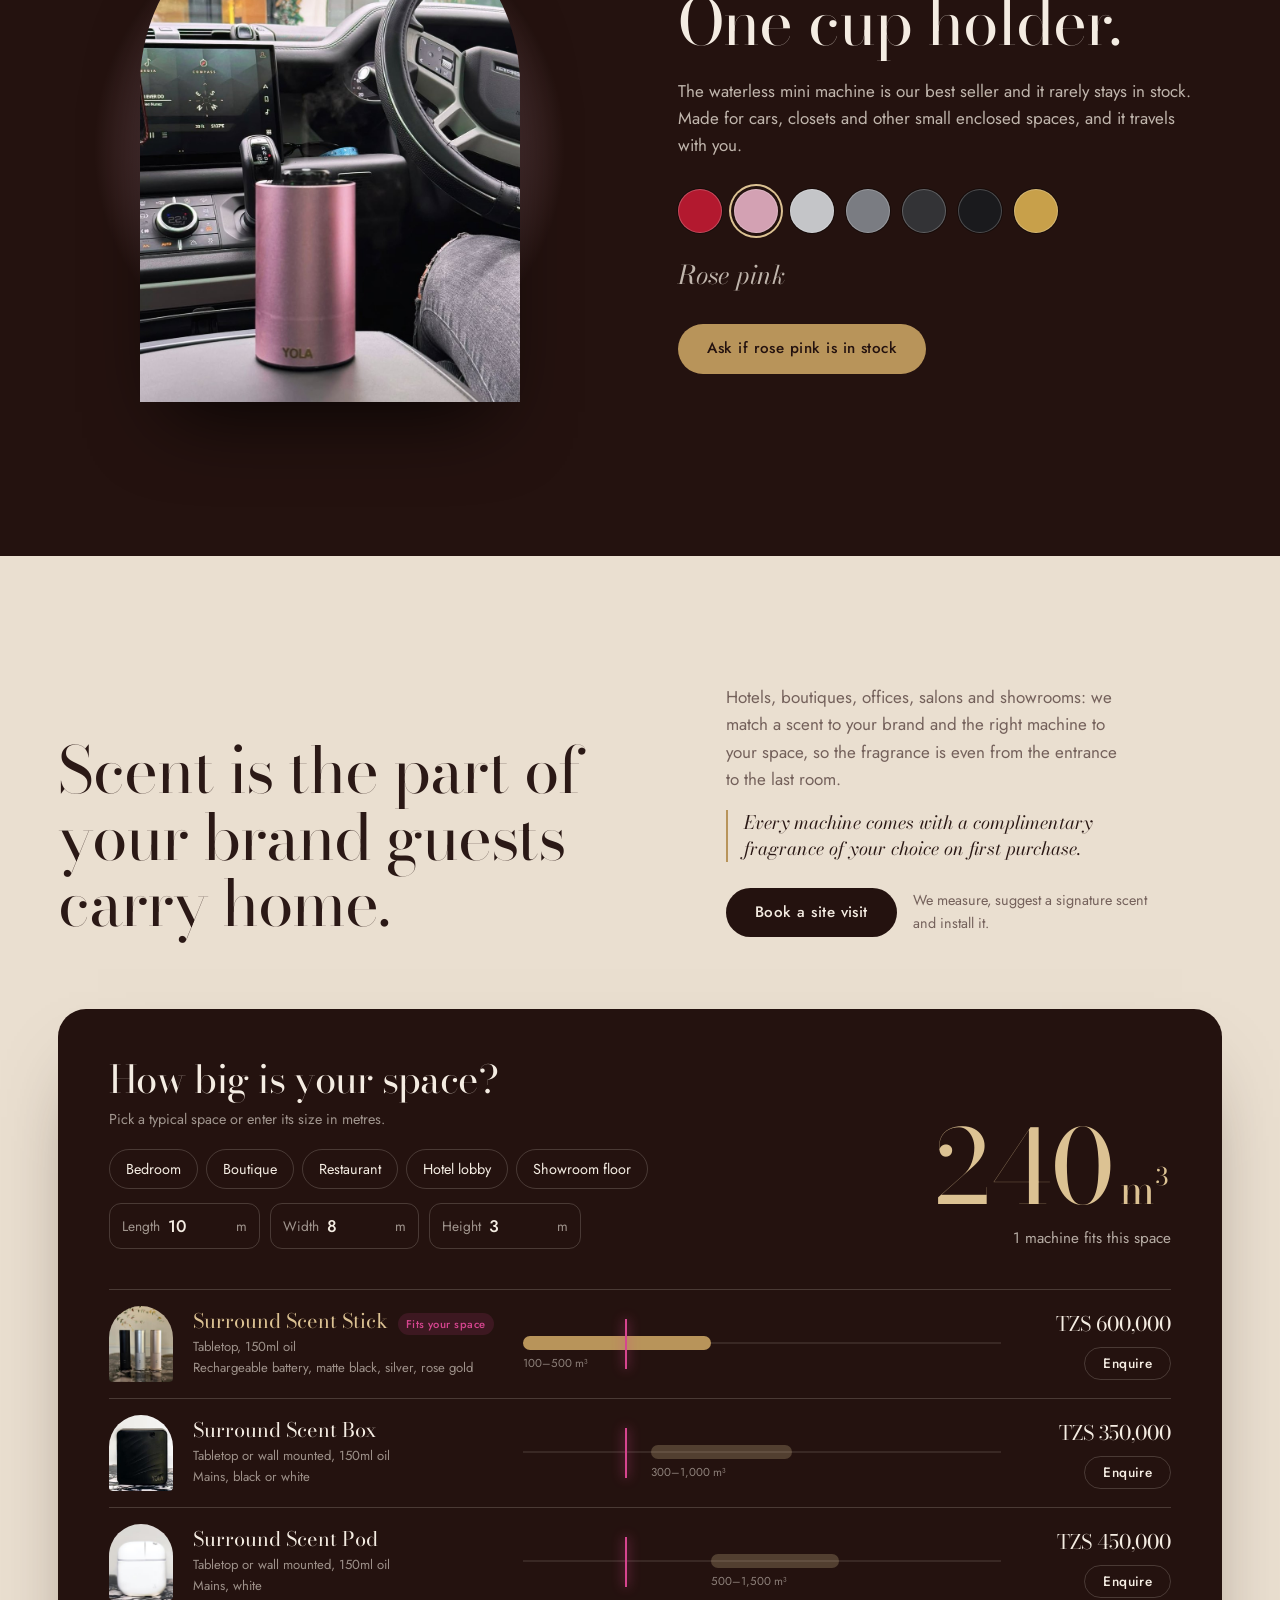
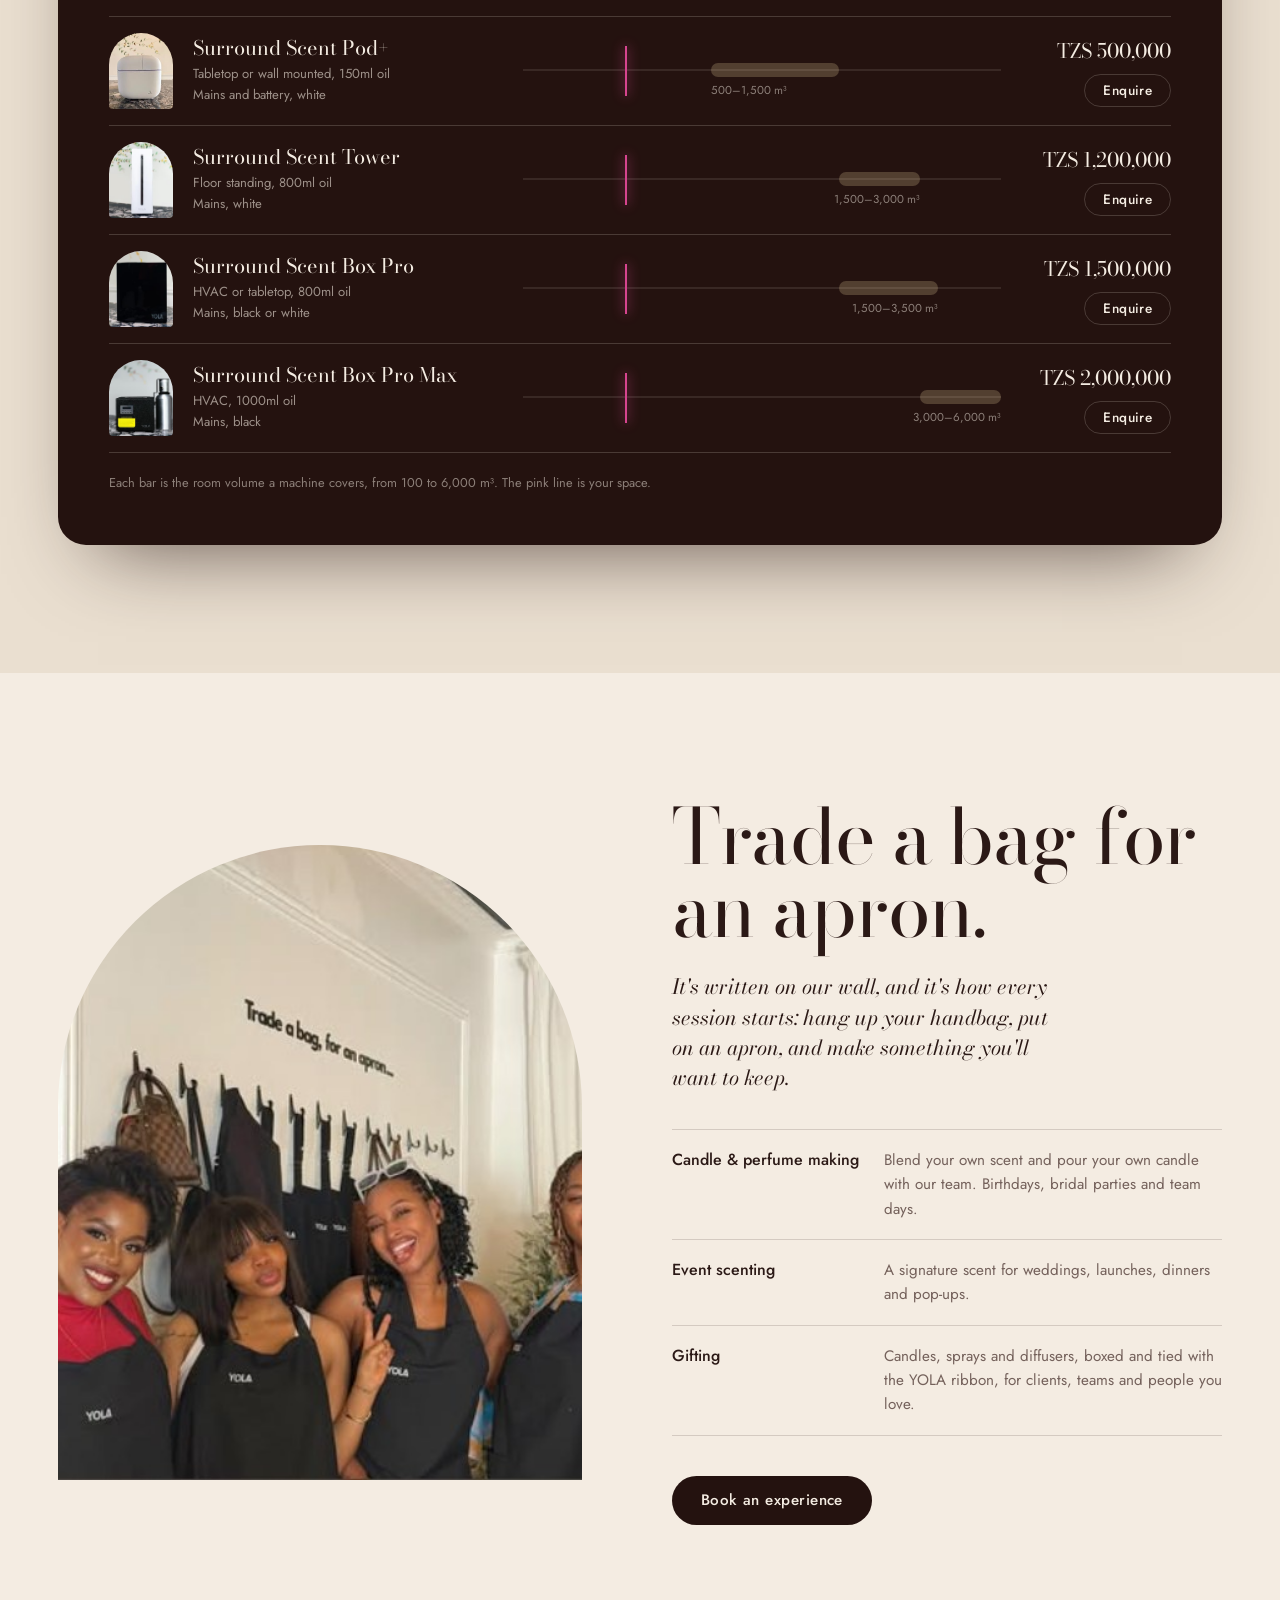
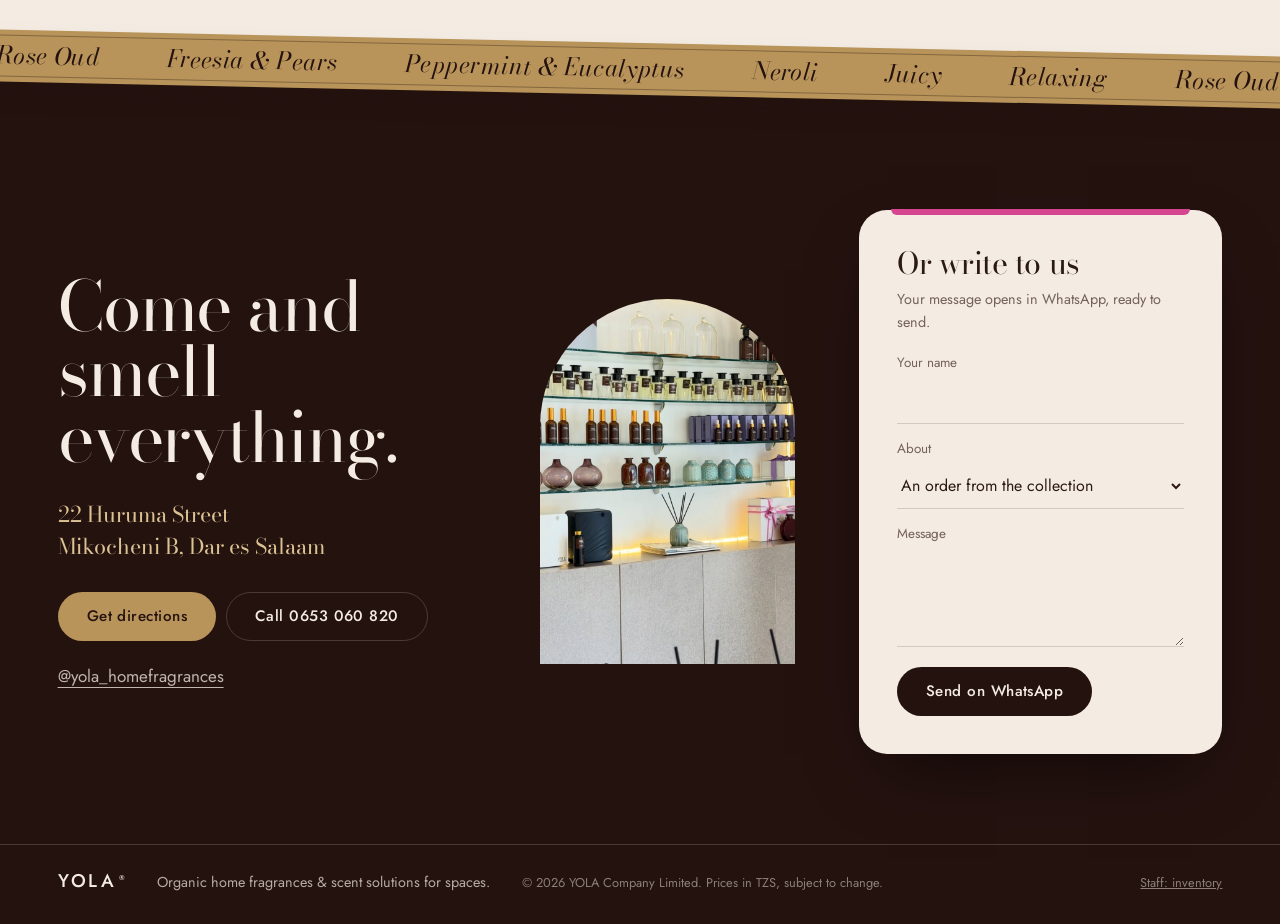
==== commit dc4d368e: "Remove em dashes; inventory opens with four months of demo data - Replaced every em dash in the webs" ====
--- a/index.html
+++ b/index.html
@@ -3,7 +3,7 @@
 <head>
   <meta charset="utf-8">
   <meta name="viewport" content="width=device-width, initial-scale=1">
-  <title>YOLA Home Fragrances — Dar es Salaam</title>
+  <title>YOLA Home Fragrances | Dar es Salaam</title>
   <meta name="description" content="Organic home fragrances, scent machines for businesses, candle and perfume making experiences and event scenting from YOLA in Mikocheni, Dar es Salaam.">
   <meta name="theme-color" content="#24120F">
   <meta property="og:title" content="YOLA Home Fragrances">
@@ -11,8 +11,8 @@
   <meta property="og:image" content="assets/img/showroom-shelves.jpg">
   <link rel="icon" href="data:image/svg+xml,%3Csvg xmlns='http://www.w3.org/2000/svg' viewBox='0 0 64 64'%3E%3Crect width='64' height='64' rx='10' fill='%2343251F'/%3E%3Ctext x='32' y='42' font-family='Futura,Arial' font-size='26' font-weight='600' fill='white' text-anchor='middle'%3EY%3C/text%3E%3C/svg%3E">
   <link rel="preload" href="assets/fonts/bodoni-moda-latin-opsz-normal.woff2" as="font" type="font/woff2" crossorigin>
-  <link rel="stylesheet" href="assets/css/fonts.css?v=202610140840">
-  <link rel="stylesheet" href="assets/css/site.css?v=202610140840">
+  <link rel="stylesheet" href="assets/css/fonts.css?v=202610140851">
+  <link rel="stylesheet" href="assets/css/site.css?v=202610140851">
 </head>
 <body>
 <a class="skip" href="#main">Skip to content</a>
@@ -163,7 +163,7 @@
       <dl class="exp-list">
         <div><dt>Candle &amp; perfume making</dt><dd>Blend your own scent and pour your own candle with our team. Birthdays, bridal parties and team days.</dd></div>
         <div><dt>Event scenting</dt><dd>A signature scent for weddings, launches, dinners and pop-ups.</dd></div>
-        <div><dt>Gifting</dt><dd>Candles, sprays and diffusers, boxed and tied with the YOLA ribbon — for clients, teams and people you love.</dd></div>
+        <div><dt>Gifting</dt><dd>Candles, sprays and diffusers, boxed and tied with the YOLA ribbon, for clients, teams and people you love.</dd></div>
       </dl>
       <button class="btn btn-dark" type="button" data-ask="Hello YOLA, I'd like to book a candle & perfume making experience.">Book an experience</button>
     </div>
@@ -230,7 +230,7 @@
 
 <div class="toast" data-toast role="status" aria-live="polite"></div>
 
-<script src="assets/js/catalog.js?v=202610140840"></script>
-<script src="assets/js/site.js?v=202610140840"></script>
+<script src="assets/js/catalog.js?v=202610140851"></script>
+<script src="assets/js/site.js?v=202610140851"></script>
 </body>
 </html>
--- a/assets/css/site.css
+++ b/assets/css/site.css
@@ -1,4 +1,4 @@
-/* YOLA — an atelier of air.
+/* YOLA: an atelier of air.
    Soy-wax cream, deep oud brown and gold, with the pink YOLA ribbon,
    the cocoa bottle label and the showroom's arches as recurring motifs. */
 :root {
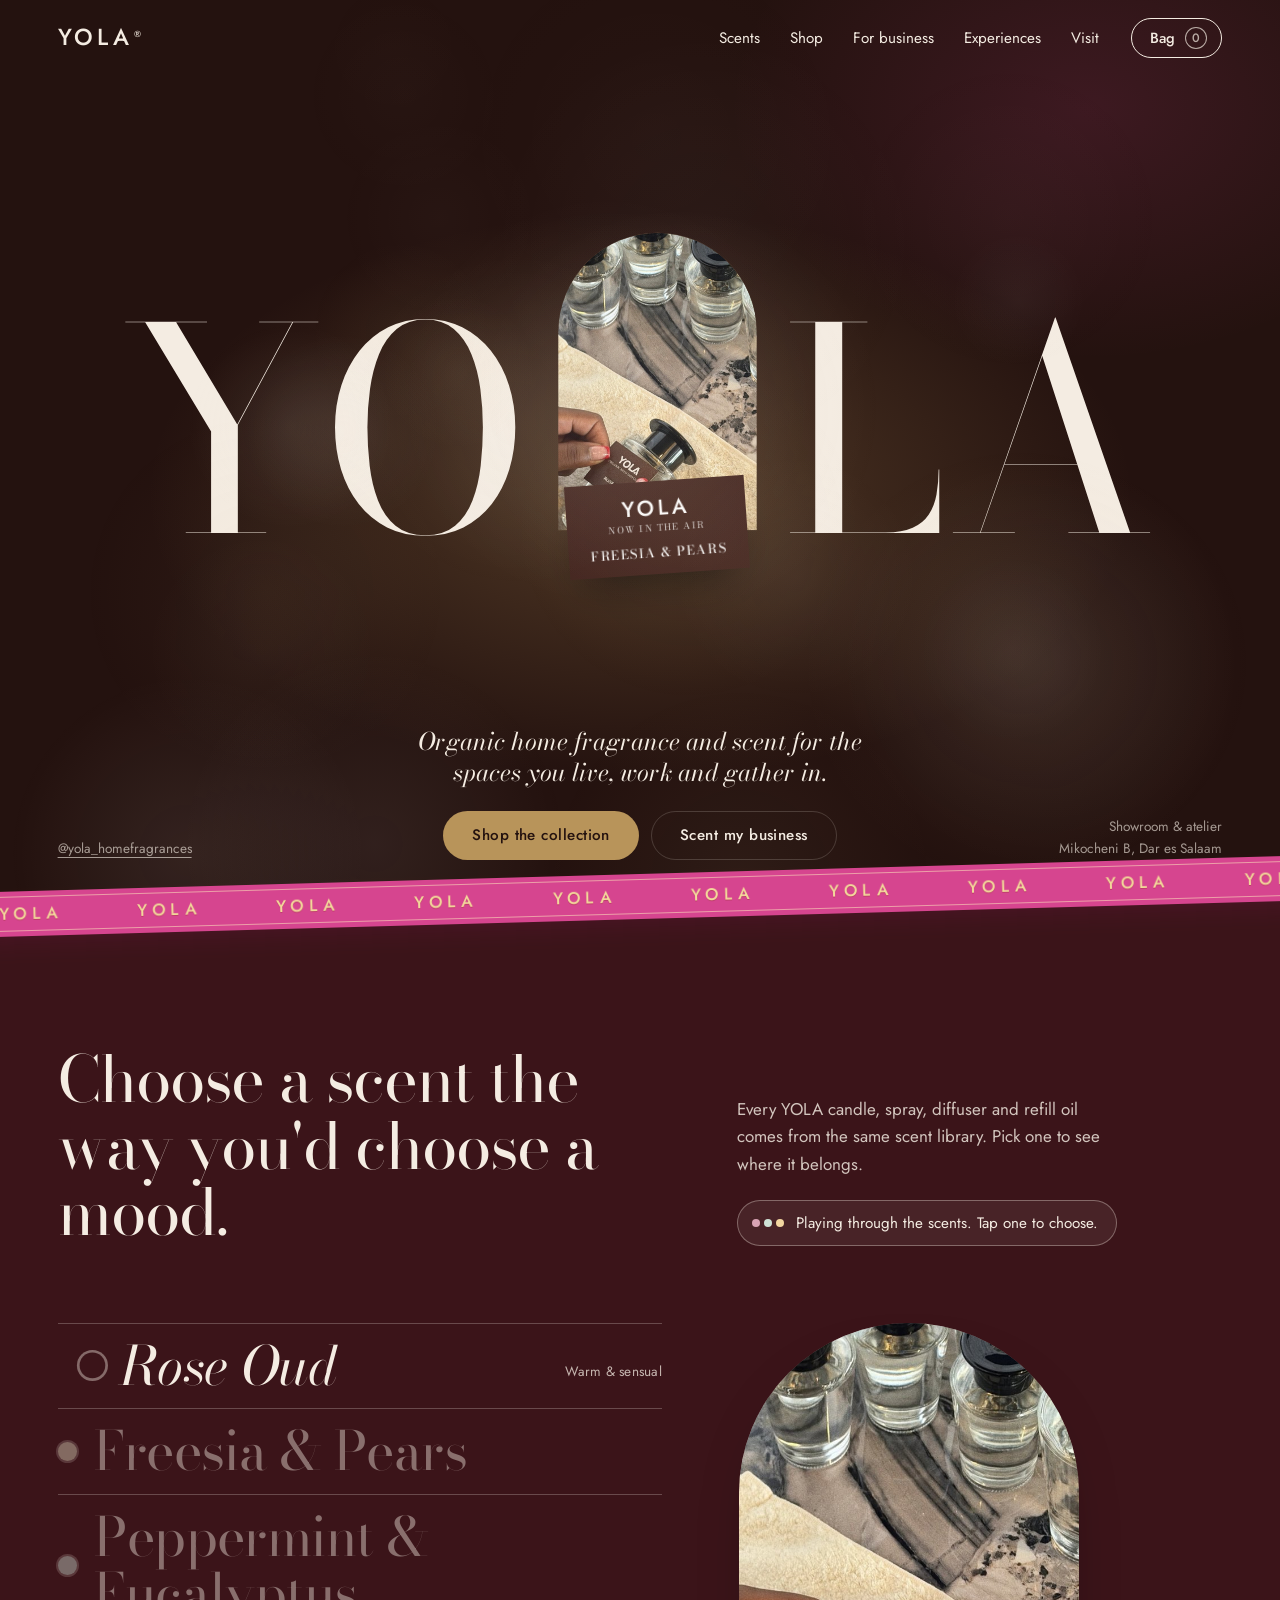
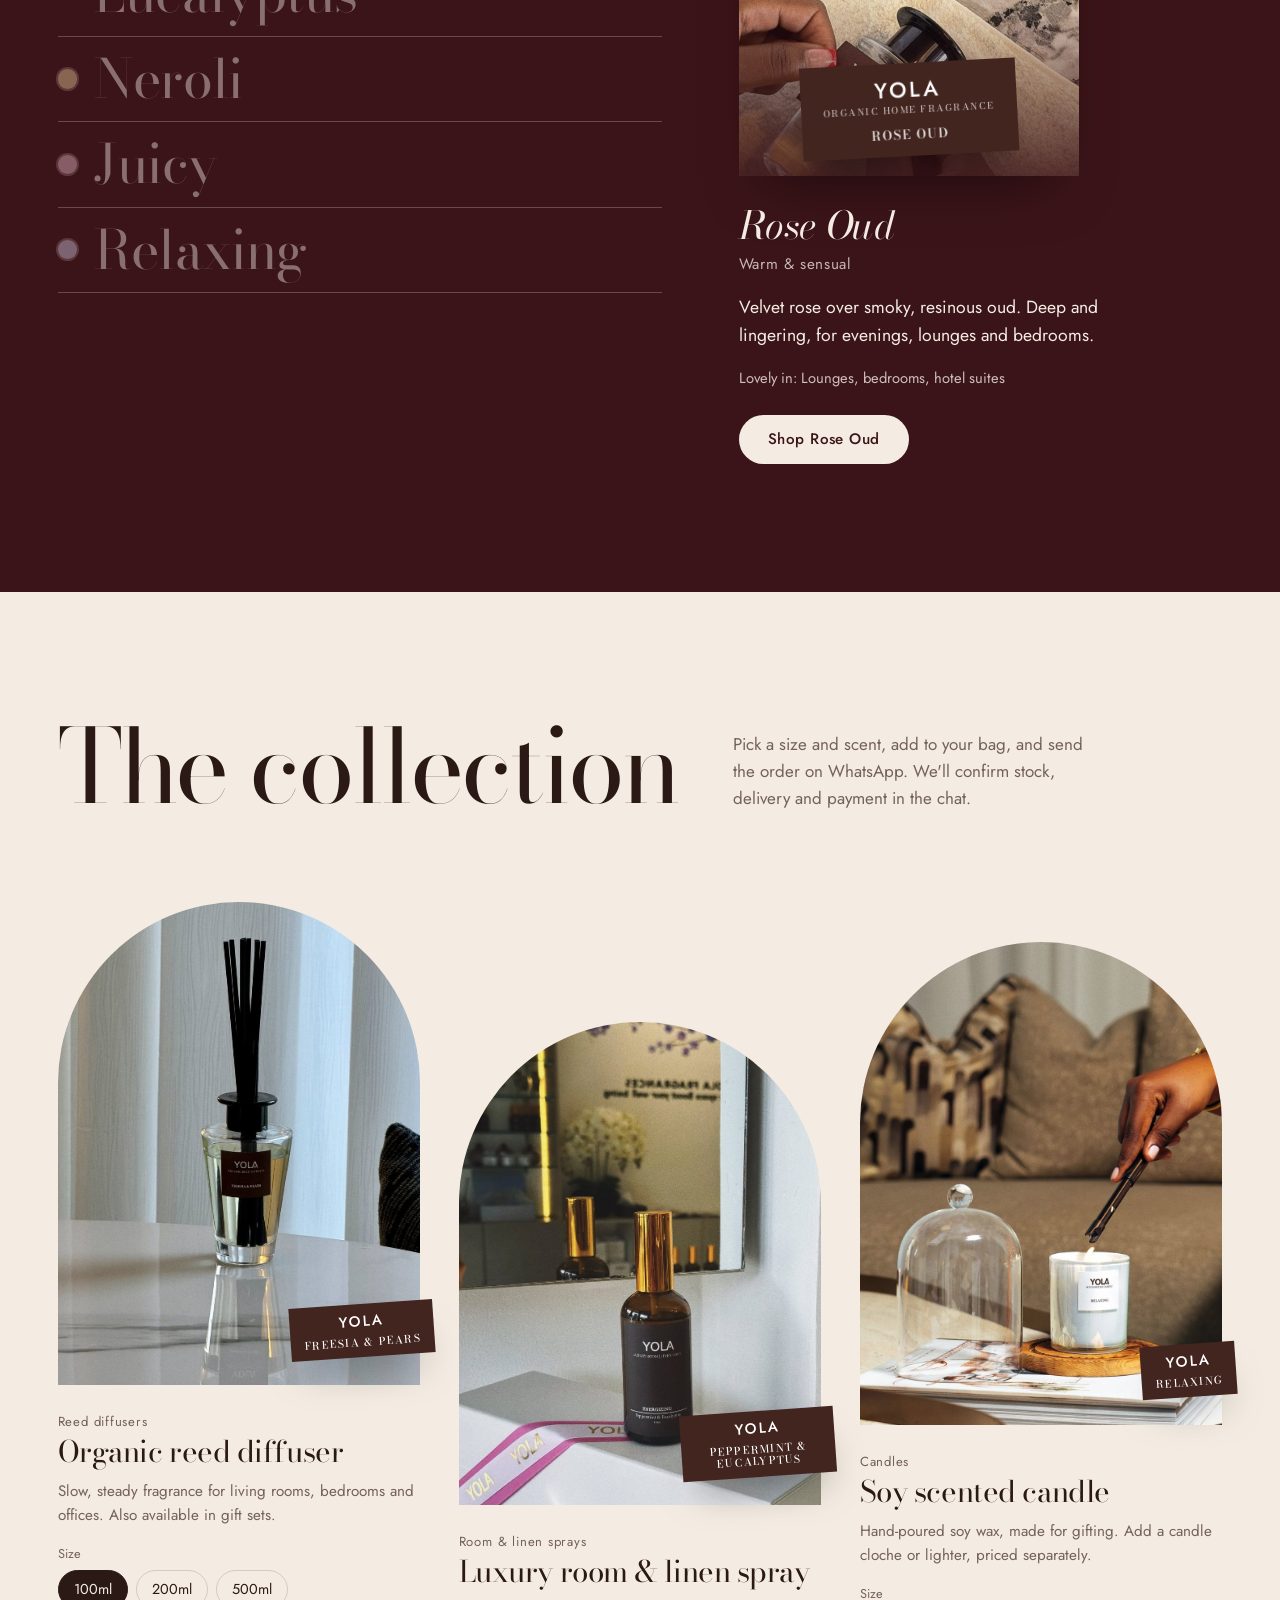
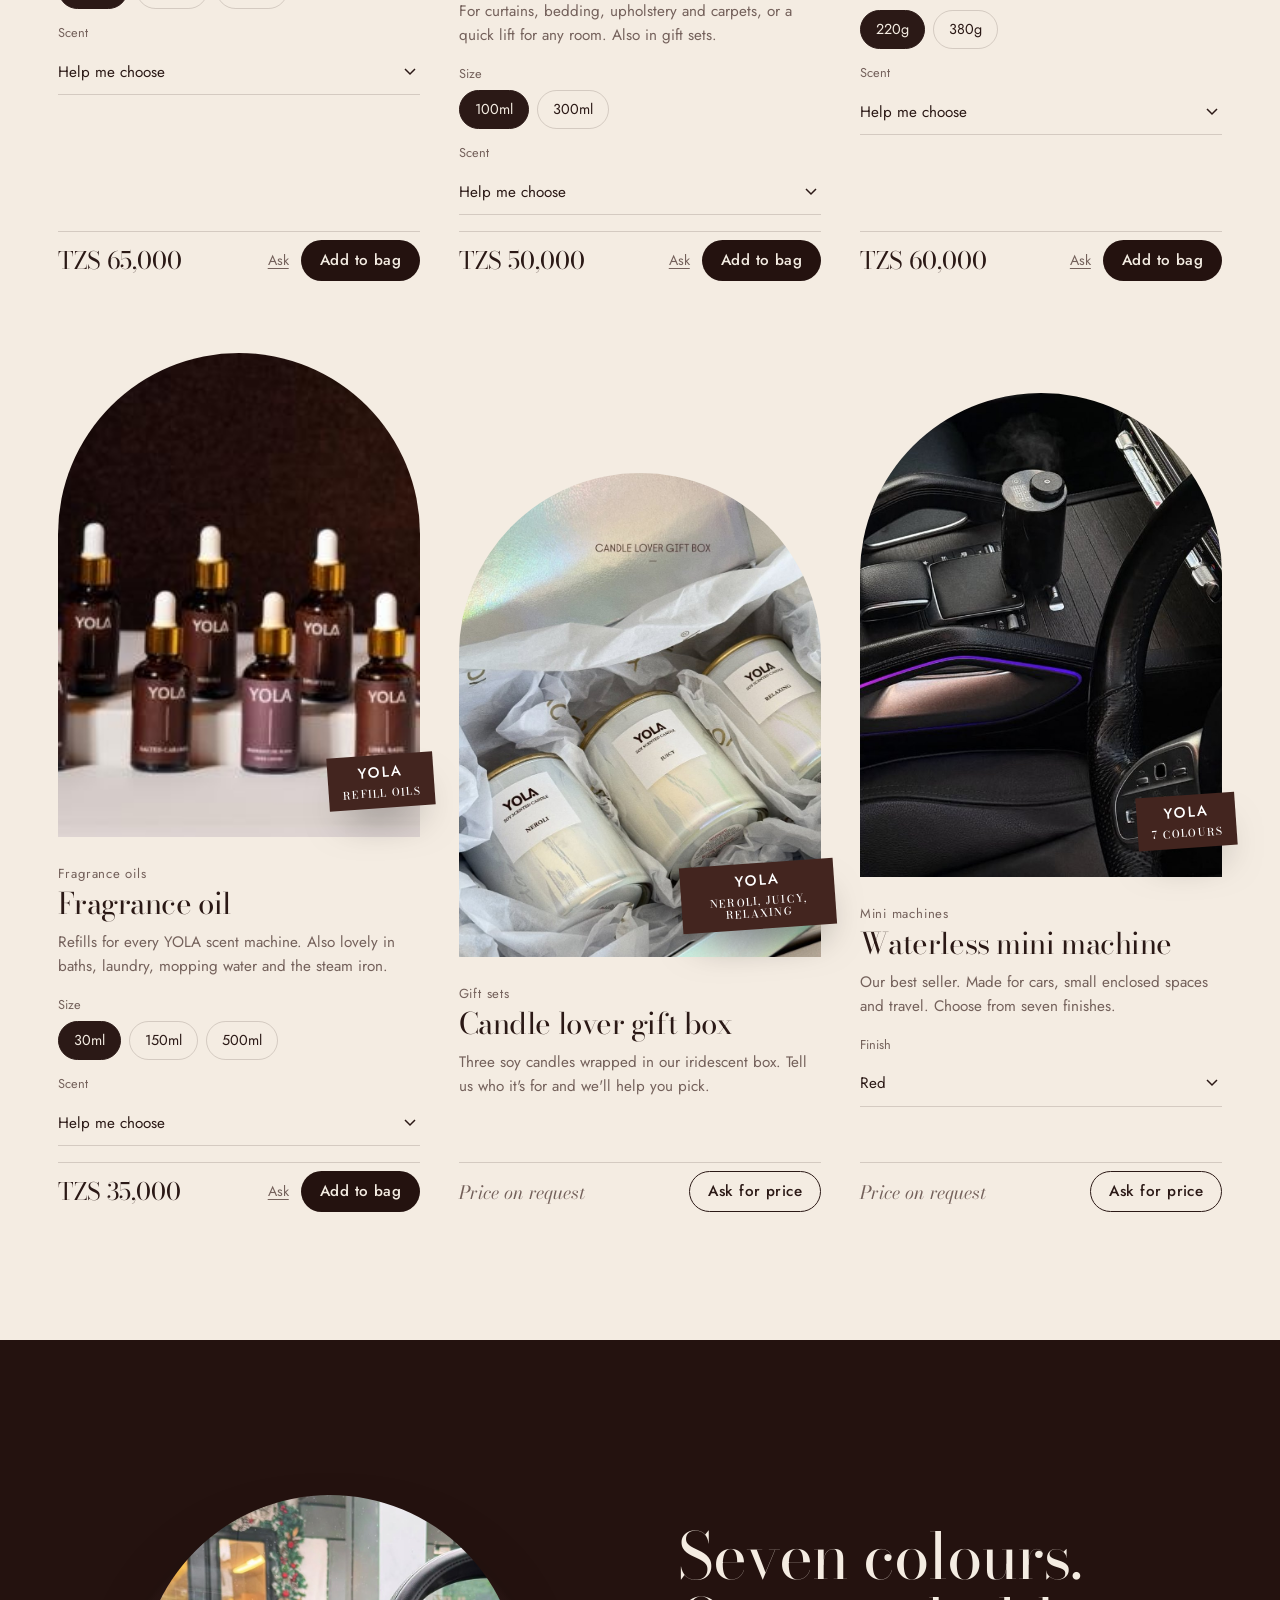
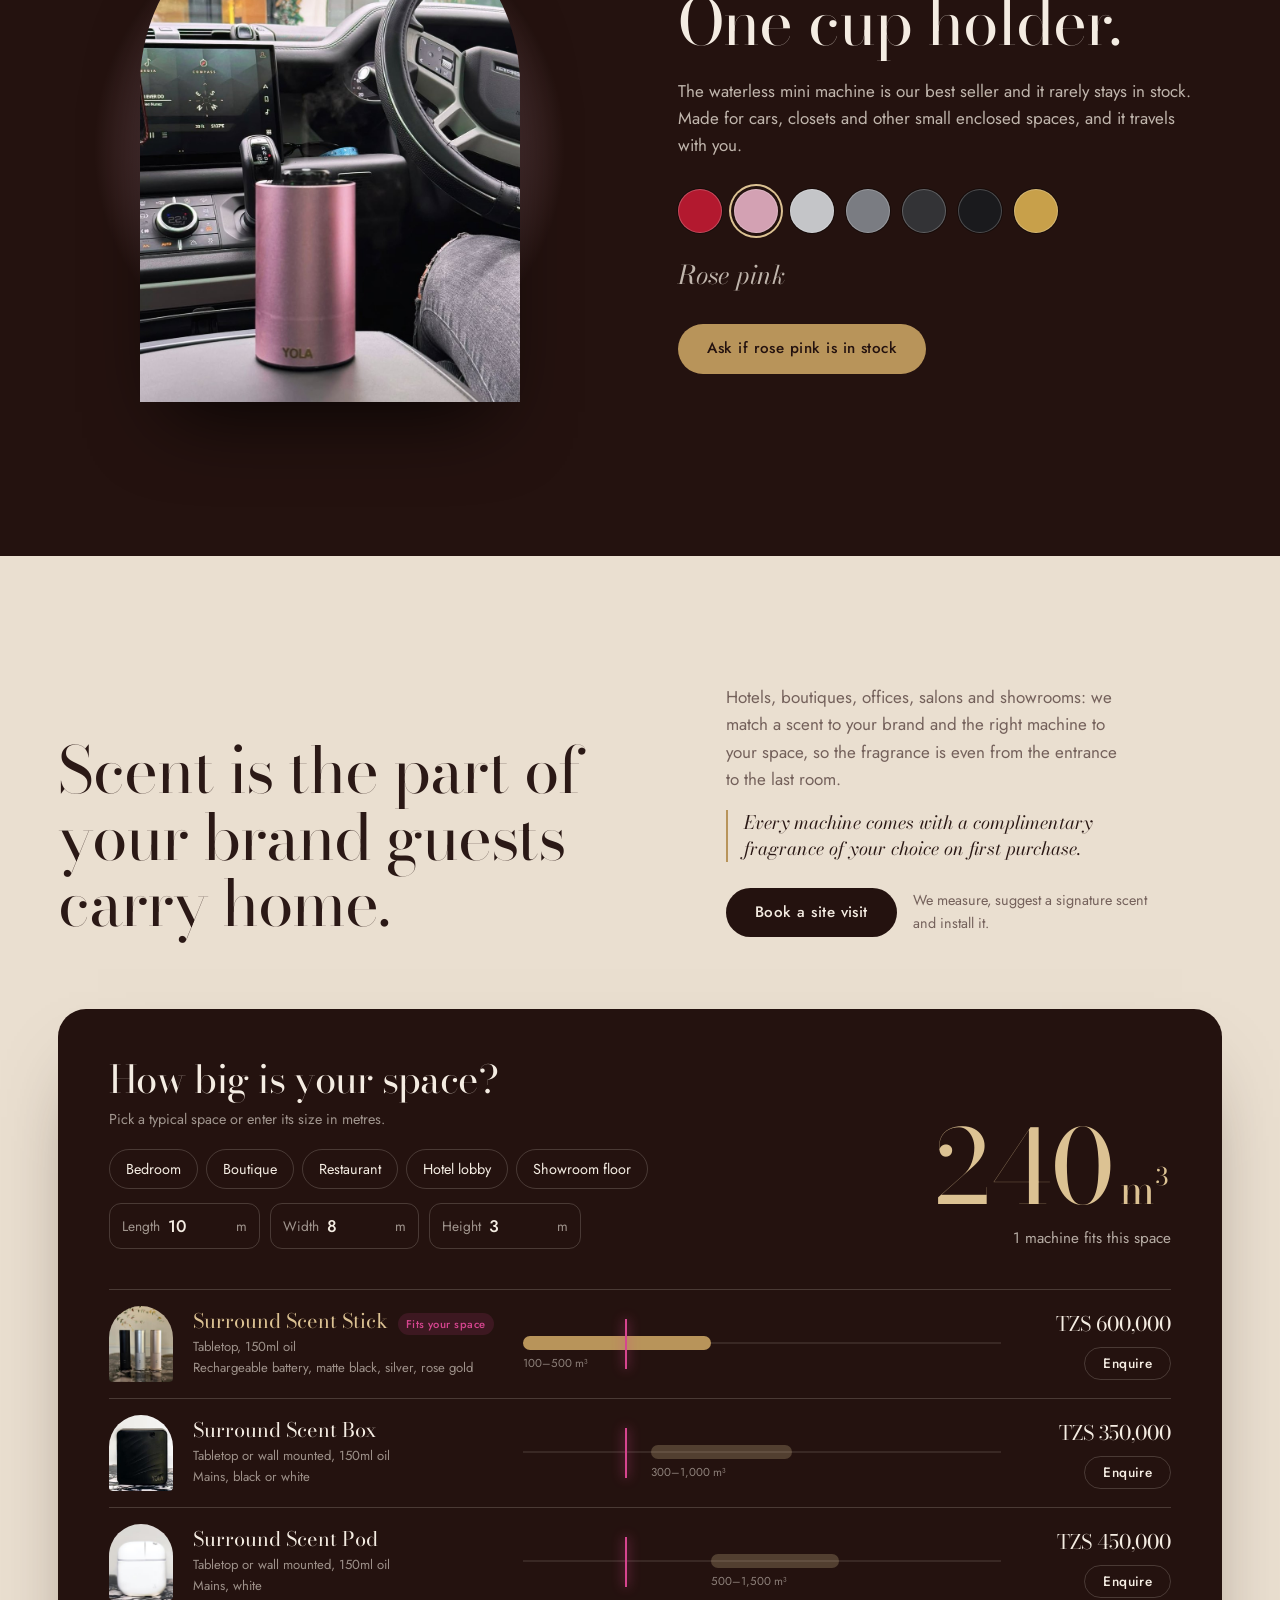
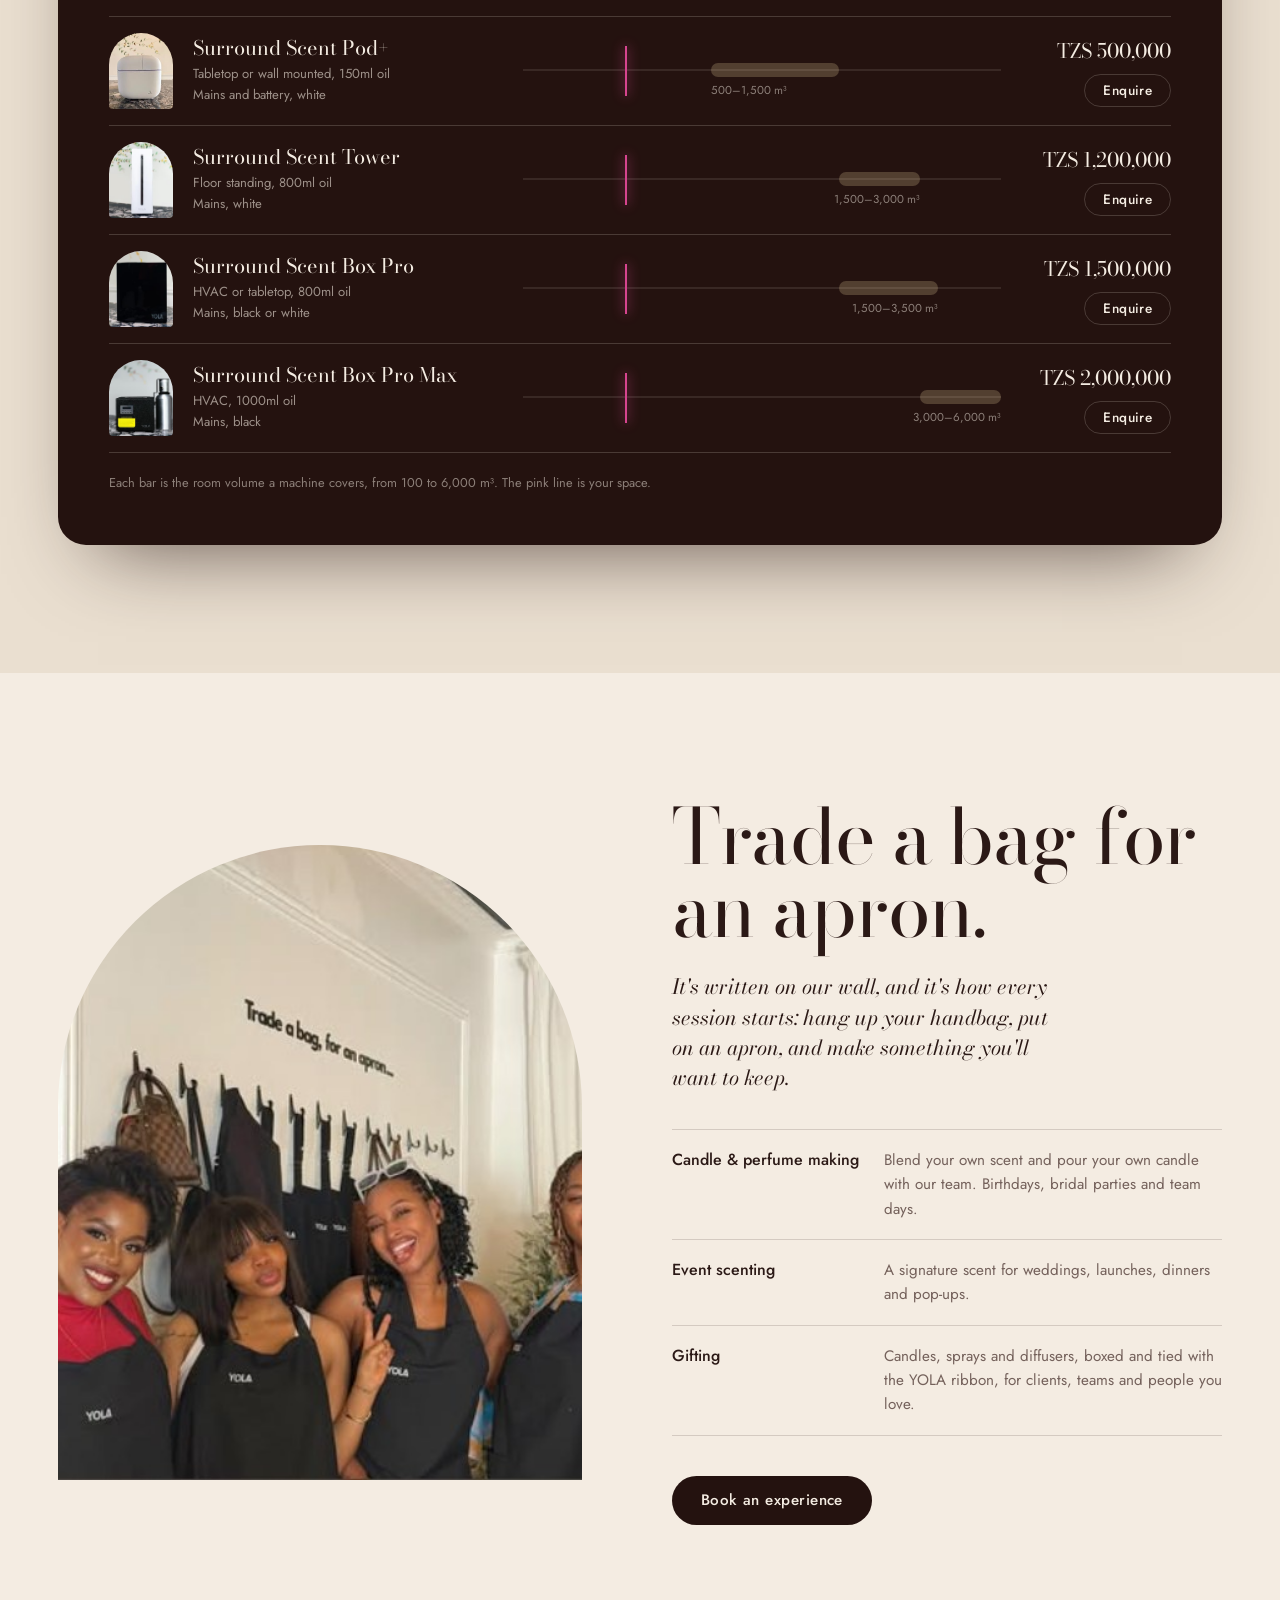
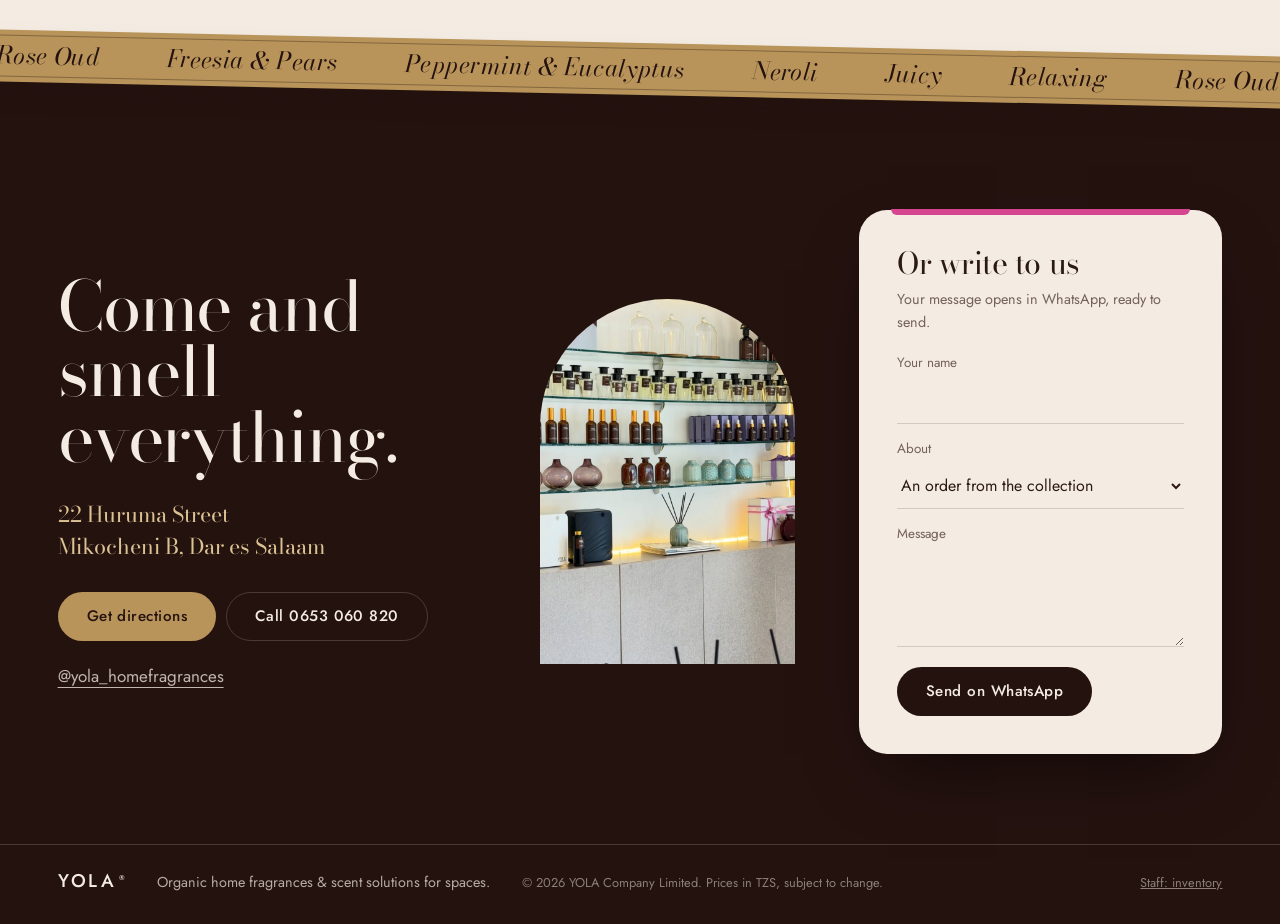
==== commit c4af52d4: "Load demo data for browsers holding an untouched empty copy Browsers that had opened an earlier vers" ====
--- a/index.html
+++ b/index.html
@@ -11,8 +11,8 @@
   <meta property="og:image" content="assets/img/showroom-shelves.jpg">
   <link rel="icon" href="data:image/svg+xml,%3Csvg xmlns='http://www.w3.org/2000/svg' viewBox='0 0 64 64'%3E%3Crect width='64' height='64' rx='10' fill='%2343251F'/%3E%3Ctext x='32' y='42' font-family='Futura,Arial' font-size='26' font-weight='600' fill='white' text-anchor='middle'%3EY%3C/text%3E%3C/svg%3E">
   <link rel="preload" href="assets/fonts/bodoni-moda-latin-opsz-normal.woff2" as="font" type="font/woff2" crossorigin>
-  <link rel="stylesheet" href="assets/css/fonts.css?v=202610140851">
-  <link rel="stylesheet" href="assets/css/site.css?v=202610140851">
+  <link rel="stylesheet" href="assets/css/fonts.css?v=202610140937">
+  <link rel="stylesheet" href="assets/css/site.css?v=202610140937">
 </head>
 <body>
 <a class="skip" href="#main">Skip to content</a>
@@ -230,7 +230,7 @@
 
 <div class="toast" data-toast role="status" aria-live="polite"></div>
 
-<script src="assets/js/catalog.js?v=202610140851"></script>
-<script src="assets/js/site.js?v=202610140851"></script>
+<script src="assets/js/catalog.js?v=202610140937"></script>
+<script src="assets/js/site.js?v=202610140937"></script>
 </body>
 </html>
